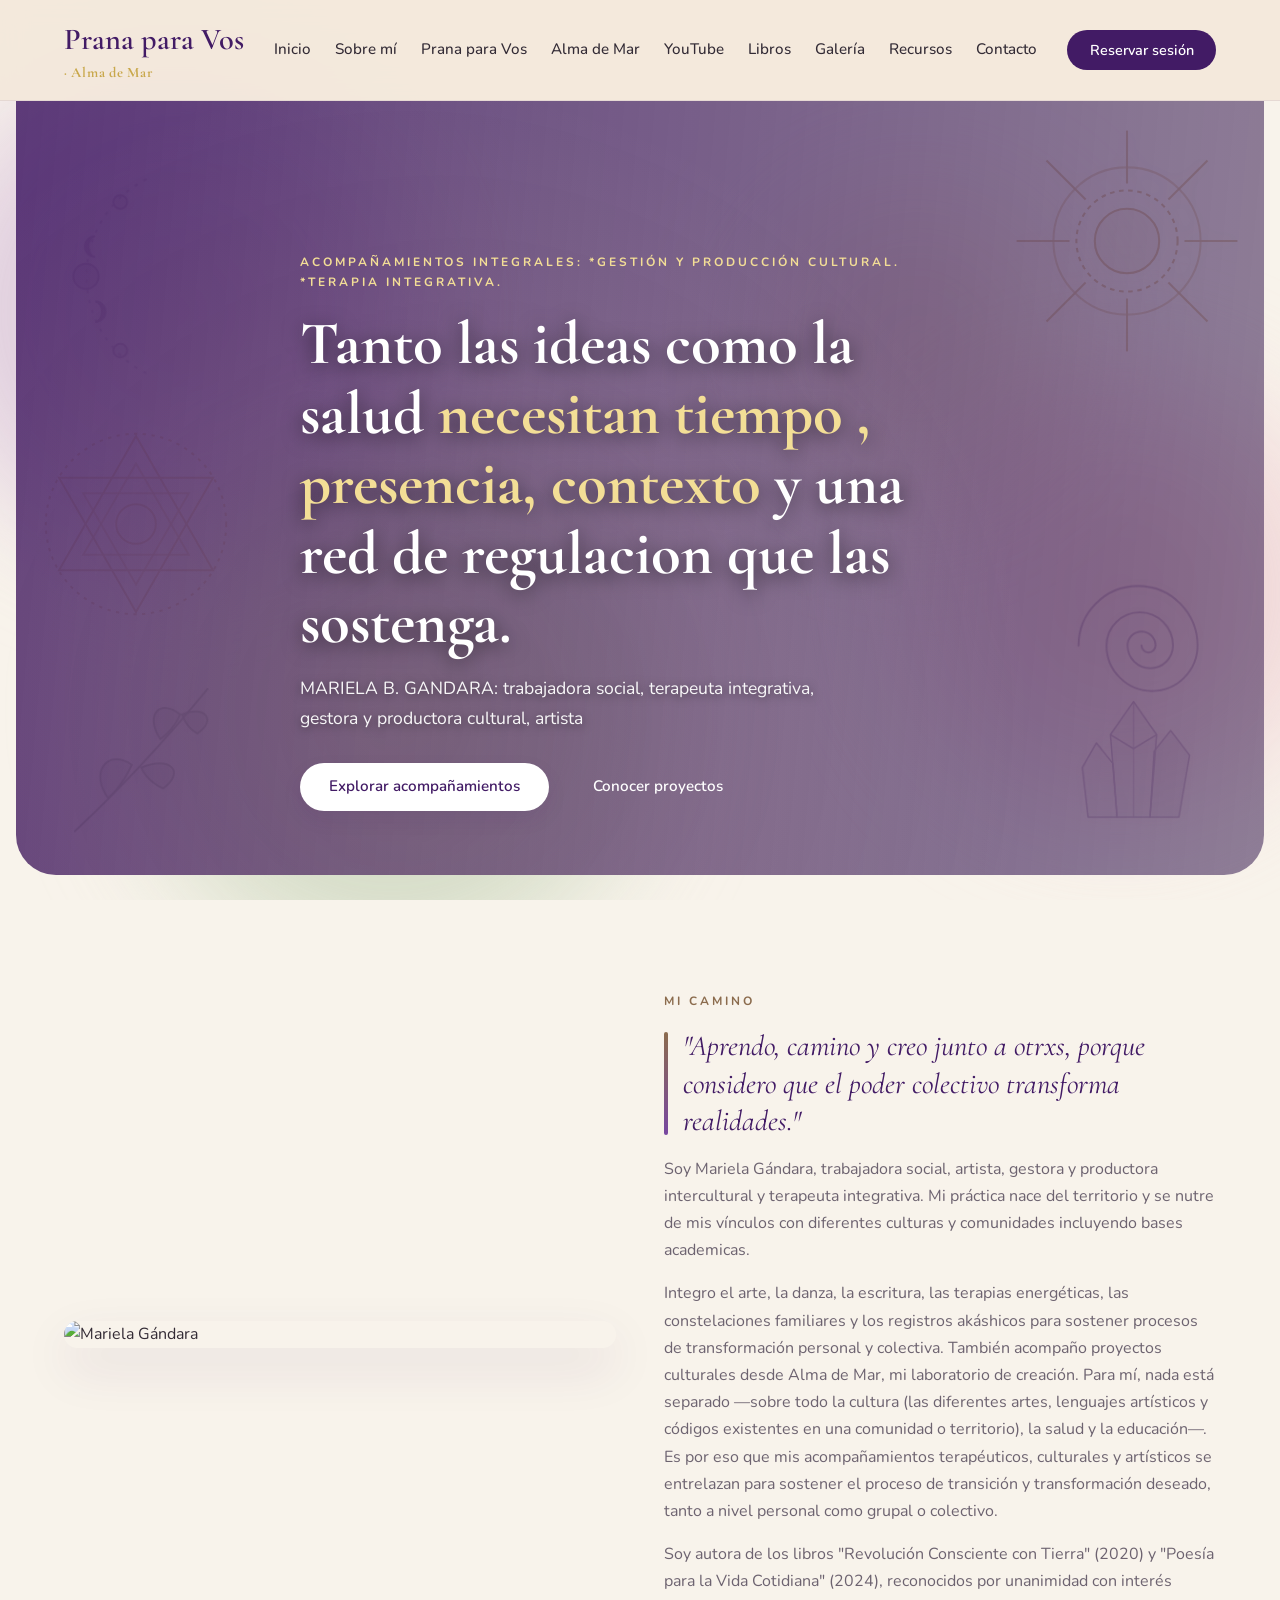
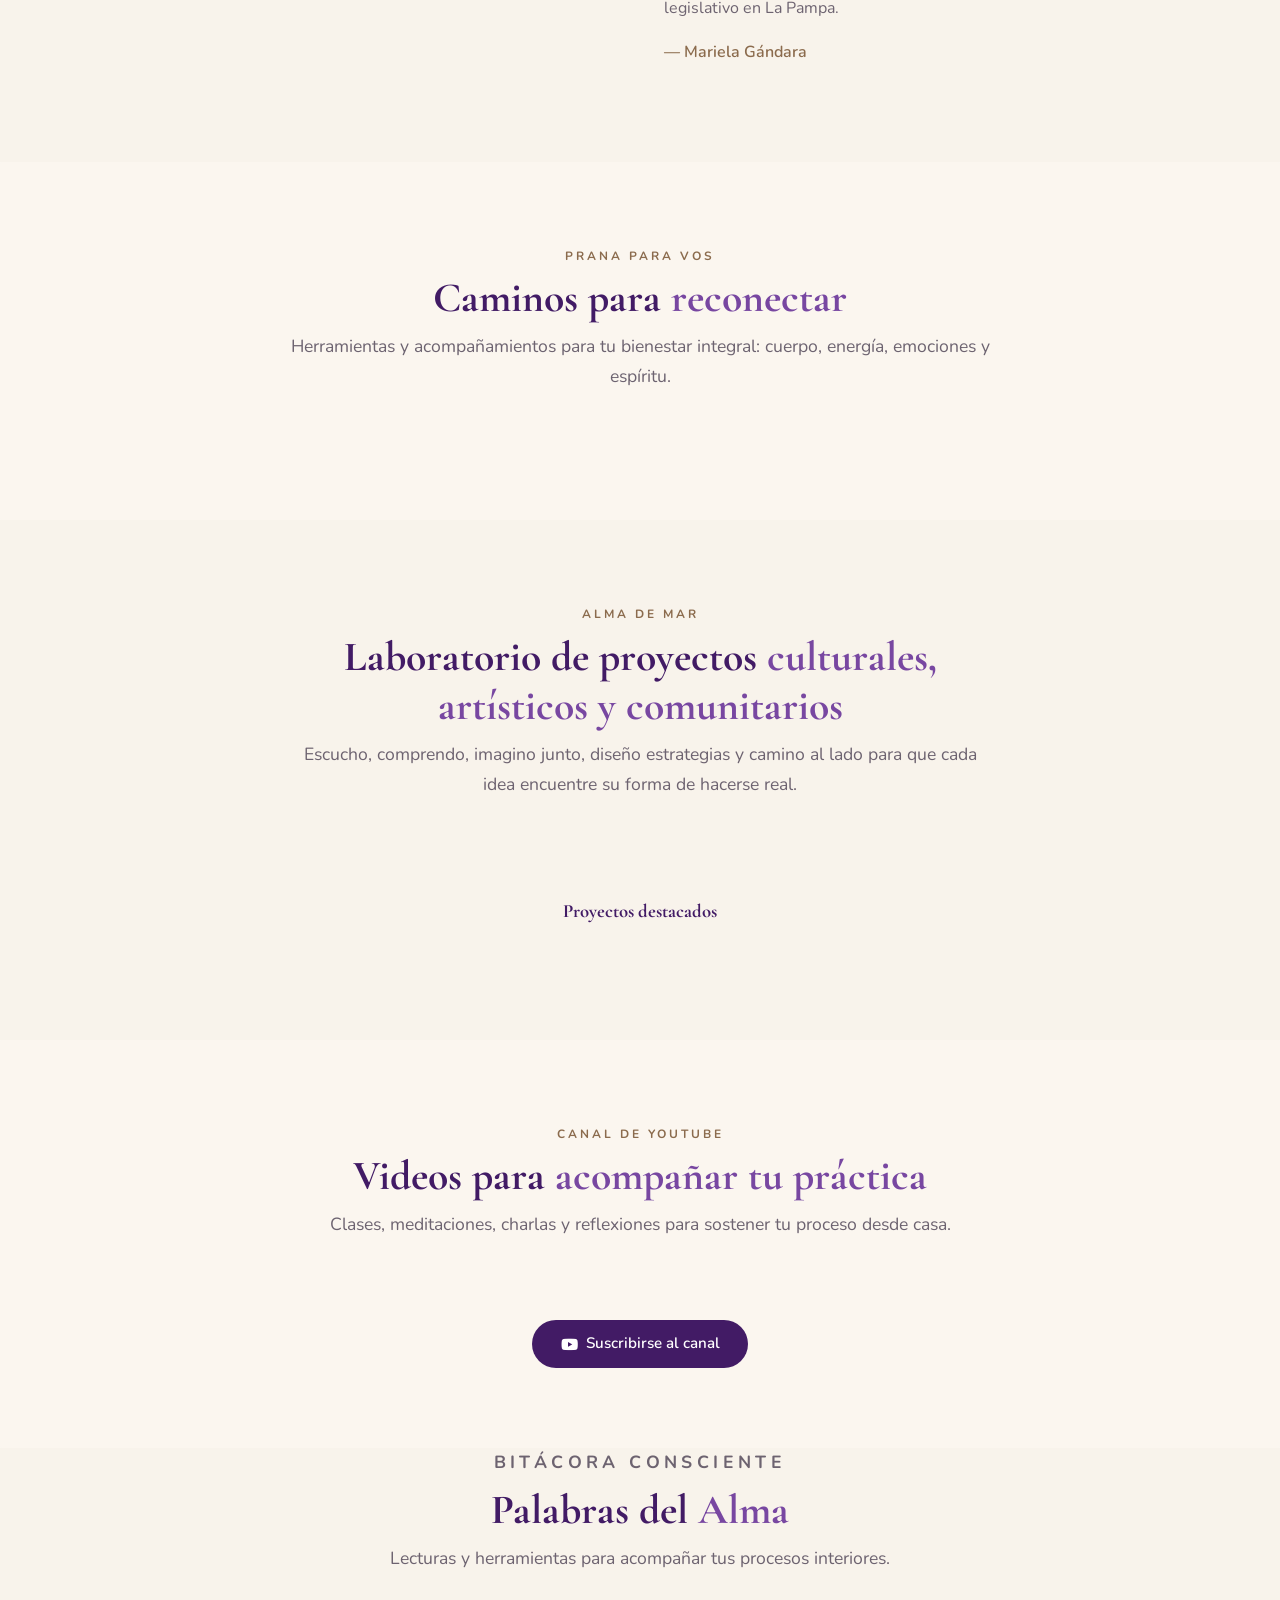
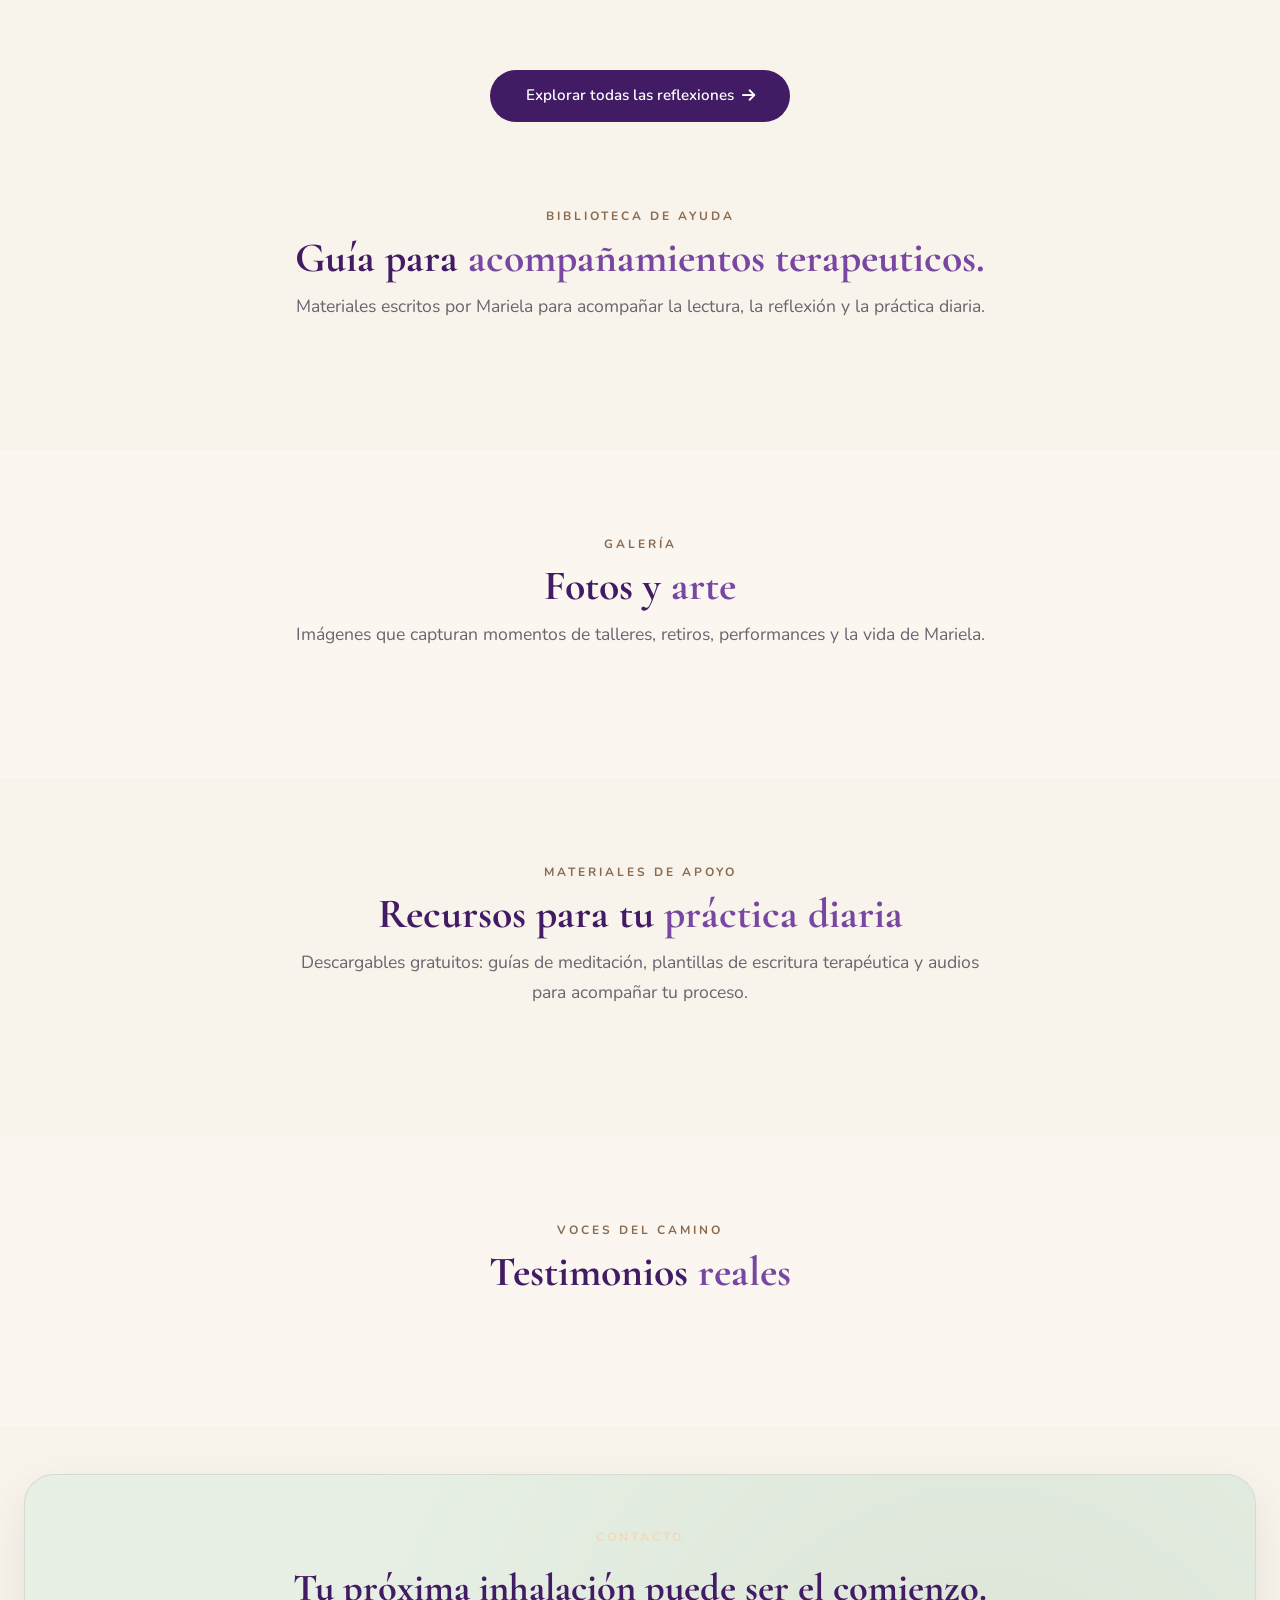
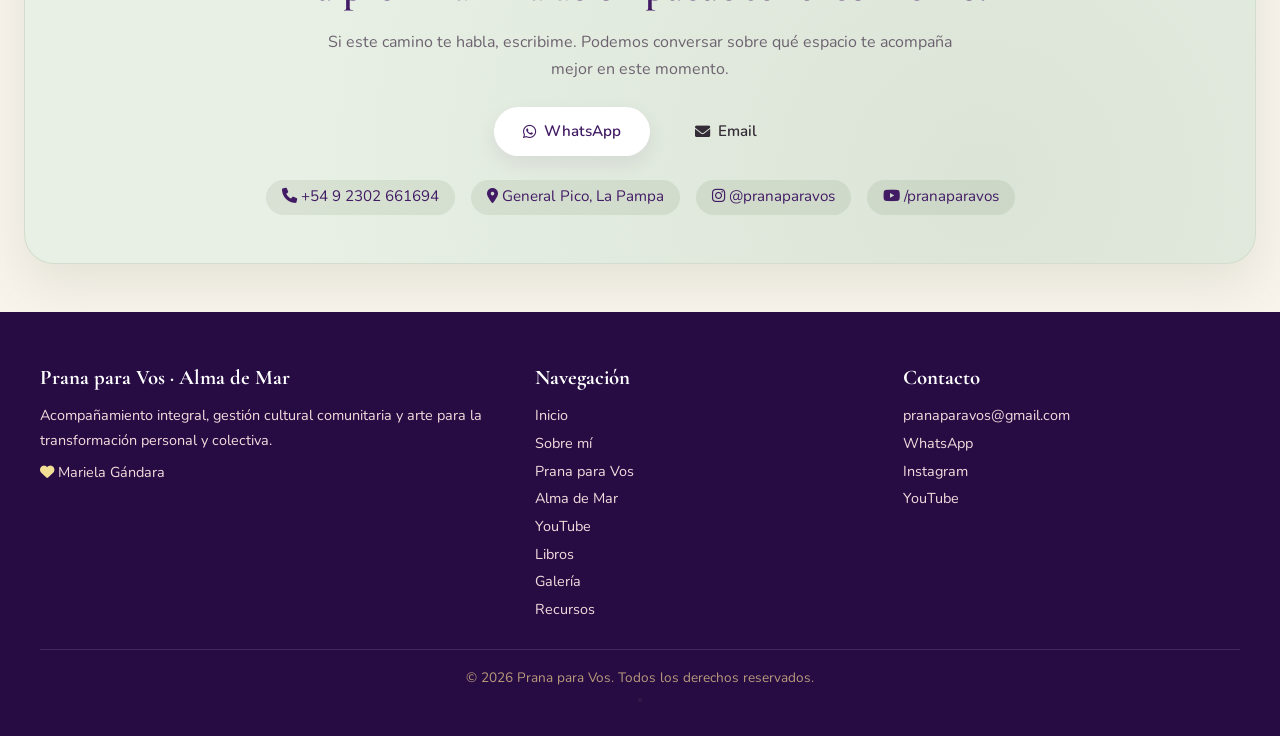
==== index.html @ b1aa1e06 "implementacion de blog" ====
<!DOCTYPE html>
<html lang="es">
<head>
  <meta charset="UTF-8">
  <meta name="viewport" content="width=device-width, initial-scale=1.0">
  <title>Prana para Vos · Alma de Mar — Mariela Gándara</title>
  <link rel="preconnect" href="https://fonts.googleapis.com">
  <link rel="preconnect" href="https://fonts.gstatic.com" crossorigin>
  <link href="https://fonts.googleapis.com/css2?family=Cormorant+Garamond:ital,wght@0,400;0,600;1,400&family=Nunito:wght@300;400;600;700&display=swap" rel="stylesheet">
  <link rel="stylesheet" href="https://cdnjs.cloudflare.com/ajax/libs/font-awesome/6.0.0-beta3/css/all.min.css">
  <link rel="stylesheet" href="css/styles.css">
</head>
<body>

  <!-- ===== HEADER ===== -->
  <header class="topbar">
    <nav class="nav-shell">
      <a href="#inicio" class="brand">
        Prana para Vos
        <small>· Alma de Mar</small>
      </a>
      <input type="checkbox" id="menu-toggle" class="menu-toggle" aria-label="Abrir menú">
      <label for="menu-toggle" class="menu-toggle-label" aria-label="Abrir menú">
        <span></span><span></span><span></span>
      </label>
      <div class="nav-links">
        <a href="#inicio">Inicio</a>
        <a href="#sobre-mi">Sobre mí</a>
        <a href="#prana">Prana para Vos</a>
        <a href="#alma-de-mar">Alma de Mar</a>
        <a href="#youtube">YouTube</a>
        <a href="#libros">Libros</a>
        <a href="#galeria">Galería</a>
        <a href="#recursos">Recursos</a>
        <a href="#contacto">Contacto</a>
      </div>
      <a href="#contacto" class="nav-cta">Reservar sesión</a>
    </nav>
  </header>

  <main>
    <!-- ===== HERO ===== -->
    <section class="hero" id="inicio">
      <div class="container">
        <div class="hero-content">
          <span class="eyebrow" data-cms="hero-eyebrow">Acompañamientos integrales: *Gestión y producción cultural. *Terapia integrativa. </span>
          <h1 data-cms="hero-titulo">Tanto las ideas como la salud <span>necesitan tiempo , presencia, contexto </span> y una red de regulacion que las sostenga.</h1>
          <p data-cms="hero-descripcion"> MARIELA B. GANDARA: trabajadora social, terapeuta integrativa, gestora y productora cultural, artista</p>
          <div class="hero-actions" data-cms="hero-actions">
            <a href="#prana" class="btn btn-claro">Explorar acompañamientos</a>
            <a href="#alma-de-mar" class="btn btn-borde-claro">Conocer proyectos</a>
          </div>
        </div>
      </div>
    </section>

    <!-- ===== SOBRE MÍ ===== -->
    <section class="seccion" id="sobre-mi">
      <div class="container">
        <div class="sobre-grid">
          <div class="sobre-imagen">
            <img data-cms="sobre-imagen" src="https://images.unsplash.com/photo-1544367567-0f2fcb009e0b?auto=format&fit=crop&w=800&q=80" alt="Mariela Gándara">
          </div>
          <div class="sobre-texto">
            <span class="eyebrow" data-cms="sobre-eyebrow">Mi camino</span>
            <blockquote data-cms="sobre-cita">"Aprendo, camino y creo junto a otrxs, porque considero que el poder colectivo transforma realidades."</blockquote>
            <p data-cms="sobre-p1">Soy Mariela Gándara, trabajadora social, artista, gestora y productora intercultural y terapeuta integrativa. Mi práctica nace del territorio y se nutre de mis vínculos con diferentes culturas y comunidades incluyendo bases academicas.</p>
            <p data-cms="sobre-p2">Integro el arte, la danza, la escritura, las terapias energéticas, las constelaciones familiares y los registros akáshicos para sostener procesos de transformación personal y colectiva. 
              También acompaño proyectos culturales desde Alma de Mar, mi laboratorio de creación. Para mí, nada está separado —sobre todo la cultura (las diferentes artes, lenguajes artísticos y códigos existentes en una comunidad o territorio), la salud y la educación—. Es por eso que mis acompañamientos terapéuticos, culturales y artísticos se entrelazan para sostener 
              el proceso de transición y transformación deseado, tanto a nivel personal como grupal o colectivo.</p>
            <p data-cms="sobre-p3">Soy autora de los libros "Revolución Consciente con Tierra" (2020) y "Poesía para la Vida Cotidiana" (2024), reconocidos por unanimidad con interés legislativo en La Pampa.</p>
            <p class="firma" data-cms="sobre-firma">— Mariela Gándara</p> 
          </div>
        </div>
      </div>
    </section>

    <!-- ===== PRANA PARA VOS ===== -->
    <section class="seccion seccion-par" id="prana">
      <div class="container">
        <div class="section-heading">
          <span class="eyebrow">Prana para Vos</span>
          <h2>Caminos para <span>reconectar</span></h2>
          <p>Herramientas y acompañamientos para tu bienestar integral: cuerpo, energía, emociones y espíritu.</p>
        </div>
        <div class="grid-terapias" id="servicios-container">
          <!-- Cargado desde Firestore -->
        </div>
      </div>
    </section>

    <!-- ===== ALMA DE MAR ===== -->
    <section class="seccion" id="alma-de-mar">
      <div class="container">
        <div class="section-heading">
          <span class="eyebrow">Alma de Mar</span>
          <h2>Laboratorio de proyectos <span>culturales, artísticos y comunitarios</span></h2>
          <p>Escucho, comprendo, imagino junto, diseño estrategias y camino al lado para que cada idea encuentre su forma de hacerse real.</p>
        </div>
        <div class="alma-grid" id="alma-container">
          <!-- Cargado desde Firestore -->
        </div>
        <h3 style="text-align:center; margin-top:3rem; font-family:var(--fuente-titulo); color:var(--color-primario);">Proyectos destacados</h3>
        <div class="proyectos-destacados" id="proyectos-container">
          <!-- Cargado desde Firestore -->
        </div>
      </div>
    </section>

    <!-- ===== YOUTUBE ===== -->
    <section class="seccion seccion-par" id="youtube">
      <div class="container">
        <div class="section-heading">
          <span class="eyebrow">Canal de YouTube</span>
          <h2>Videos para <span>acompañar tu práctica</span></h2>
          <p>Clases, meditaciones, charlas y reflexiones para sostener tu proceso desde casa.</p>
        </div>
        <div class="youtube-grid" id="videos-container">
          <!-- Cargado desde Firestore -->
        </div>
        <div style="text-align:center; margin-top:2rem;">
          <a href="https://www.youtube.com/@pranaparavos" target="_blank" class="btn btn-primario">
            <i class="fab fa-youtube"></i> Suscribirse al canal
          </a>
        </div>
      </div>
    </section>


  <!-- SECCIÓN BLOG COMPACTA -->
   
<section class="section seccion-blog" id="blog">
  <div class="section-heading">
    <p class="eyebrow">Bitácora Consciente</p>
    <h2>Palabras del <span>Alma</span></h2>
    <p>Lecturas y herramientas para acompañar tus procesos interiores.</p>
  </div>
  
  <!-- Solo se renderizan los 3 posts más recientes -->
  <div class="blog-grid" id="blog-resumen-container"></div>

  <div style="text-align: center; margin-top: 3rem;">
    <a href="blog.html" class="btn btn-primario" style="padding: 0.8rem 2.2rem;">
      Explorar todas las reflexiones <i class="fas fa-arrow-right"></i>
    </a>
  </div>
</section>

    <!-- ===== LIBROS ===== -->
    <section class="seccion" id="libros">
      <div class="container">
        <div class="section-heading">
          <span class="eyebrow">Biblioteca de ayuda</span>
          <h2>Guía para <span> acompañamientos terapeuticos.</span></h2>
          <p>Materiales escritos por Mariela para acompañar la lectura, la reflexión y la práctica diaria.</p>
        </div>
        <div class="libros-grid" id="libros-container">
          <!-- Cargado desde Firestore -->
        </div>
      </div>
    </section>

    <!-- ===== GALERÍA ===== -->
    <section class="seccion seccion-par" id="galeria">
      <div class="container">
        <div class="section-heading">
          <span class="eyebrow">Galería</span>
          <h2>Fotos y <span>arte</span></h2>
          <p>Imágenes que capturan momentos de talleres, retiros, performances y la vida de Mariela.</p>
        </div>
        <div class="galeria-grid" id="galeria-container">
          <!-- Cargado desde Firestore -->
        </div>
      </div>
    </section>

    <!-- ===== RECURSOS (reemplaza Retiros) ===== -->
    <section class="seccion" id="recursos">
      <div class="container">
        <div class="section-heading">
          <span class="eyebrow">Materiales de apoyo</span>
          <h2>Recursos para tu <span>práctica diaria</span></h2>
          <p>Descargables gratuitos: guías de meditación, plantillas de escritura terapéutica y audios para acompañar tu proceso.</p>
        </div>
        <div class="retiro-grid" id="recursos-container">
          <!-- Cargado desde Firestore -->
        </div>
      </div>
    </section>

    <!-- ===== TESTIMONIOS ===== -->
    <section class="seccion seccion-par" id="testimonios">
      <div class="container">
        <div class="section-heading">
          <span class="eyebrow">Voces del camino</span>
          <h2>Testimonios <span>reales</span></h2>
        </div>
        <div class="testi-grid" id="testimonios-container">
          <!-- Cargado desde Firestore -->
        </div>
      </div>
    </section>

    <!-- ===== CONTACTO ===== -->
    <section class="cta-section" id="contacto">
      <div class="container">
        <span class="eyebrow" style="color:#f2d8b6;">Contacto</span>
        <h2 data-cms="contacto-titulo">Tu próxima inhalación puede ser el comienzo.</h2>
        <p data-cms="contacto-descripcion">Si este camino te habla, escribime. Podemos conversar sobre qué espacio te acompaña mejor en este momento.</p>
        <div class="cta-actions" data-cms="contacto-actions">
          <a href="https://wa.me/5492302661694" target="_blank" class="btn btn-claro"><i class="fab fa-whatsapp"></i> WhatsApp</a>
          <a href="mailto:pranaparavos@gmail.com" class="btn btn-borde-claro"><i class="fas fa-envelope"></i> Email</a>
        </div>
        <div class="cta-details" data-cms="contacto-details">
          <span><i class="fas fa-phone"></i> +54 9 2302 661694</span>
          <span><i class="fas fa-map-marker-alt"></i> General Pico, La Pampa</span>
          <span><i class="fab fa-instagram"></i> @pranaparavos</span>
          <span><i class="fab fa-youtube"></i> /pranaparavos</span>
        </div>
      </div>
    </section>
  </main>

  <!-- ===== FOOTER ===== -->
  <footer>
    <div class="footer-grid">
      <div>
        <h3>Prana para Vos · Alma de Mar</h3>
        <p>Acompañamiento integral, gestión cultural comunitaria y arte para la transformación personal y colectiva.</p>
        <p style="margin-top:0.5rem;"><i class="fas fa-heart" style="color:var(--color-ocre);"></i> Mariela Gándara</p>
      </div>
      <div>
        <h4>Navegación</h4>
        <a href="#inicio">Inicio</a>
        <a href="#sobre-mi">Sobre mí</a>
        <a href="#prana">Prana para Vos</a>
        <a href="#alma-de-mar">Alma de Mar</a>
        <a href="#youtube">YouTube</a>
        <a href="#libros">Libros</a>
        <a href="#galeria">Galería</a>
        <a href="#recursos">Recursos</a>
      </div>
      <div>
        <h4>Contacto</h4>
        <a data-cms="footer-email" href="mailto:pranaparavos@gmail.com">pranaparavos@gmail.com</a>
        <a data-cms="footer-whatsapp" href="https://wa.me/5492302661694" target="_blank">WhatsApp</a>
        <a data-cms="footer-instagram" href="https://instagram.com/pranaparavos" target="_blank">Instagram</a>
        <a data-cms="footer-youtube" href="https://youtube.com/@pranaparavos" target="_blank">YouTube</a>
      </div>
    </div>
 <p class="copyright">
  © 2026 Prana para Vos. Todos los derechos reservados.
  <a href="admin.html" class="admin-stealth" tabindex="-1" aria-hidden="true">•</a>
</p>
  </footer>
  
  <!-- ===== SCRIPTS ===== -->
   <script src="js/scripts.js" defer></script>
  <script type="module" src="js/firebase-public.js"></script>
</body>
</html>
---- css/styles.css ----
/* ============================================================
   ROOT & RESET — Paleta oficial de la imagen PRANA
============================================================ */
:root {
  --color-primario: #421B65;       /* Morado principal */
  --color-primario-oscuro: #270C44;/* Morado oscuro (Footer/Hero) */
  --color-acento: #7847A1;         /* Morado suave */
  --color-acento-claro: #D69DC7;   /* Lila rosa */
  --color-rosa: #F8CDC8;           /* Rosa */
  --color-rosa-suave: #F4DCDD;     /* Rosa suave */
  --color-ocre: #F3DE96;           /* Dorado */
  --color-ocre-suave: #E8D49A;     /* Dorado suave */
  --color-tierra: #8B6B4D;         /* Tierra */
  --color-tierra-suave: #B99A7A;   /* Tierra suave */
  --color-verde: #7C8F6E;          /* Verde */
  --color-verde-suave: #A8B59A;    /* Verde suave */

  /* ✅ NUEVO COLOR: Amarillo oscuro para el subtítulo "Alma de Mar" */
  --color-amarillo-oscuro: #C9A84C; 

  /* ✅ FONDOS: Tonos Cobre, Tierra y Violeta + NUEVO Verde Claro */
  --color-fondo: #F3E8DB;          /* Fondo principal (Cobre/Tierra cálido) */
  --color-fondo-rosa: #F9E5E0;     /* Fondo rosa */
  --color-fondo-lila: #EDE3F2;     /* Fondo lila (Violeta suave) */
  --color-fondo-verde: #E8F0E5;    /* ✅ NUEVO: Fondo verde claro para CTA */

  --color-texto: #332B35;          /* Texto principal */
  --color-suave: #6D6370;          /* Texto suave/secundario */
  --color-blanco: #FFFFFF;         /* Blanco */

  /* Fuentes */
  --fuente-titulo: 'Cormorant Garamond', serif;
  --fuente-cuerpo: 'Nunito', sans-serif;

  /* Easing y duraciones */
  --ease-out-soft: cubic-bezier(0.22, 1, 0.36, 1);
  --ease-in-out-soft: cubic-bezier(0.65, 0, 0.35, 1);
  --ease-spring: cubic-bezier(0.34, 1.56, 0.64, 1);
  --dur-fast: 0.25s;
  --dur-base: 0.4s;
  --dur-slow: 0.7s;
}

* { margin: 0; padding: 0; box-sizing: border-box; }

html { scroll-behavior: smooth; }

body {
  background-color: var(--color-fondo);
  color: var(--color-texto);
  font-family: var(--fuente-cuerpo);
  line-height: 1.7;
  overflow-x: hidden;
  -webkit-font-smoothing: antialiased;
  -moz-osx-font-smoothing: grayscale;
}

a { text-decoration: none; color: inherit; }
img { max-width: 100%; display: block; }
.hidden { display: none !important; }

.container {
  max-width: 1200px;
  margin: 0 auto;
  padding: 0 1.5rem;
}

.eyebrow {
  display: inline-block;
  letter-spacing: 0.25em;
  text-transform: uppercase;
  font-size: 0.75rem;
  font-weight: 700;
  color: var(--color-tierra);
  margin-bottom: 0.5rem;
}

.section-heading {
  text-align: center;
  max-width: 700px;
  margin: 0 auto 3rem;
}
.section-heading h2 {
  font-family: var(--fuente-titulo);
  font-size: 2.8rem;
  color: var(--color-primario);
  margin-bottom: 0.5rem;
}
.section-heading h2 span { color: var(--color-acento); }
.section-heading p { color: var(--color-suave); font-size: 1.1rem; }

/* ============================================================
   BOTONES
============================================================ */
.btn {
  position: relative;
  display: inline-flex;
  align-items: center;
  justify-content: center;
  gap: 0.5rem;
  padding: 0.7rem 1.8rem;
  border-radius: 999px;
  font-weight: 600;
  font-size: 0.95rem;
  border: none;
  cursor: pointer;
  overflow: hidden;
  isolation: isolate;
  transition:
    transform var(--dur-fast) var(--ease-spring),
    background-color var(--dur-base) var(--ease-out-soft),
    color var(--dur-base) var(--ease-out-soft),
    box-shadow var(--dur-base) var(--ease-out-soft),
    border-color var(--dur-base) var(--ease-out-soft);
}
.btn::before {
  content: "";
  position: absolute;
  inset: 0;
  background: linear-gradient(120deg, transparent 30%, rgba(255,255,255,0.25) 50%, transparent 70%);
  transform: translateX(-100%);
  transition: transform 0.6s var(--ease-out-soft);
  z-index: -1;
}
.btn:hover::before { transform: translateX(100%); }
.btn:active { transform: translateY(-1px) scale(0.98); }

.btn-primario { background: var(--color-primario); color: #fff; }
.btn-primario:hover {
  background: var(--color-acento);
  transform: translateY(-3px);
  box-shadow: 0 12px 24px rgba(120, 71, 161, 0.32);
}
.btn-acento { background: var(--color-acento); color: #fff; }
.btn-acento:hover {
  background: var(--color-primario);
  transform: translateY(-3px);
  box-shadow: 0 12px 24px rgba(66, 27, 101, 0.32);
}
.btn-claro {
  background: var(--color-blanco);
  color: var(--color-primario);
  box-shadow: 0 8px 20px rgba(66, 27, 101, 0.08);
}
.btn-claro:hover {
  transform: translateY(-3px);
  box-shadow: 0 16px 32px rgba(66, 27, 101, 0.14);
}
.btn-borde {
  border: 1.5px solid var(--color-primario);
  color: var(--color-primario);
  background: transparent;
}
.btn-borde:hover {
  background: var(--color-primario);
  color: #fff;
  transform: translateY(-3px);
}
.btn-block { width: 100%; }
.btn-sm { padding: 0.4rem 1rem; font-size: 0.85rem; }

/* ============================================================
   HEADER
============================================================ */
.topbar {
  position: sticky;
  top: 0;
  z-index: 1000;
  background: rgba(243, 232, 219, 0.9);
  backdrop-filter: blur(14px);
  -webkit-backdrop-filter: blur(14px);
  border-bottom: 1px solid rgba(66, 27, 101, 0.08);
  transition:
    background-color var(--dur-base) var(--ease-out-soft),
    box-shadow var(--dur-base) var(--ease-out-soft),
    border-color var(--dur-base) var(--ease-out-soft);
}
.topbar.scrolled {
  background: rgba(243, 232, 219, 0.98);
  box-shadow: 0 6px 24px rgba(66, 27, 101, 0.08);
  border-color: transparent;
}
.nav-shell {
  display: flex;
  align-items: center;
  justify-content: space-between;
  padding: 0.9rem 1.5rem;
  max-width: 1200px;
  margin: 0 auto;
  gap: 1rem;
}
.brand {
  font-family: var(--fuente-titulo);
  font-size: 1.9rem;
  font-weight: 600;
  color: var(--color-primario);
  white-space: nowrap;
  transition: transform var(--dur-fast) var(--ease-spring), color var(--dur-base) var(--ease-out-soft);
}
.brand:hover { color: var(--color-acento); transform: scale(1.02); }
.brand small {
  font-size: 0.9rem;
  /* ✅ CAMBIO: Color amarillo oscuro/dorado para "Alma de Mar" */
  color: var(--color-amarillo-oscuro);
  font-weight: 700; /* Un poco más de peso para que resalte */
  display: block;
  margin-top: -0.3rem;
  letter-spacing: 0.05em;
}
.nav-links { display: flex; align-items: center; gap: 1.5rem; list-style: none; }
.nav-links a {
  font-size: 0.95rem;
  font-weight: 500;
  color: var(--color-texto);
  position: relative;
  padding: 0.2rem 0;
  transition: color var(--dur-base) var(--ease-out-soft);
}
.nav-links a::after {
  content: '';
  position: absolute;
  width: 0;
  height: 2px;
  bottom: -2px;
  left: 0;
  background: var(--color-tierra);
  border-radius: 2px;
  transition: width var(--dur-base) var(--ease-out-soft);
}
.nav-links a:hover { color: var(--color-primario); }
.nav-links a:hover::after { width: 100%; }

.menu-toggle { display: none; }
.menu-toggle-label {
  display: none;
  flex-direction: column;
  gap: 0.25rem;
  cursor: pointer;
  padding: 0.4rem;
  transition: transform var(--dur-fast) var(--ease-spring);
}
.menu-toggle-label:active { transform: scale(0.9); }
.menu-toggle-label span {
  width: 26px;
  height: 2.5px;
  background: var(--color-primario);
  border-radius: 999px;
  transition: transform var(--dur-base) var(--ease-out-soft),
              opacity var(--dur-base) var(--ease-out-soft),
              background var(--dur-base) var(--ease-out-soft);
}

.nav-cta {
  background: var(--color-primario);
  color: #fff;
  padding: 0.5rem 1.4rem;
  border-radius: 999px;
  font-weight: 600;
  font-size: 0.9rem;
  transition:
    background-color var(--dur-base) var(--ease-out-soft),
    transform var(--dur-fast) var(--ease-spring),
    box-shadow var(--dur-base) var(--ease-out-soft);
}
.nav-cta:hover {
  background: var(--color-acento);
  transform: translateY(-2px);
  box-shadow: 0 8px 18px rgba(120, 71, 161, 0.3);
}

/* ============================================================
   HERO 
============================================================ */
.hero {
  position: relative;
  min-height: 86vh;
  display: flex;
  align-items: flex-end;
  padding: 4rem 1.5rem 3rem;
  background:
    linear-gradient(95deg, rgba(66, 27, 101, 0.85) 0%, rgba(39, 12, 68, 0.5) 100%),
    url('https://images.unsplash.com/photo-1506126613408-eca07ce68773?auto=format&fit=crop&w=1500&q=80') center/cover;
  background-attachment: fixed;
  border-radius: 0 0 40px 40px;
  margin: 0 1rem 2rem;
  overflow: hidden;
  isolation: isolate;
}
.hero::after {
  content: "";
  position: absolute;
  inset: 0;
  background: radial-gradient(circle at 30% 80%, rgba(243, 222, 150, 0.15), transparent 60%);
  pointer-events: none;
  animation: heroGlow 8s ease-in-out infinite alternate;
}
@keyframes heroGlow {
  from { opacity: 0.5; transform: scale(1); }
  to   { opacity: 1; transform: scale(1.05); }
}
.hero-content {
  position: relative;
  z-index: 1;
  max-width: 680px;
  color: #fff;
  padding-bottom: 1rem;
}
.hero-content > * {
  opacity: 0;
  animation: heroEnter 0.9s var(--ease-out-soft) forwards;
}
.hero-content .eyebrow     { animation-delay: 0.10s; }
.hero-content h1           { animation-delay: 0.25s; }
.hero-content p            { animation-delay: 0.45s; }
.hero-content .hero-actions{ animation-delay: 0.65s; }

@keyframes heroEnter {
  from { opacity: 0; transform: translateY(24px); filter: blur(6px); }
  to   { opacity: 1; transform: translateY(0);    filter: blur(0); }
}

.hero-content .eyebrow { color: var(--color-ocre); }
.hero-content h1 {
  font-family: var(--fuente-titulo);
  font-size: clamp(2.8rem, 6vw, 4.6rem);
  line-height: 1.05;
  margin: 0.5rem 0 1rem;
  text-shadow: 0 4px 20px rgba(0, 0, 0, 0.6);
}
.hero-content h1 span { color: var(--color-ocre); }
.hero-content p {
  font-size: 1.1rem;
  max-width: 540px;
  margin-bottom: 1.8rem;
  color: rgba(255,255,255,0.95);
  text-shadow: 0 2px 10px rgba(0, 0, 0, 0.5);
}
.hero-actions { display: flex; gap: 1rem; flex-wrap: wrap; }

/* ============================================================
   SECCIONES
============================================================ */
.seccion { padding: 5rem 0; }
.seccion-par { background: var(--color-fondo-lila); }

/* ============================================================
   SOBRE MÍ 
============================================================ */
.sobre-grid {
  display: grid;
  grid-template-columns: 1fr 1fr;
  gap: 3rem;
  align-items: center;
}
.sobre-imagen {
  position: relative;
  overflow: hidden;
  border-radius: 24px;
  box-shadow: 0 20px 50px rgba(66, 27, 101, 0.1);
  transition: transform var(--dur-slow) var(--ease-out-soft),
              box-shadow var(--dur-slow) var(--ease-out-soft);
}
.sobre-imagen:hover {
  transform: translateY(-6px) rotate(-0.5deg);
  box-shadow: 0 30px 70px rgba(66, 27, 101, 0.15);
}
.sobre-grid img {
  width: 100%;
  transition: transform 1.2s var(--ease-out-soft);
}
.sobre-imagen:hover img { transform: scale(1.04); }
.sobre-texto blockquote {
  font-family: var(--fuente-titulo);
  font-size: 1.8rem;
  line-height: 1.3;
  color: var(--color-primario);
  margin: 0.5rem 0 1rem;
  font-style: italic;
  position: relative;
  padding-left: 1.2rem;
}
.sobre-texto blockquote::before {
  content: "";
  position: absolute;
  left: 0; top: 0.3rem; bottom: 0.3rem;
  width: 4px;
  border-radius: 4px;
  background: linear-gradient(to bottom, var(--color-tierra), var(--color-acento));
}
.sobre-texto p { margin-bottom: 1rem; color: var(--color-suave); }
.sobre-texto .firma { font-weight: 600; color: var(--color-tierra); margin-top: 1rem; }

/* ============================================================
   TARJETAS DE TERAPIAS
============================================================ */
.grid-terapias {
  display: grid;
  grid-template-columns: repeat(auto-fit, minmax(280px, 1fr));
  gap: 2rem;
}
.card-terapia {
  position: relative;
  background: var(--color-blanco);
  border-radius: 20px;
  overflow: hidden;
  box-shadow: 0 8px 24px rgba(66, 27, 101, 0.05);
  border: 1px solid rgba(120, 71, 161, 0.1);
  display: flex;
  flex-direction: column;
  transition:
    transform var(--dur-base) var(--ease-out-soft),
    box-shadow var(--dur-base) var(--ease-out-soft),
    border-color var(--dur-base) var(--ease-out-soft);
}
.card-terapia:hover {
  transform: translateY(-10px);
  box-shadow: 0 30px 60px rgba(66, 27, 101, 0.12);
  border-color: rgba(120, 71, 161, 0.3);
}
.card-terapia .card-img {
  position: relative;
  height: 220px;
  overflow: hidden;
}
.card-terapia .card-img::after {
  content: "";
  position: absolute;
  inset: 0;
  background: linear-gradient(to top, rgba(66, 27, 101, 0.2), transparent 60%);
  opacity: 0;
  transition: opacity var(--dur-base) var(--ease-out-soft);
}
.card-terapia:hover .card-img::after { opacity: 1; }
.card-terapia .card-img img {
  width: 100%;
  height: 100%;
  object-fit: cover;
  transition: transform 0.8s var(--ease-out-soft);
}
.card-terapia:hover .card-img img { transform: scale(1.08); }

.card-terapia .card-body { padding: 1.5rem 1.5rem 1rem; flex: 1; }
.card-terapia .card-body h3 {
  font-family: var(--fuente-titulo);
  font-size: 1.5rem;
  color: var(--color-primario);
  margin-bottom: 0.3rem;
  transition: color var(--dur-base) var(--ease-out-soft);
}
.card-terapia:hover .card-body h3 { color: var(--color-acento); }
.card-terapia .card-body p { font-size: 0.95rem; color: var(--color-suave); margin-bottom: 0.8rem; }
.card-terapia .card-body .etiquetas { display: flex; flex-wrap: wrap; gap: 0.4rem; }
.card-terapia .card-body .etiquetas span {
  background: var(--color-fondo-lila);
  border: 1px solid var(--color-acento-claro);
  padding: 0.2rem 0.8rem;
  border-radius: 20px;
  font-size: 0.7rem;
  font-weight: 600;
  color: var(--color-primario);
  text-transform: uppercase;
  letter-spacing: 0.04em;
  transition: background-color var(--dur-base) var(--ease-out-soft),
              transform var(--dur-fast) var(--ease-spring);
}
.card-terapia:hover .card-body .etiquetas span {
  background: var(--color-fondo-verde); /* ✅ Cambiado a verde claro */
  transform: translateY(-1px);
}
.card-terapia .card-footer { padding: 0 1.5rem 1.5rem; }

.btn-descarga {
  display: flex;
  align-items: center;
  justify-content: center;
  gap: 0.5rem;
  width: 100%;
  padding: 0.7rem;
  background: transparent;
  border: 1px solid var(--color-primario);
  border-radius: 10px;
  font-family: var(--fuente-cuerpo);
  font-weight: 600;
  color: var(--color-primario);
  cursor: pointer;
  transition:
    background-color var(--dur-base) var(--ease-out-soft),
    color var(--dur-base) var(--ease-out-soft),
    transform var(--dur-fast) var(--ease-spring),
    box-shadow var(--dur-base) var(--ease-out-soft);
}
.btn-descarga i {
  transition: transform var(--dur-base) var(--ease-spring);
}
.btn-descarga:hover {
  background: var(--color-primario);
  color: #fff;
  box-shadow: 0 10px 20px rgba(66, 27, 101, 0.2);
}
.btn-descarga:hover i { transform: translateX(4px); }

/* ============================================================
   ALMA DE MAR
============================================================ */
.alma-grid {
  display: grid;
  grid-template-columns: repeat(auto-fit, minmax(240px, 1fr));
  gap: 2rem;
  margin-top: 2rem;
}
.alma-item {
  background: var(--color-blanco);
  padding: 2rem 1.5rem;
  border-radius: 20px;
  text-align: center;
  box-shadow: 0 8px 20px rgba(66, 27, 101, 0.04);
  border: 1px solid rgba(120, 71, 161, 0.08);
  transition:
    transform var(--dur-base) var(--ease-out-soft),
    box-shadow var(--dur-base) var(--ease-out-soft),
    border-color var(--dur-base) var(--ease-out-soft);
}
.alma-item:hover {
  transform: translateY(-8px);
  box-shadow: 0 24px 48px rgba(66, 27, 101, 0.1);
  border-color: rgba(120, 71, 161, 0.3);
}
.alma-item i {
  display: inline-block;
  font-size: 2.8rem;
  color: var(--color-tierra);
  margin-bottom: 0.8rem;
  transition: transform var(--dur-slow) var(--ease-spring), color var(--dur-base) var(--ease-out-soft);
}
.alma-item:hover i {
  transform: translateY(-4px) scale(1.12);
  color: var(--color-acento);
}
.alma-item h4 {
  font-family: var(--fuente-titulo);
  font-size: 1.4rem;
  color: var(--color-primario);
  margin-bottom: 0.3rem;
}
.alma-item p { font-size: 0.95rem; color: var(--color-suave); }

/* ============================================================
   PROYECTOS DESTACADOS
============================================================ */
.proyectos-destacados {
  display: grid;
  grid-template-columns: repeat(auto-fit, minmax(220px, 1fr));
  gap: 1.5rem;
  margin-top: 2rem;
}
.proyecto-card {
  position: relative;
  background: var(--color-blanco);
  padding: 1.2rem 1.5rem;
  border-radius: 16px;
  border-left: 5px solid var(--color-tierra);
  box-shadow: 0 4px 12px rgba(66, 27, 101, 0.04);
  transition:
    transform var(--dur-base) var(--ease-out-soft),
    box-shadow var(--dur-base) var(--ease-out-soft),
    border-color var(--dur-base) var(--ease-out-soft);
}
.proyecto-card:hover {
  transform: translateX(6px);
  box-shadow: 0 12px 28px rgba(139, 107, 77, 0.2);
  border-left-color: var(--color-acento);
}
.proyecto-card h4 { font-family: var(--fuente-titulo); color: var(--color-primario); }

/* ============================================================
   YOUTUBE
============================================================ */
.youtube-grid {
  display: grid;
  grid-template-columns: repeat(auto-fit, minmax(280px, 1fr));
  gap: 2rem;
}
.youtube-card {
  background: var(--color-blanco);
  border-radius: 20px;
  overflow: hidden;
  box-shadow: 0 8px 20px rgba(66, 27, 101, 0.06);
  border: 1px solid rgba(120, 71, 161, 0.08);
  transition:
    transform var(--dur-base) var(--ease-out-soft),
    box-shadow var(--dur-base) var(--ease-out-soft);
}
.youtube-card:hover {
  transform: translateY(-8px);
  box-shadow: 0 24px 48px rgba(66, 27, 101, 0.12);
}
.youtube-card .yt-thumb {
  position: relative;
  padding-bottom: 56.25%;
  height: 0;
  overflow: hidden;
  background: #000;
}
.youtube-card .yt-thumb img {
  position: absolute;
  top: 0; left: 0;
  width: 100%; height: 100%;
  object-fit: cover;
  transition: transform 0.8s var(--ease-out-soft), filter var(--dur-base) var(--ease-out-soft);
}
.youtube-card:hover .yt-thumb img { transform: scale(1.06); filter: brightness(0.85); }
.youtube-card .yt-thumb .play-icon {
  position: absolute;
  top: 50%; left: 50%;
  transform: translate(-50%,-50%);
  color: #fff;
  font-size: 3rem;
  opacity: 0.85;
  transition: opacity var(--dur-base) var(--ease-out-soft),
              transform var(--dur-base) var(--ease-spring);
  filter: drop-shadow(0 4px 12px rgba(0,0,0,0.4));
}
.youtube-card:hover .yt-thumb .play-icon {
  opacity: 1;
  transform: translate(-50%,-50%) scale(1.15);
  animation: pulsePlay 1.6s var(--ease-in-out-soft) infinite;
}
@keyframes pulsePlay {
  0%, 100% { filter: drop-shadow(0 4px 12px rgba(0,0,0,0.4)); }
  50%      { filter: drop-shadow(0 6px 20px rgba(120, 71, 161, 0.7)); }
}
.youtube-card .yt-body { padding: 1.2rem 1.5rem 1.5rem; }
.youtube-card .yt-body h4 { font-family: var(--fuente-titulo); color: var(--color-primario); font-size: 1.2rem; }
.youtube-card .yt-body p { font-size: 0.9rem; color: var(--color-suave); }

/* ============================================================
   TARJETAS Y MINIATURAS DE YOUTUBE
============================================================ */
.youtube-grid {
  display: grid;
  grid-template-columns: repeat(auto-fit, minmax(280px, 1fr));
  gap: 2rem;
  margin-top: 2rem;
}

.youtube-card {
  background: var(--color-tarjeta, #ffffff);
  border-radius: 16px;
  overflow: hidden;
  box-shadow: 0 8px 24px rgba(0, 0, 0, 0.06);
  display: flex;
  flex-direction: column;
  transition: transform 0.3s ease, box-shadow 0.3s ease;
}

.youtube-card:hover {
  transform: translateY(-5px);
  box-shadow: 0 14px 30px rgba(0, 0, 0, 0.12);
}

/* Contenedor de miniatura 16:9 con botón de Play interactivo */
.yt-thumb {
  position: relative;
  display: block;
  width: 100%;
  aspect-ratio: 16 / 9;
  background-color: #000;
  overflow: hidden;
  text-decoration: none;
}

.yt-thumb img {
  width: 100%;
  height: 100%;
  object-fit: cover;
  display: block;
  transition: transform 0.4s ease, opacity 0.3s ease;
}

.youtube-card:hover .yt-thumb img {
  transform: scale(1.05);
  opacity: 0.9;
}

/* Ícono de Play flotante centrado */
.play-icon {
  position: absolute;
  top: 50%;
  left: 50%;
  transform: translate(-50%, -50%);
  width: 58px;
  height: 42px;
  background: rgba(255, 0, 0, 0.88);
  border-radius: 12px;
  display: flex;
  align-items: center;
  justify-content: center;
  color: #ffffff;
  font-size: 1.8rem;
  box-shadow: 0 6px 18px rgba(0, 0, 0, 0.35);
  transition: transform 0.25s ease, background 0.25s ease;
  pointer-events: none;
}

.youtube-card:hover .play-icon {
  transform: translate(-50%, -50%) scale(1.15);
  background: #ff0000;
}

/* Textos y botón inferior */
.yt-body {
  padding: 1.2rem;
  display: flex;
  flex-direction: column;
  flex-grow: 1;
}

.yt-body h4 {
  font-family: var(--fuente-titulo, serif);
  font-size: 1.25rem;
  color: var(--color-primario, #3B5249);
  margin-bottom: 0.5rem;
  line-height: 1.3;
}

.yt-body p {
  font-size: 0.88rem;
  color: #666;
  line-height: 1.5;
  margin-bottom: 1.2rem;
  flex-grow: 1;
}

.yt-btn {
  align-self: flex-start;
  padding: 0.45rem 1.2rem;
  font-size: 0.82rem;
}
/* ============================================================
   SECCIÓN LIBROS — DISEÑO EDITORIAL Y RESPONSIVO
============================================================ */
.libros-grid {
  display: grid;
  grid-template-columns: repeat(auto-fit, minmax(280px, 340px));
  gap: 2.5rem 2rem;
  justify-content: center;
  align-items: stretch;
  margin-top: 2.5rem;
}

/* Tarjeta individual sin fondo blanco pesado */
.libro-card {
  background: transparent;
  border: none;
  box-shadow: none;
  display: flex;
  flex-direction: column;
  align-items: center;
  text-align: center;
  padding: 1.5rem 1rem;
  border-radius: 18px;
  transition: transform 0.35s cubic-bezier(0.22, 1, 0.36, 1);
}

.libro-card:hover {
  transform: translateY(-6px);
}

/* Contenedor de la portada con aspecto editorial */
.libro-portada {
  width: 100%;
  max-width: 210px;
  aspect-ratio: 3 / 4.2;
  margin: 0 auto 1.5rem;
  border-radius: 12px;
  overflow: hidden;
  box-shadow: 
    0 12px 28px rgba(74, 37, 90, 0.12),
    0 4px 10px rgba(0, 0, 0, 0.05);
  transition: transform 0.4s ease, box-shadow 0.4s ease;
  background: #fdfbf7;
}

.libro-card:hover .libro-portada {
  transform: scale(1.03) rotate(-0.5deg);
  box-shadow: 
    0 20px 38px rgba(74, 37, 90, 0.2),
    0 6px 14px rgba(0, 0, 0, 0.08);
}

.libro-portada img {
  width: 100%;
  height: 100%;
  object-fit: cover;
  display: block;
}

/* Cuerpo del libro: flexbox  */
.libro-body {
  display: flex;
  flex-direction: column;
  flex-grow: 1;
  width: 100%;
  max-width: 290px;
}

.libro-body h4 {
  font-family: var(--fuente-titulo, 'Cormorant Garamond', serif);
  font-size: 1.45rem;
  color: var(--color-primario, #3B5249);
  margin-bottom: 0.6rem;
  line-height: 1.25;
}

.libro-body p {
  font-size: 0.92rem;
  color: #555;
  line-height: 1.6;
  margin-bottom: 1.2rem;
  flex-grow: 1; /* Empuja el botón siempre al fondo */
}

/* Botón de descarga parejo */
.libro-body .btn-primario,
.libro-body a.btn {
  align-self: center;
  margin-top: auto;
  display: inline-flex;
  align-items: center;
  justify-content: center;
  gap: 0.5rem;
  padding: 0.65rem 1.6rem;
  border-radius: 999px;
  background: var(--color-morado-profundo, #4A255A);
  color: #ffffff;
  font-size: 0.88rem;
  font-weight: 600;
  text-decoration: none;
  box-shadow: 0 4px 14px rgba(74, 37, 90, 0.25);
  transition: all 0.3s cubic-bezier(0.22, 1, 0.36, 1);
}

.libro-body .btn-primario:hover,
.libro-body a.btn:hover {
  background: var(--color-acento, #2C88A8);
  transform: translateY(-2px);
  box-shadow: 0 8px 20px rgba(44, 136, 168, 0.35);
}

@media (max-width: 640px) {
  .libros-grid {
    grid-template-columns: 1fr;
    gap: 2rem;
  }
  .libro-portada {
    max-width: 190px;
  }
}
/* Cuadrícula responsiva de la galería */
.galeria-grid {
  display: grid;
  grid-template-columns: repeat(auto-fill, minmax(240px, 1fr));
  gap: 1.2rem;
  width: 100%;
}

.galeria-item {
  position: relative;
  border-radius: 14px;
  overflow: hidden;
  aspect-ratio: 1 / 1;
  box-shadow: 0 6px 18px rgba(0, 0, 0, 0.06);
  background: #f3ece2;
  transition: transform 0.35s ease, box-shadow 0.35s ease;
}

.galeria-item:hover {
  transform: translateY(-4px) scale(1.02);
  box-shadow: 0 12px 28px rgba(74, 37, 90, 0.15);
}

.galeria-item img {
  width: 100%;
  height: 100%;
  object-fit: cover;
  display: block;
  transition: transform 0.4s ease;
}

.galeria-item:hover img {
  transform: scale(1.05);
}

/* ============================================================
   RECURSOS (ex retiros)
============================================================ */
.retiro-grid {
  display: grid;
  grid-template-columns: repeat(auto-fit, minmax(240px, 1fr));
  gap: 2rem;
}
.retiro-card {
  background: var(--color-blanco);
  padding: 2rem 1.5rem;
  border-radius: 20px;
  text-align: center;
  box-shadow: 0 8px 20px rgba(66, 27, 101, 0.04);
  border: 1px solid rgba(120, 71, 161, 0.08);
  transition:
    transform var(--dur-base) var(--ease-out-soft),
    box-shadow var(--dur-base) var(--ease-out-soft),
    border-color var(--dur-base) var(--ease-out-soft);
}
.retiro-card:hover {
  transform: translateY(-8px);
  box-shadow: 0 24px 48px rgba(66, 27, 101, 0.1);
  border-color: rgba(139, 107, 77, 0.4);
}
.retiro-card h4 { font-family: var(--fuente-titulo); color: var(--color-primario); }
.retiro-card i {
  display: inline-block;
  font-size: 2.4rem;
  color: var(--color-verde-suave);
  margin-bottom: 0.6rem;
  transition: transform var(--dur-slow) var(--ease-spring), color var(--dur-base) var(--ease-out-soft);
}
.retiro-card:hover i {
  transform: translateY(-4px) scale(1.1);
  color: var(--color-tierra);
}

/* ============================================================
   TESTIMONIOS
============================================================ */
.testi-grid {
  display: grid;
  grid-template-columns: repeat(auto-fit, minmax(240px, 1fr));
  gap: 2rem;
}
.testi-card {
  position: relative;
  background: var(--color-blanco);
  padding: 1.8rem;
  border-radius: 20px;
  box-shadow: 0 8px 20px rgba(66, 27, 101, 0.04);
  border: 1px solid rgba(120, 71, 161, 0.08);
  overflow: hidden;
  transition:
    transform var(--dur-base) var(--ease-out-soft),
    box-shadow var(--dur-base) var(--ease-out-soft);
}
.testi-card::before {
  content: "";
  position: absolute;
  top: 0; left: 0;
  width: 0;
  height: 3px;
  background: linear-gradient(to right, var(--color-tierra), var(--color-acento));
  transition: width var(--dur-slow) var(--ease-out-soft);
}
.testi-card:hover {
  transform: translateY(-6px);
  box-shadow: 0 20px 44px rgba(66, 27, 101, 0.1);
}
.testi-card:hover::before { width: 100%; }
.testi-card p { font-style: italic; color: var(--color-texto); }
.testi-card span {
  display: block;
  margin-top: 0.8rem;
  font-weight: 600;
  color: var(--color-tierra);
  transition: color var(--dur-base) var(--ease-out-soft);
}
.testi-card:hover span { color: var(--color-primario); }

/* ============================================================
   CTA CONTACTO —  FONDO VERDE CLARO
============================================================ */
.cta-section {
  position: relative;
  /* ✅ CAMBIO: Fondo verde claro en lugar de rosa */
  background: var(--color-fondo-verde);
  border-radius: 30px;
  padding: 3rem 2rem;
  text-align: center;
  color: var(--color-texto);
  box-shadow: 0 20px 45px rgba(124, 143, 110, 0.15);
  margin: 3rem 1.5rem;
  overflow: hidden;
  isolation: isolate;
  border: 1px solid rgba(124, 143, 110, 0.2);
}
.cta-section::before {
  content: "";
  position: absolute;
  inset: -20%;
  background: radial-gradient(circle at 70% 70%, rgba(124, 143, 110, 0.12), transparent 55%);
  animation: ctaGlow 12s ease-in-out infinite alternate;
  z-index: -1;
  pointer-events: none;
}
@keyframes ctaGlow {
  from { transform: translate(0, 0) scale(1); opacity: 0.6; }
  to   { transform: translate(8%, 6%) scale(1.1); opacity: 1; }
}
.cta-section h2 {
  font-family: var(--fuente-titulo);
  font-size: 2.4rem;
  color: var(--color-primario);
  margin-bottom: 0.5rem;
}
.cta-section p {
  max-width: 650px;
  margin: 0 auto 1.5rem;
  color: var(--color-suave);
}
.cta-actions {
  display: flex;
  justify-content: center;
  gap: 1rem;
  flex-wrap: wrap;
}
.cta-details {
  display: flex;
  justify-content: center;
  flex-wrap: wrap;
  gap: 1rem;
  margin-top: 1.5rem;
  font-size: 0.95rem;
}
.cta-details span {
  background: rgba(124, 143, 110, 0.15);
  padding: 0.3rem 1rem;
  border-radius: 999px;
  color: var(--color-primario);
  transition: background-color var(--dur-base) var(--ease-out-soft),
              transform var(--dur-fast) var(--ease-spring);
}
.cta-details span:hover {
  background: rgba(124, 143, 110, 0.25);
  transform: translateY(-2px);
}

/* ============================================================
   MODAL Y TOAST
============================================================ */
.modal-overlay {
  position: fixed; inset: 0;
  background: rgba(39, 12, 68, 0.55);
  backdrop-filter: blur(4px);
  display: flex;
  align-items: center;
  justify-content: center;
  padding: 1.5rem;
  z-index: 2000;
  animation: fadeIn 0.2s ease;
}
.modal {
  background: var(--color-blanco);
  border-radius: 20px;
  padding: 2rem;
  width: 100%;
  max-width: 560px;
  max-height: 90vh;
  overflow-y: auto;
  box-shadow: 0 25px 60px rgba(66, 27, 101, 0.3);
  animation: slideUp 0.3s ease;
}
.modal h3 {
  font-family: var(--fuente-titulo);
  font-size: 1.6rem;
  color: var(--color-primario);
  margin-bottom: 1.2rem;
}
@keyframes fadeIn { from { opacity: 0; } to { opacity: 1; } }
@keyframes slideUp { from { opacity: 0; transform: translateY(20px); } to { opacity: 1; transform: translateY(0); } }

.toast {
  position: fixed;
  bottom: 2rem;
  right: 2rem;
  background: var(--color-primario);
  color: #fff;
  padding: 1rem 1.5rem;
  border-radius: 12px;
  box-shadow: 0 15px 40px rgba(66, 27, 101, 0.2);
  font-weight: 600;
  font-size: 0.9rem;
  transform: translateY(120%);
  transition: transform 0.4s cubic-bezier(0.68, -0.55, 0.27, 1.55);
  z-index: 3000;
  display: flex;
  align-items: center;
  gap: 0.6rem;
  max-width: 380px;
}
.toast.show { transform: translateY(0); }
.toast.success { background: var(--color-verde); }
.toast.error { background: #c0392b; }
.toast.info { background: var(--color-tierra); }

/* ============================================================
   FOOTER
============================================================ */
footer {
  background: var(--color-primario-oscuro);
  color: var(--color-rosa-suave);
  padding: 3rem 1.5rem 1.5rem;
}
.footer-grid {
  max-width: 1200px;
  margin: 0 auto;
  display: grid;
  grid-template-columns: 1.1fr 0.8fr 0.8fr;
  gap: 2rem;
}
footer h3, footer h4 {
  font-family: var(--fuente-titulo);
  font-size: 1.3rem;
  margin-bottom: 0.5rem;
  color: var(--color-blanco);
}
footer p, footer a {
  color: var(--color-rosa-suave);
  font-size: 0.9rem;
  display: block;
  margin-bottom: 0.2rem;
}
footer a {
  transition: color var(--dur-base) var(--ease-out-soft),
              transform var(--dur-fast) var(--ease-out-soft);
}
footer a:hover {
  color: var(--color-ocre);
  transform: translateX(4px);
}
.copyright {
  max-width: 1200px;
  margin: 1.5rem auto 0;
  padding-top: 1rem;
  border-top: 1px solid rgba(255,255,255,0.12);
  text-align: center;
  font-size: 0.85rem;
  color: var(--color-tierra-suave);
}

/* Botón flotante de acceso al Admin */
.admin-acceso {
  position: fixed;
  bottom: 1rem;
  right: 1rem;
  background: var(--color-primario);
  color: #fff;
  padding: 0.5rem 1rem;
  border-radius: 999px;
  font-size: 0.85rem;
  font-weight: 600;
  box-shadow: 0 6px 16px rgba(66, 27, 101, 0.2);
  cursor: pointer;
  transition:
    background-color var(--dur-base) var(--ease-out-soft),
    transform var(--dur-fast) var(--ease-spring),
    box-shadow var(--dur-base) var(--ease-out-soft);
}
.admin-acceso:hover {
  background: var(--color-tierra);
  transform: translateY(-2px);
  box-shadow: 0 8px 20px rgba(139, 107, 77, 0.3);
}

/* ============================================================
   RESPONSIVE
============================================================ */
@media (max-width: 900px) {
  .menu-toggle-label { display: flex; }
  .nav-links {
    display: none;
    width: 100%;
    flex-direction: column;
    align-items: flex-start;
    padding: 1rem 0 0.5rem;
    border-top: 1px solid rgba(66, 27, 101, 0.1);
    margin-top: 0.5rem;
    animation: menuDrop 0.35s var(--ease-out-soft);
  }
  .menu-toggle:checked ~ .nav-links { display: flex; }
  .nav-cta { display: none; }

  .menu-toggle:checked + .menu-toggle-label span:nth-child(1) {
    transform: translateY(6px) rotate(45deg);
  }
  .menu-toggle:checked + .menu-toggle-label span:nth-child(2) {
    opacity: 0;
  }
  .menu-toggle:checked + .menu-toggle-label span:nth-child(3) {
    transform: translateY(-6px) rotate(-45deg);
  }

  .sobre-grid { grid-template-columns: 1fr; }
  .footer-grid { grid-template-columns: 1fr; }
}

@keyframes menuDrop {
  from { opacity: 0; transform: translateY(-8px); }
  to   { opacity: 1; transform: translateY(0); }
}

@media (max-width: 680px) {
  .hero {
    min-height: 70vh;
    padding: 2rem 1rem;
    margin: 0 0.5rem 1rem;
    background-attachment: scroll;
  }
  .hero-content h1 { font-size: 2.5rem; }
  .seccion { padding: 3rem 0; }
  .section-heading h2 { font-size: 2.2rem; }
  .grid-terapias, .youtube-grid, .libros-grid, .galeria-grid { grid-template-columns: 1fr; }
  .cta-section { margin: 2rem 0.5rem; padding: 2rem 1rem; }
}

/* ============================================================
   REVEAL ANIMATIONS
============================================================ */
.reveal,
.reveal-up,
.reveal-left,
.reveal-right,
.reveal-scale,
.reveal-blur {
  opacity: 0;
  will-change: opacity, transform, filter;
}

.reveal-up {
  transform: translateY(36px);
  transition: opacity 0.9s var(--ease-out-soft), transform 0.9s var(--ease-out-soft);
}
.reveal-left {
  transform: translateX(-40px);
  transition: opacity 0.9s var(--ease-out-soft), transform 0.9s var(--ease-out-soft);
}
.reveal-right {
  transform: translateX(40px);
  transition: opacity 0.9s var(--ease-out-soft), transform 0.9s var(--ease-out-soft);
}
.reveal-scale {
  transform: scale(0.92);
  transition: opacity 0.9s var(--ease-out-soft), transform 0.9s var(--ease-spring);
}
.reveal-blur {
  filter: blur(8px);
  transform: translateY(20px);
  transition: opacity 1s var(--ease-out-soft), transform 1s var(--ease-out-soft), filter 1s var(--ease-out-soft);
}

.reveal.is-visible,
.reveal-up.is-visible,
.reveal-left.is-visible,
.reveal-right.is-visible,
.reveal-scale.is-visible,
.reveal-blur.is-visible {
  opacity: 1;
  transform: translate(0, 0) scale(1);
  filter: blur(0);
}

/* STAGGER */
.reveal-delay-1 { transition-delay: 0.08s; }
.reveal-delay-2 { transition-delay: 0.16s; }
.reveal-delay-3 { transition-delay: 0.24s; }
.reveal-delay-4 { transition-delay: 0.32s; }
.reveal-delay-5 { transition-delay: 0.40s; }
.reveal-delay-6 { transition-delay: 0.48s; }

/* ============================================================
   ACCESIBILIDAD 
============================================================ */
@media (prefers-reduced-motion: reduce) {
  *, *::before, *::after {
    animation-duration: 0.01ms !important;
    animation-iteration-count: 1 !important;
    transition-duration: 0.01ms !important;
    scroll-behavior: auto !important;
  }
  .reveal, .reveal-up, .reveal-left, .reveal-right, .reveal-scale, .reveal-blur {
    opacity: 1 !important;
    transform: none !important;
    filter: none !important;
  }
}
/* ============================================================
   FONDO AMBIENTAL ANIMADO — VISIBLE Y CON PRESENCIA
============================================================ */
body {
  position: relative;
  background-color: #f8f3eb !important;
}

/* El Hero, CTA y Footer conservan su diseño y tapan el fondo animado */
.hero,
.cta-section,
footer {
  position: relative;
  z-index: 2;
}

/* IMPORTANTE: Hacer transparentes las secciones para que el fondo se vea claro */
main {
  position: relative;
  z-index: 1;
  background: transparent !important;
}

.seccion {
  position: relative;
  z-index: 1;
  background: transparent !important;
}

.seccion-par {
  background: rgba(255, 252, 247, 0.38) !important;
  backdrop-filter: blur(1px);
}

/* Lienzo fijo detrás del contenido */
.prana-ambient-bg {
  position: fixed;
  inset: 0;
  width: 100vw;
  height: 100vh;
  z-index: 0;
  pointer-events: none;
  overflow: hidden;
}

/* --- 1. Manchas de Acuarela (Más intensas y definidas) --- */
.watercolor-Wash {
  position: absolute;
  border-radius: 50%;
  filter: blur(45px);
  opacity: 0.65;
  mix-blend-mode: multiply;
  will-change: transform;
}

.wc-lavanda {
  width: 550px;
  height: 550px;
  top: 4%;
  left: -100px;
  background: radial-gradient(circle, #bfa0c2 0%, #dcc6df 55%, transparent 75%);
  animation: floatWatercolor 20s ease-in-out infinite alternate;
}

.wc-rosa {
  width: 500px;
  height: 500px;
  top: 38%;
  right: -90px;
  background: radial-gradient(circle, #e2b2b8 0%, #f1d4d8 55%, transparent 75%);
  animation: floatWatercolor 24s ease-in-out infinite alternate-reverse;
}

.wc-salvia {
  width: 580px;
  height: 580px;
  bottom: -100px;
  left: 8%;
  background: radial-gradient(circle, #a8b995 0%, #cfdac2 55%, transparent 75%);
  animation: floatWatercolor 22s ease-in-out infinite alternate;
}

.wc-dorado {
  width: 420px;
  height: 420px;
  top: 15%;
  right: 12%;
  background: radial-gradient(circle, rgba(212, 163, 115, 0.45) 0%, rgba(242, 216, 182, 0.25) 55%, transparent 75%);
  animation: floatWatercolor 18s ease-in-out infinite alternate;
}

/* --- 2. Símbolos Sagrados y Botánicos (Trazos visibles) --- */
.sacred-symbol {
  position: absolute;
  opacity: 0.38; /* Mucho más visible que antes */
  color: #b58338; /* Dorado ocre intenso */
  filter: drop-shadow(0 0 8px rgba(181, 131, 56, 0.2));
  will-change: transform;
}

.sacred-symbol.lavender-tint {
  color: #79527e; /* Morado místico visible */
  opacity: 0.32;
}

.sacred-symbol.sage-tint {
  color: #556b47; /* Verde hoja definido */
  opacity: 0.35;
}

.spin-slow {
  animation: sacredRotate 45s linear infinite;
}

.spin-reverse-slow {
  animation: sacredRotateReverse 55s linear infinite;
}

.float-gentle {
  animation: sacredFloat 9s ease-in-out infinite alternate;
}

/* --- 3. Destellos Dorados (Prana) más brillantes --- */
.prana-sparkle {
  position: absolute;
  border-radius: 50%;
  background: radial-gradient(circle, #c8912c 0%, #e6be6a 50%, transparent 100%);
  box-shadow: 0 0 10px rgba(200, 145, 44, 0.65);
  opacity: 0;
  animation: sparkleDrift var(--sparkle-dur, 8s) ease-in-out infinite;
  animation-delay: var(--sparkle-delay, 0s);
}

/* --- Animaciones con mayor recorrido --- */
@keyframes floatWatercolor {
  0%   { transform: translate(0, 0) scale(1); }
  50%  { transform: translate(55px, -40px) scale(1.12); }
  100% { transform: translate(-35px, 45px) scale(0.94); }
}

@keyframes sacredRotate {
  from { transform: rotate(0deg); }
  to   { transform: rotate(360deg); }
}

@keyframes sacredRotateReverse {
  from { transform: rotate(360deg); }
  to   { transform: rotate(0deg); }
}

@keyframes sacredFloat {
  0%   { transform: translateY(0px) rotate(0deg) scale(1); }
  100% { transform: translateY(-35px) rotate(8deg) scale(1.05); }
}

@keyframes sparkleDrift {
  0%   { opacity: 0; transform: translateY(20px) scale(0.5); }
  40%  { opacity: 0.85; }
  75%  { opacity: 0.5; }
  100% { opacity: 0; transform: translateY(-60px) scale(1.3); }
}

@media (max-width: 768px) {
  .sacred-symbol {
    opacity: 0.26;
    transform: scale(0.8);
  }
}

/* Acceso administrativo invisible */
.admin-stealth {
  opacity: 0.08;
  color: inherit;
  font-size: 0.75rem;
  text-decoration: none;
  cursor: default;
  transition: opacity 0.3s ease;
  user-select: none;
}

.admin-stealth:hover {
  opacity: 0.6;
  cursor: pointer;
}

/* ============================================================
   OPTIMIZACIONES DE RESPONSIVIDAD GLOBAL (Mobile-First & Fluid)
============================================================ */

/*  Prevención estricta de desbordamiento horizontal */
html, body {
  width: 100%;
  overflow-x: hidden;
  position: relative;
}

/* Tipografía fluida para títulos principales */
.hero-content h1,
.hero h1 {
  font-size: clamp(2.1rem, 7vw, 3.8rem) !important;
  line-height: 1.15;
  word-break: break-word;
}

.titulo-seccion h2,
.section-heading h2 {
  font-size: clamp(1.8rem, 5vw, 2.6rem);
  line-height: 1.2;
}

/*  Ajuste de contenedores y secciones en pantallas chicas */
@media (max-width: 900px) {
  .hero {
    min-height: auto !important;
    padding: 6rem 1.2rem 3rem !important;
    border-radius: 0 0 24px 24px !important;
    margin: 0 0 1.5rem !important;
  }

  .hero-actions {
    flex-direction: column;
    width: 100%;
    gap: 0.75rem;
  }

  .hero-actions .btn,
  .hero-actions a {
    width: 100%;
    text-align: center;
    justify-content: center;
  }

  .seccion {
    padding: 3rem 1.2rem !important;
  }

  .cta-section {
    margin: 2rem 1rem !important;
    padding: 2.5rem 1.2rem !important;
    border-radius: 20px !important;
  }
}


/*  Grillas adaptativas (Servicios, Libros, Galería y Videos) */
@media (max-width: 768px) {
  .card-grid, 
  .retreat-grid, 
  .testimonial-grid, 
  .method-grid {
    grid-template-columns: 1fr !important;
    gap: 1.2rem;
  }

  .video-grid {
    grid-template-columns: 1fr !important;
  }

  .resources-layout {
    grid-template-columns: 1fr !important;
  }

  /* Libros parejos en vertical */
  .libros-grid {
    grid-template-columns: 1fr !important;
    gap: 2rem;
  }

  .libro-portada {
    max-width: 180px;
  }

  /* Galería optimizada para teléfonos */
  .galeria-grid {
    grid-template-columns: repeat(2, 1fr) !important;
    gap: 0.75rem !important;
  }

  /* Navbar móvil  */
  .nav-shell {
    padding: 0.8rem 1.2rem;
  }

  .brand {
    font-size: 1.5rem;
  }
}

@media (max-width: 480px) {
  .galeria-grid {
    grid-template-columns: 1fr !important;
  }

  .btn {
    padding: 0.6rem 1.1rem;
    font-size: 0.85rem;
  }
}


/* ============================================================
   SECCIÓN BLOG / BITÁCORA CONSCIENTE
============================================================ */
.blog-grid {
  display: grid;
  grid-template-columns: repeat(auto-fit, minmax(290px, 350px));
  gap: 2rem;
  justify-content: center;
  margin-top: 2rem;
}

.blog-card {
  background: var(--color-tarjeta, #ffffff);
  border: 1px solid var(--color-borde, #e8dbc8);
  border-radius: 20px;
  overflow: hidden;
  box-shadow: 0 10px 25px rgba(0, 0, 0, 0.045);
  display: flex;
  flex-direction: column;
  transition: transform var(--dur-base, 0.4s) var(--ease-out-soft, cubic-bezier(0.22, 1, 0.36, 1)),
              box-shadow var(--dur-base, 0.4s) var(--ease-out-soft, cubic-bezier(0.22, 1, 0.36, 1));
}

.blog-card:hover {
  transform: translateY(-7px);
  box-shadow: 0 18px 35px rgba(74, 37, 90, 0.12);
}

.blog-card-img {
  width: 100%;
  aspect-ratio: 16 / 10;
  overflow: hidden;
  background-color: #f7efe1;
}

.blog-card-img img {
  width: 100%;
  height: 100%;
  object-fit: cover;
  transition: transform 0.5s ease;
}

.blog-card:hover .blog-card-img img {
  transform: scale(1.06);
}

.blog-card-body {
  padding: 1.5rem;
  display: flex;
  flex-direction: column;
  flex-grow: 1;
}

.blog-meta {
  display: flex;
  justify-content: space-between;
  align-items: center;
  font-size: 0.78rem;
  margin-bottom: 0.8rem;
}

.blog-tag {
  background: rgba(180, 159, 188, 0.18);
  color: var(--color-morado-profundo, #4A255A);
  font-weight: 600;
  padding: 0.25rem 0.75rem;
  border-radius: 999px;
  text-transform: uppercase;
  letter-spacing: 0.05em;
}

.blog-date {
  color: #8c827a;
}

.blog-card-body h3 {
  font-family: var(--fuente-titulo, 'Cormorant Garamond', serif);
  font-size: 1.5rem;
  color: var(--color-primario, #3B5249);
  line-height: 1.25;
  margin-bottom: 0.7rem;
}

.blog-card-body p {
  color: #5d554d;
  font-size: 0.92rem;
  line-height: 1.6;
  margin-bottom: 1.2rem;
  flex-grow: 1;
}

.btn-leer-post {
  align-self: flex-start;
  background: transparent;
  border: none;
  color: var(--color-acento, #2C88A8);
  font-family: var(--fuente-cuerpo, 'Montserrat', sans-serif);
  font-weight: 600;
  font-size: 0.9rem;
  cursor: pointer;
  display: inline-flex;
  align-items: center;
  gap: 0.4rem;
  padding: 0;
  transition: gap 0.2s ease, color 0.2s ease;
}

.btn-leer-post:hover {
  color: var(--color-morado-profundo, #4A255A);
  gap: 0.7rem;
}

/* --- Modal de Lectura Editorial --- */
.blog-modal-overlay {
  position: fixed;
  inset: 0;
  background: rgba(34, 48, 43, 0.65);
  backdrop-filter: blur(8px);
  z-index: 9999;
  display: none;
  align-items: center;
  justify-content: center;
  padding: 1.5rem;
  opacity: 0;
  transition: opacity 0.3s ease;
}

.blog-modal-overlay.active {
  display: flex;
  opacity: 1;
}

.blog-modal-card {
  background: var(--color-tarjeta, #FFFDF9);
  max-width: 780px;
  width: 100%;
  max-height: 90vh;
  border-radius: 24px;
  overflow-y: auto;
  position: relative;
  padding: 3rem 2.5rem;
  box-shadow: 0 25px 60px rgba(0, 0, 0, 0.25);
  border: 1px solid var(--color-borde, #e8dbc8);
}

.blog-modal-close {
  position: absolute;
  top: 1.2rem;
  right: 1.5rem;
  background: transparent;
  border: none;
  font-size: 2rem;
  line-height: 1;
  color: var(--color-primario, #3B5249);
  cursor: pointer;
  transition: transform 0.2s ease;
}

.blog-modal-close:hover {
  transform: scale(1.15);
}

.blog-modal-header {
  text-align: center;
  margin-bottom: 2rem;
}

.blog-modal-header h2 {
  font-family: var(--fuente-titulo, 'Cormorant Garamond', serif);
  font-size: clamp(2rem, 4vw, 2.8rem);
  color: var(--color-primario, #3B5249);
  margin: 0.8rem 0;
  line-height: 1.2;
}

.blog-modal-img-wrap {
  width: 100%;
  max-height: 380px;
  border-radius: 16px;
  overflow: hidden;
  margin-bottom: 2rem;
}

.blog-modal-img-wrap img {
  width: 100%;
  height: 100%;
  object-fit: cover;
}

.blog-modal-body {
  font-family: var(--fuente-cuerpo, 'Montserrat', sans-serif);
  font-size: 1.05rem;
  line-height: 1.85;
  color: #3f3933;
  white-space: pre-wrap; 
}

@media (max-width: 680px) {
  .blog-modal-card {
    padding: 2.2rem 1.4rem;
  }
}
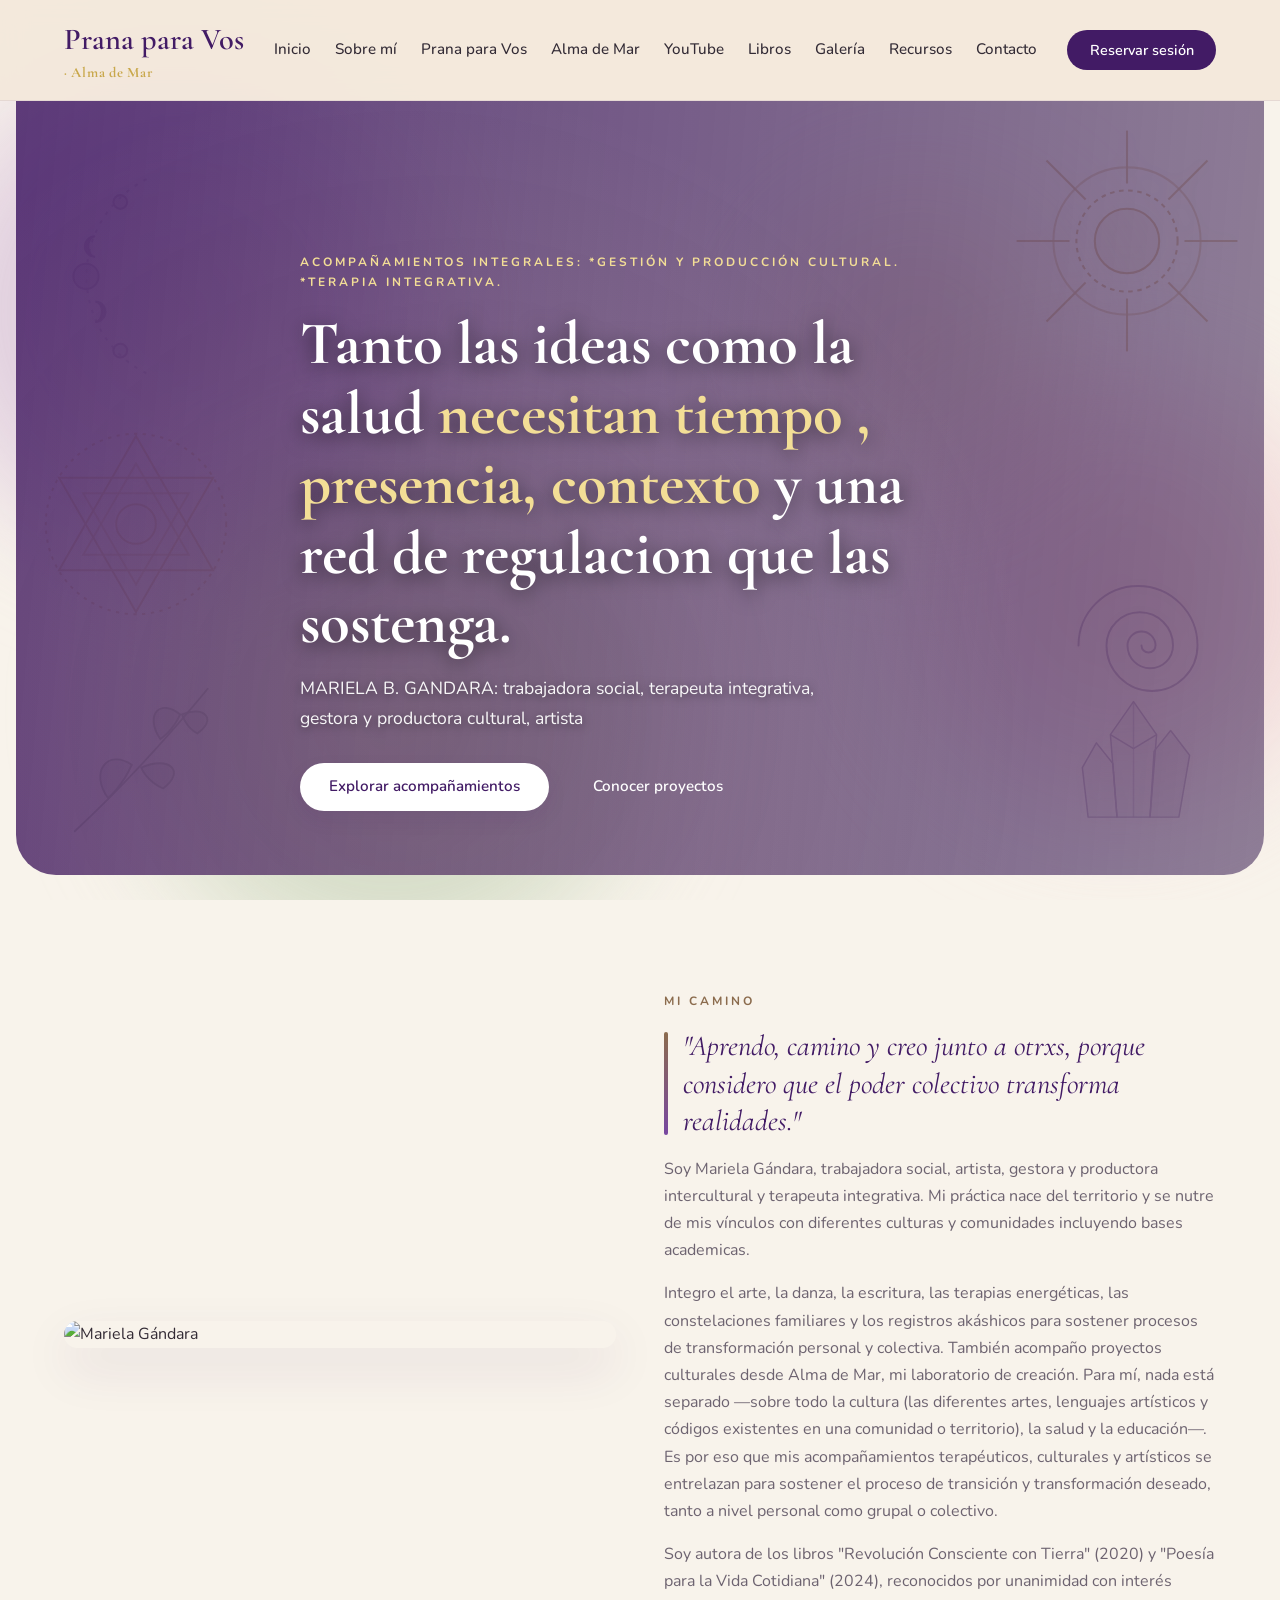
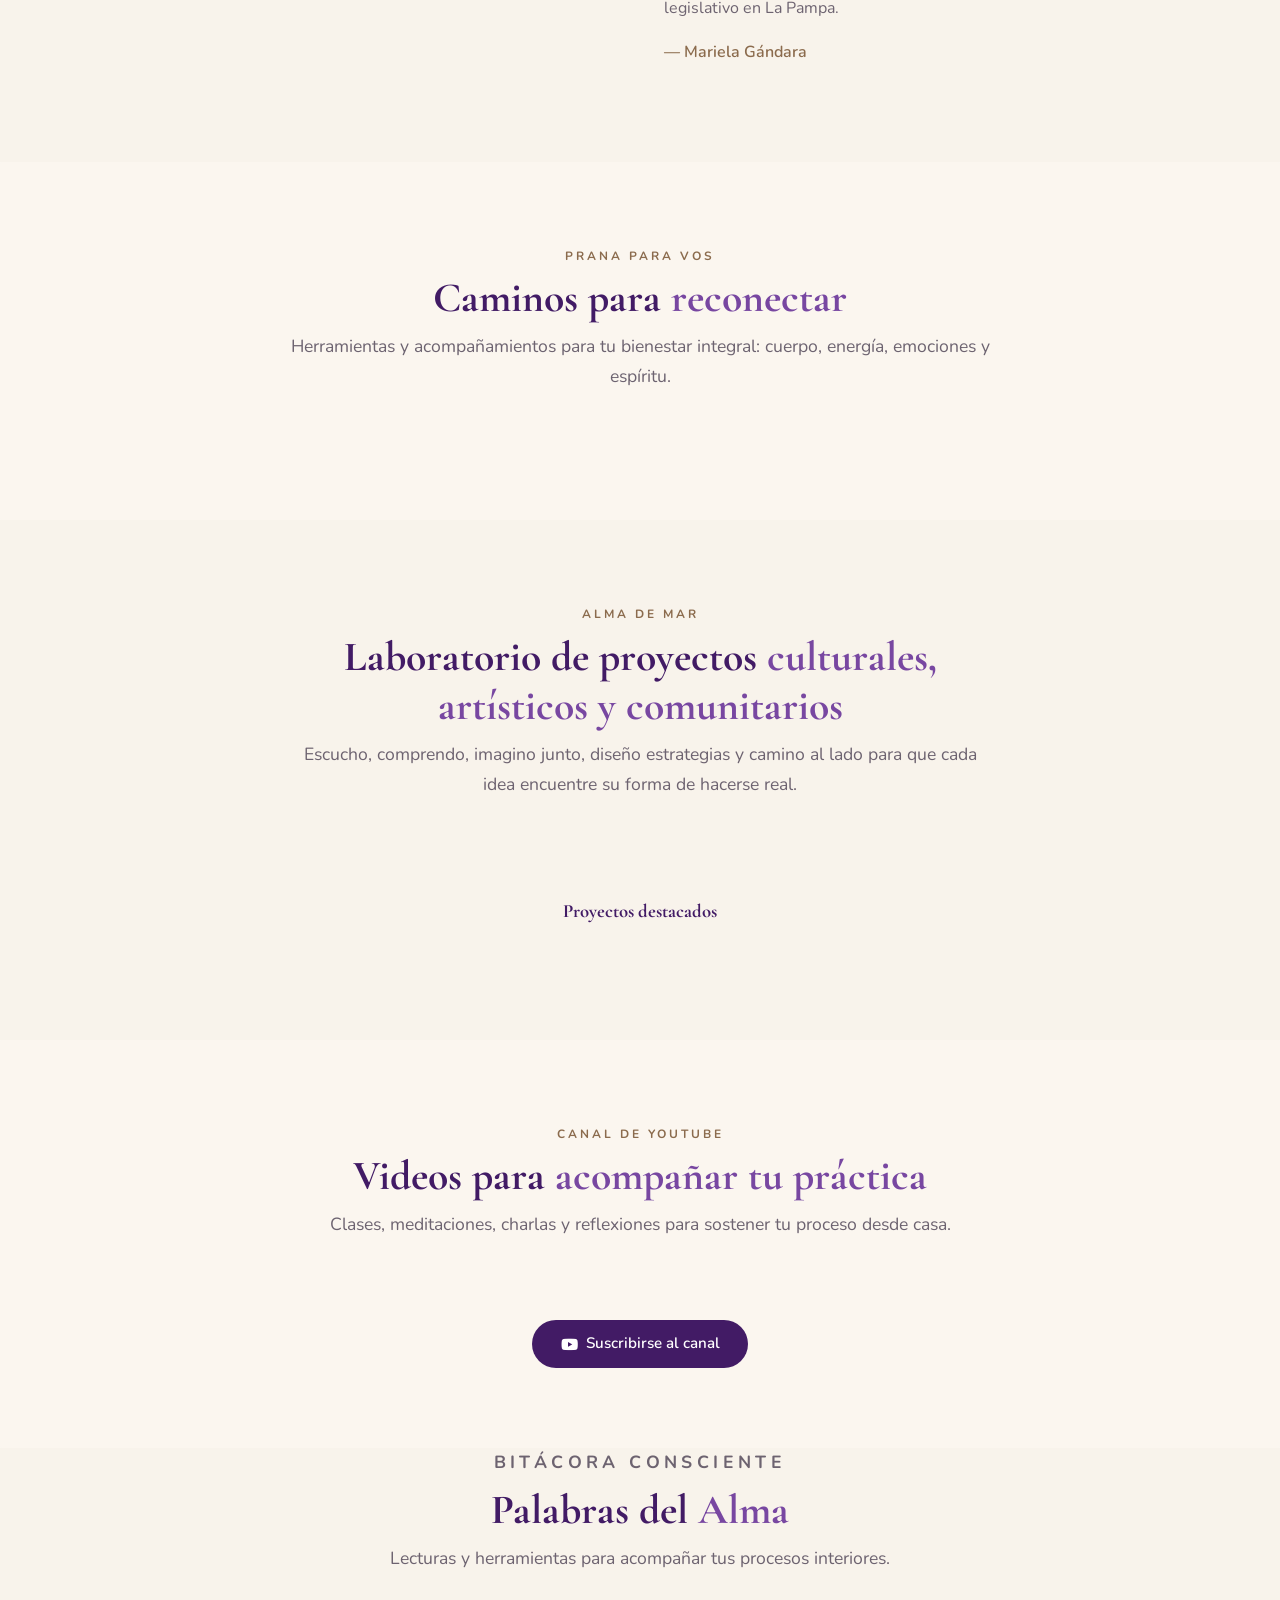
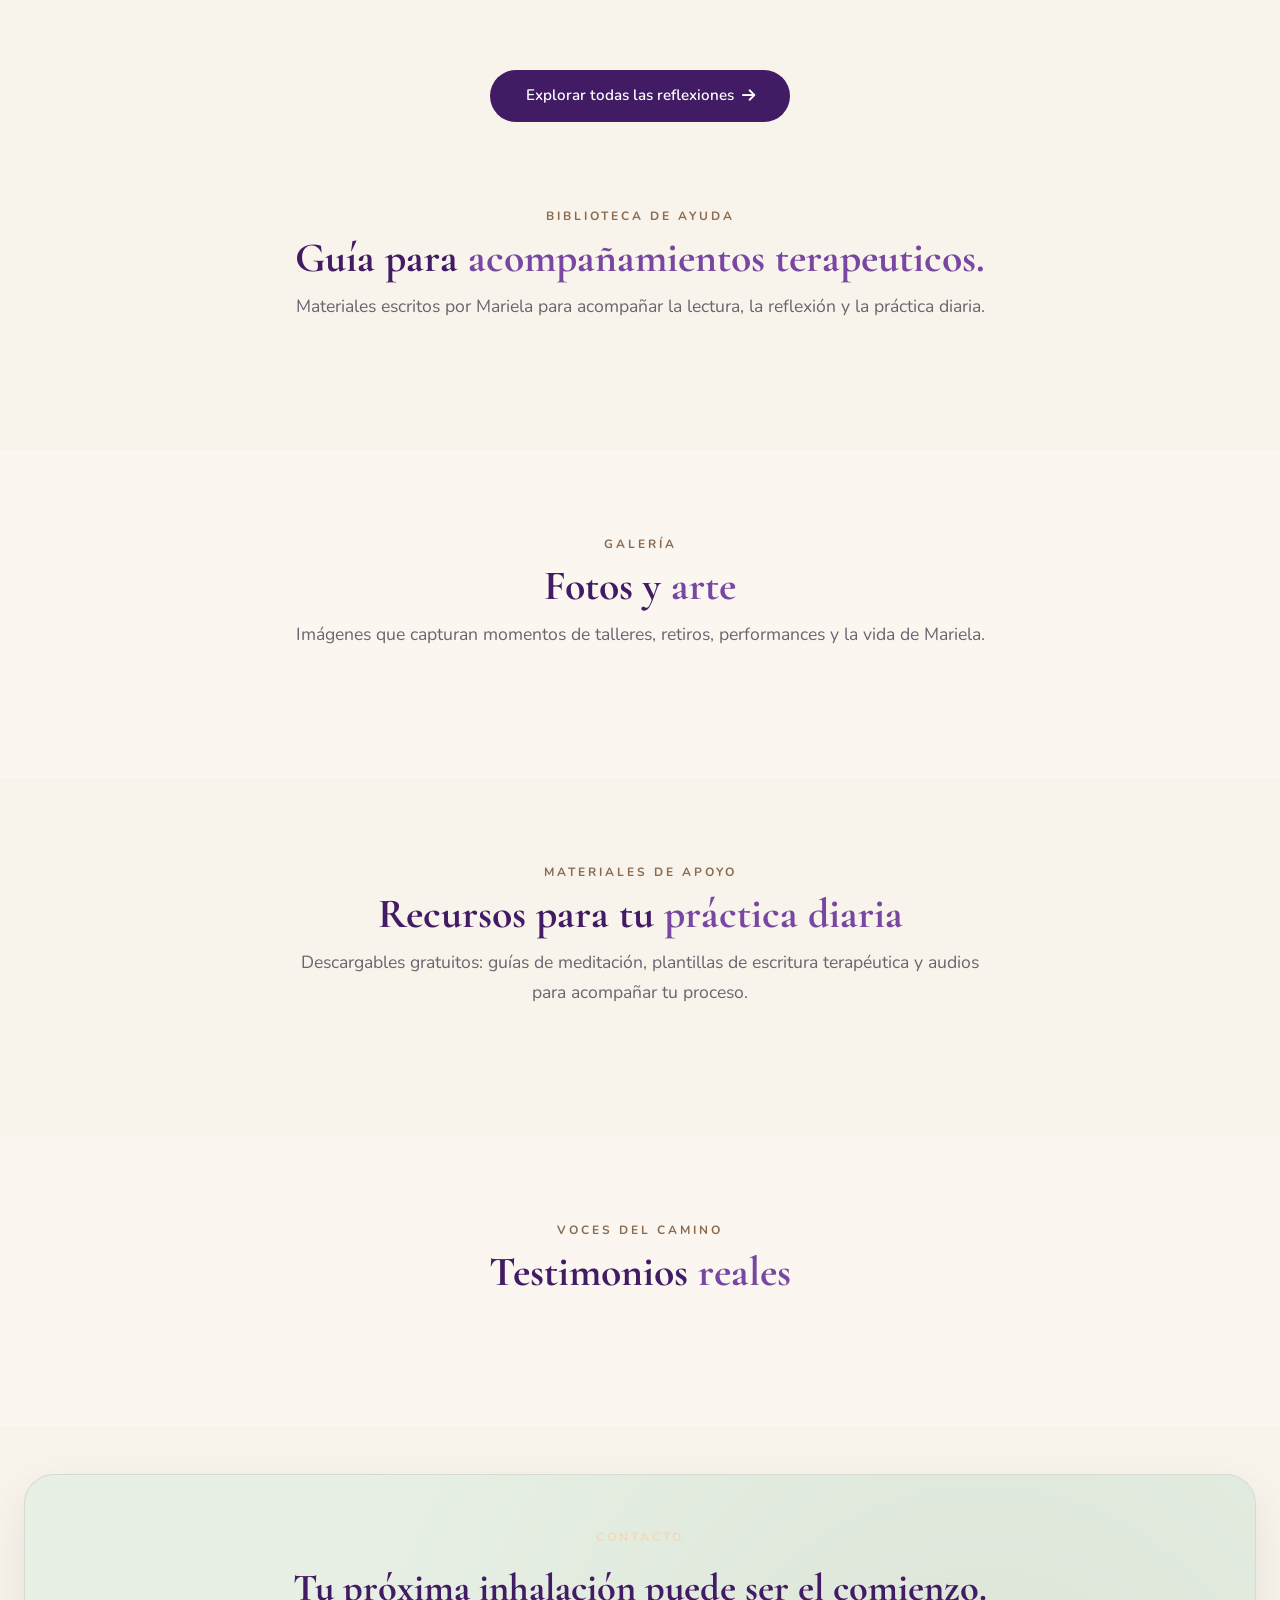
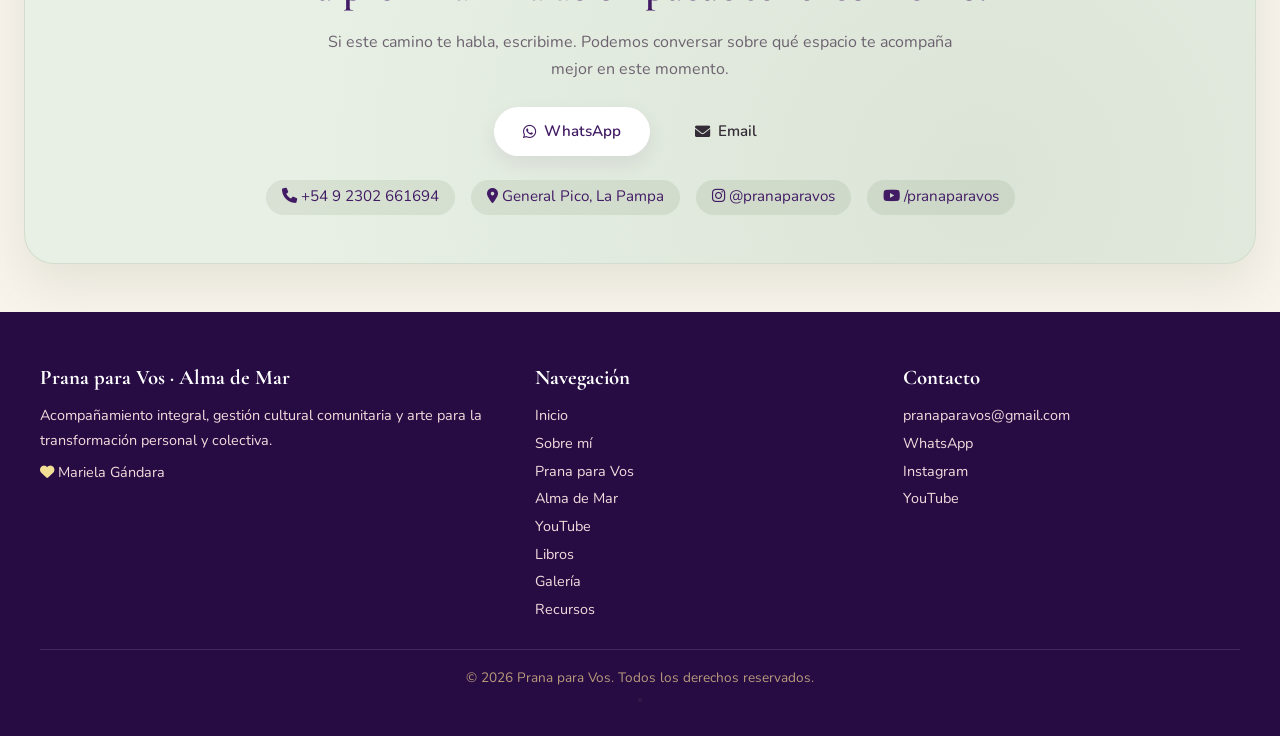
==== commit f462bd12: "implementacion de blog" ====
--- a/index.html
+++ b/index.html
@@ -128,15 +128,13 @@
 
 
   <!-- SECCIÓN BLOG COMPACTA -->
-   
+
 <section class="section seccion-blog" id="blog">
   <div class="section-heading">
     <p class="eyebrow">Bitácora Consciente</p>
     <h2>Palabras del <span>Alma</span></h2>
     <p>Lecturas y herramientas para acompañar tus procesos interiores.</p>
   </div>
-  
-  <!-- Solo se renderizan los 3 posts más recientes -->
   <div class="blog-grid" id="blog-resumen-container"></div>
 
   <div style="text-align: center; margin-top: 3rem;">
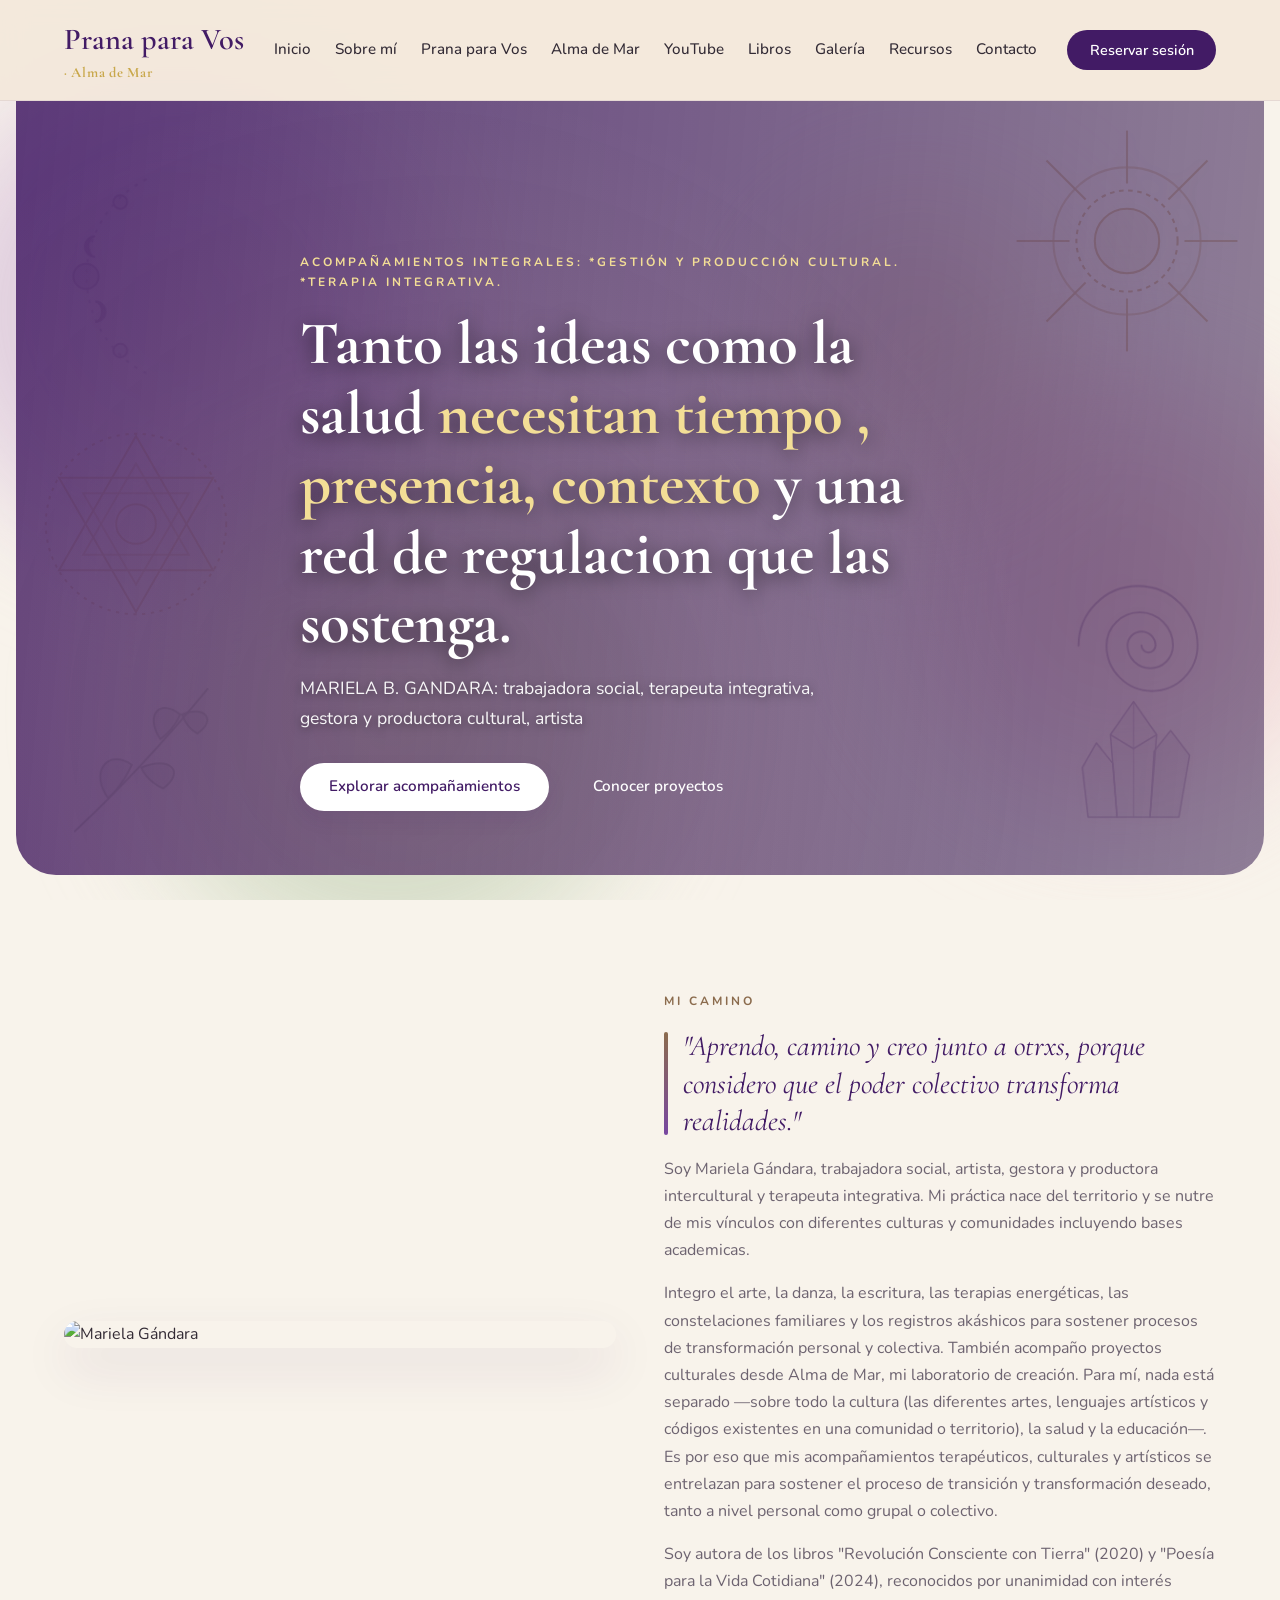
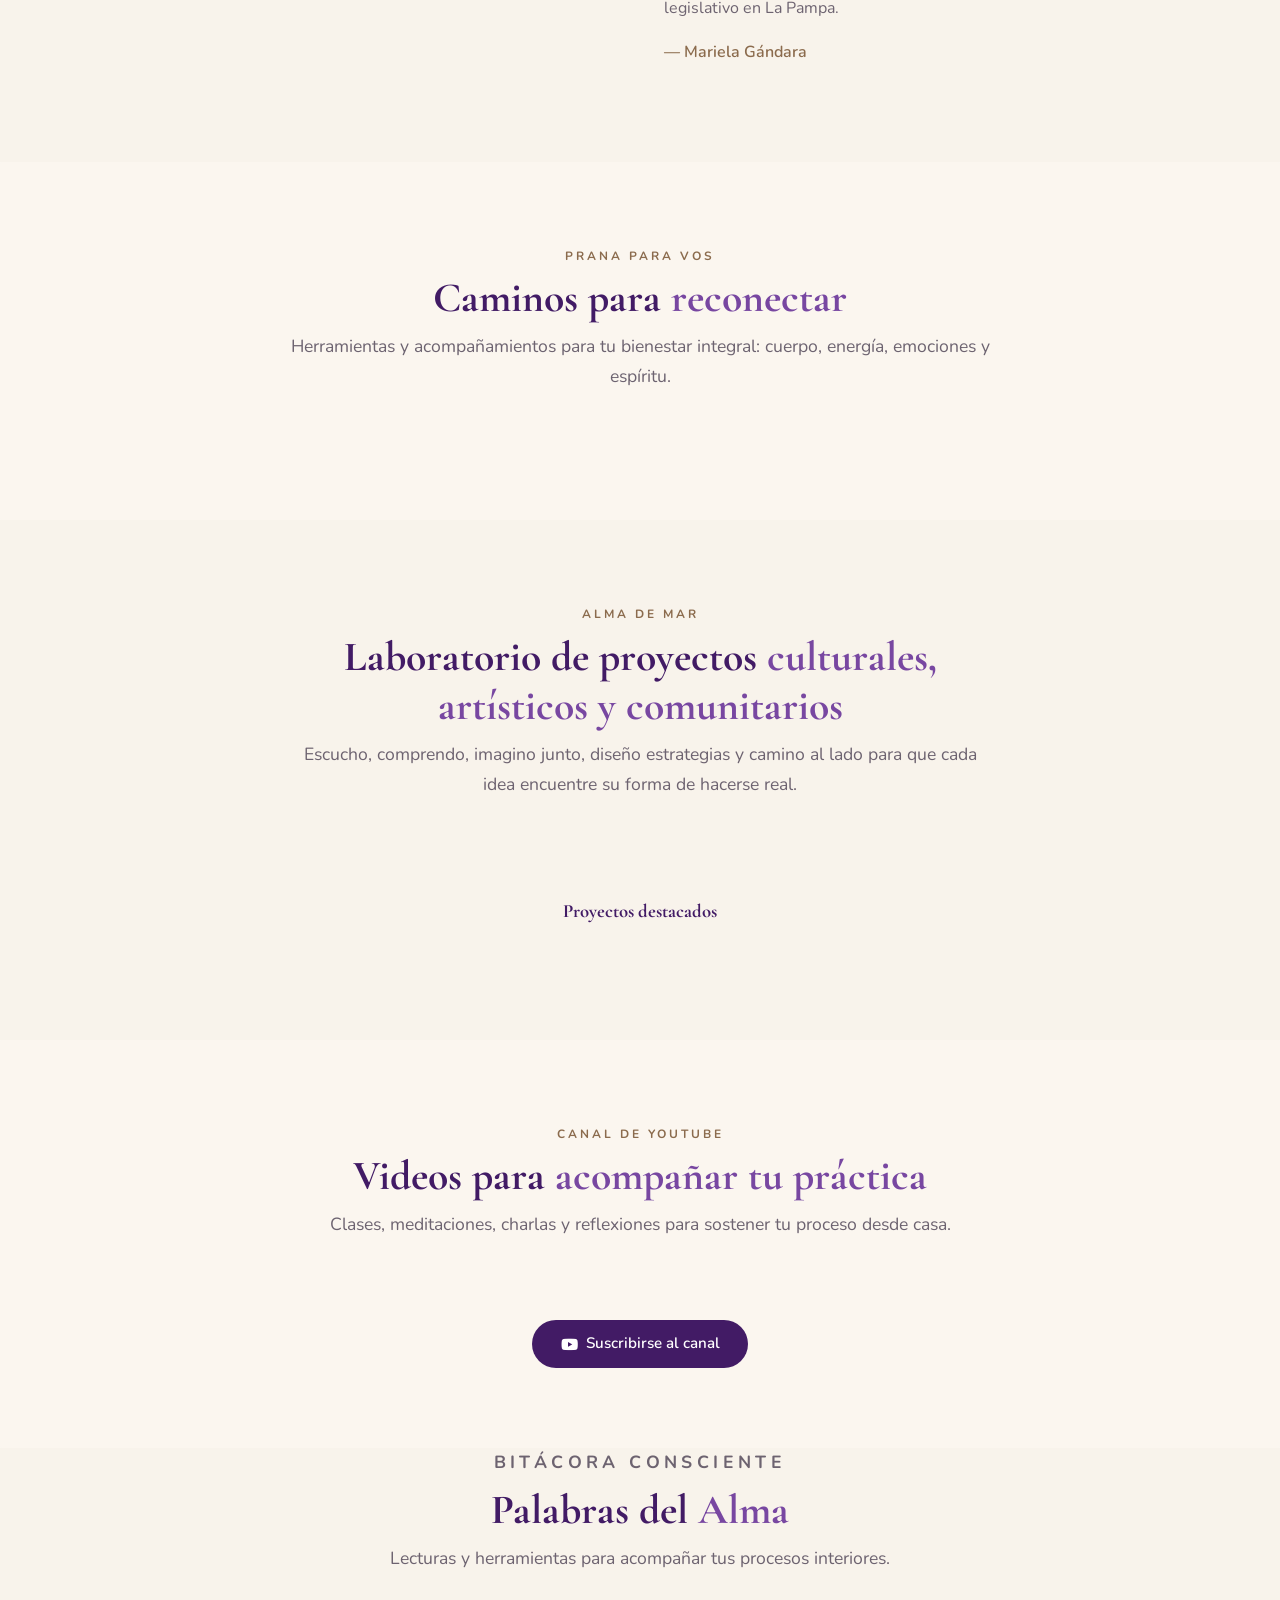
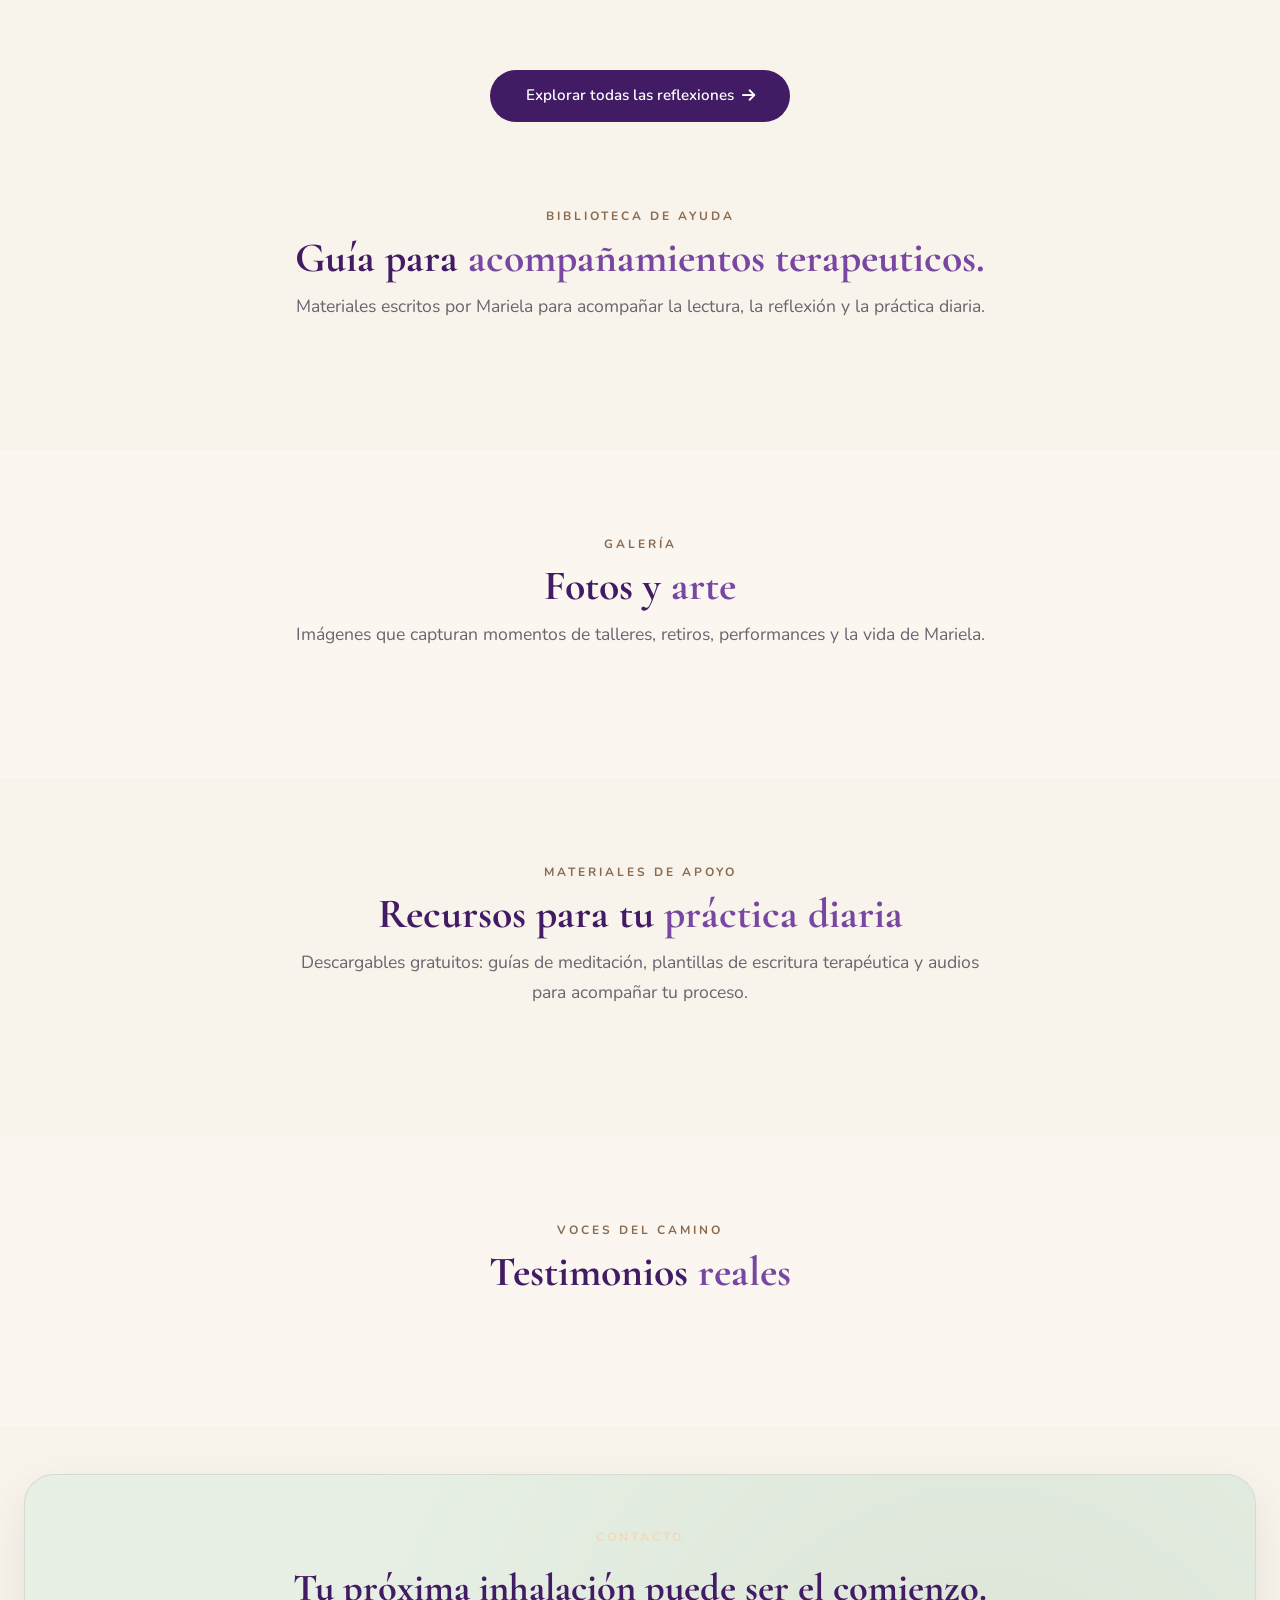
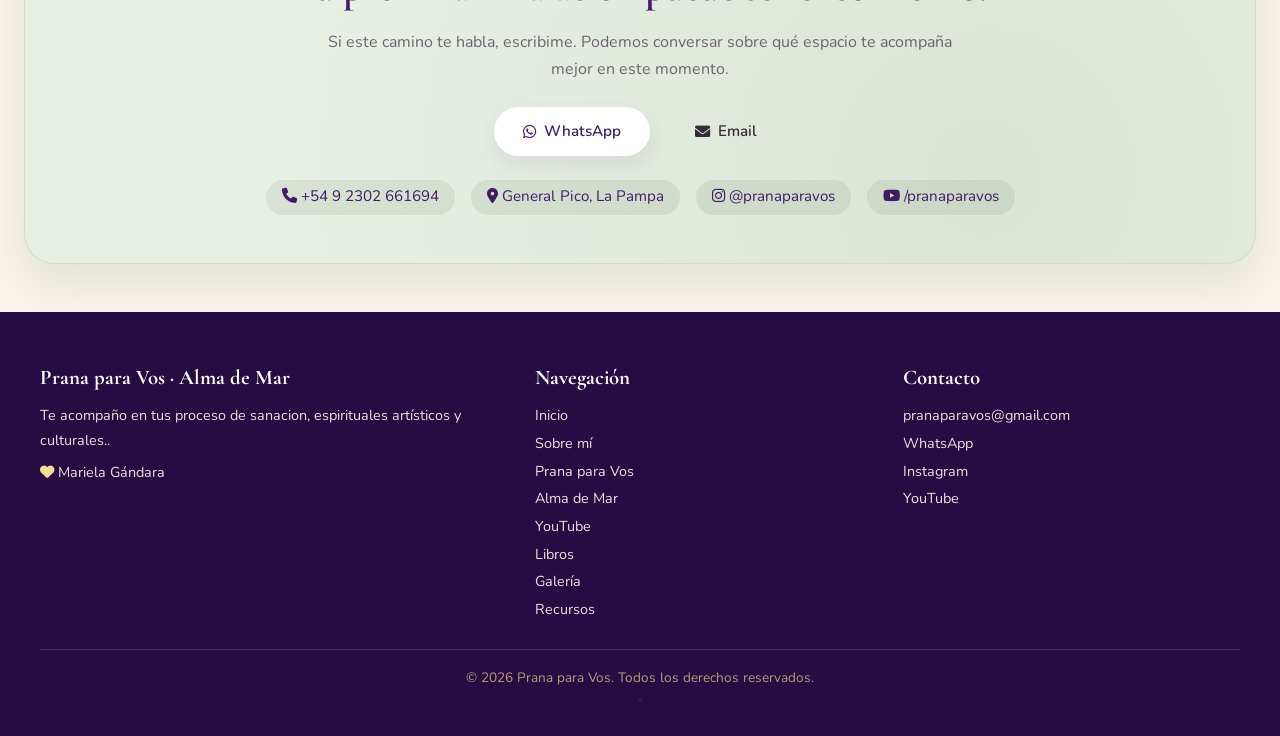
==== commit e944bcff: "cambios en links de redes sociales" ====
--- a/index.html
+++ b/index.html
@@ -172,7 +172,7 @@
       </div>
     </section>
 
-    <!-- ===== RECURSOS (reemplaza Retiros) ===== -->
+    <!-- ===== RECURSOS  ===== -->
     <section class="seccion" id="recursos">
       <div class="container">
         <div class="section-heading">
@@ -224,7 +224,7 @@
     <div class="footer-grid">
       <div>
         <h3>Prana para Vos · Alma de Mar</h3>
-        <p>Acompañamiento integral, gestión cultural comunitaria y arte para la transformación personal y colectiva.</p>
+        <p>Te acompaño en tus proceso de sanacion, espirituales artísticos y culturales..</p>
         <p style="margin-top:0.5rem;"><i class="fas fa-heart" style="color:var(--color-ocre);"></i> Mariela Gándara</p>
       </div>
       <div>
--- a/css/styles.css
+++ b/css/styles.css
@@ -1786,6 +1786,96 @@
   white-space: pre-wrap; 
 }
 
+/* ============================================================
+   BOTÓN GRUPO DE WHATSAPP Y WIDGET FLOTANTE
+============================================================ */
+.btn-wa-grupo {
+  background: linear-gradient(135deg, #25D366 0%, #1da851 100%);
+  color: #ffffff !important;
+  font-weight: 600;
+  border: none;
+  box-shadow: 0 8px 20px rgba(37, 211, 102, 0.3);
+  display: inline-flex;
+  align-items: center;
+  gap: 0.5rem;
+  transition: transform 0.3s ease, box-shadow 0.3s ease;
+}
+
+.btn-wa-grupo:hover {
+  transform: translateY(-3px);
+  box-shadow: 0 12px 26px rgba(37, 211, 102, 0.45);
+}
+
+/* Contenedor flotante abajo a la derecha */
+.wa-floating-container {
+  position: fixed;
+  bottom: 24px;
+  right: 24px;
+  z-index: 9990;
+}
+
+.wa-floating-btn {
+  display: flex;
+  align-items: center;
+  gap: 0.65rem;
+  text-decoration: none;
+  background: #fffdf9;
+  padding: 0.45rem 0.5rem 0.45rem 1.1rem;
+  border-radius: 999px;
+  box-shadow: 0 10px 28px rgba(34, 48, 43, 0.18);
+  border: 1px solid rgba(37, 211, 102, 0.35);
+  transition: transform 0.3s ease, box-shadow 0.3s ease;
+}
+
+.wa-floating-btn:hover {
+  transform: translateY(-4px) scale(1.02);
+  box-shadow: 0 14px 34px rgba(37, 211, 102, 0.28);
+}
+
+.wa-floating-label {
+  font-family: var(--fuente-cuerpo, 'Montserrat', sans-serif);
+  font-size: 0.85rem;
+  font-weight: 600;
+  color: var(--color-primario, #3B5249);
+  white-space: nowrap;
+}
+
+.wa-floating-icon {
+  width: 44px;
+  height: 44px;
+  border-radius: 50%;
+  background: linear-gradient(135deg, #25D366 0%, #128C7E 100%);
+  color: #ffffff;
+  display: flex;
+  align-items: center;
+  justify-content: center;
+  font-size: 1.5rem;
+  box-shadow: 0 4px 12px rgba(37, 211, 102, 0.4);
+  animation: waPulse 2.5s infinite;
+}
+
+@keyframes waPulse {
+  0%   { box-shadow: 0 0 0 0 rgba(37, 211, 102, 0.55); }
+  70%  { box-shadow: 0 0 0 12px rgba(37, 211, 102, 0); }
+  100% { box-shadow: 0 0 0 0 rgba(37, 211, 102, 0); }
+}
+
+/* Ajuste en celulares */
+@media (max-width: 600px) {
+  .wa-floating-container {
+    bottom: 16px;
+    right: 16px;
+  }
+  .wa-floating-label {
+    font-size: 0.78rem;
+  }
+  .wa-floating-icon {
+    width: 40px;
+    height: 40px;
+    font-size: 1.35rem;
+  }
+}
+
 @media (max-width: 680px) {
   .blog-modal-card {
     padding: 2.2rem 1.4rem;
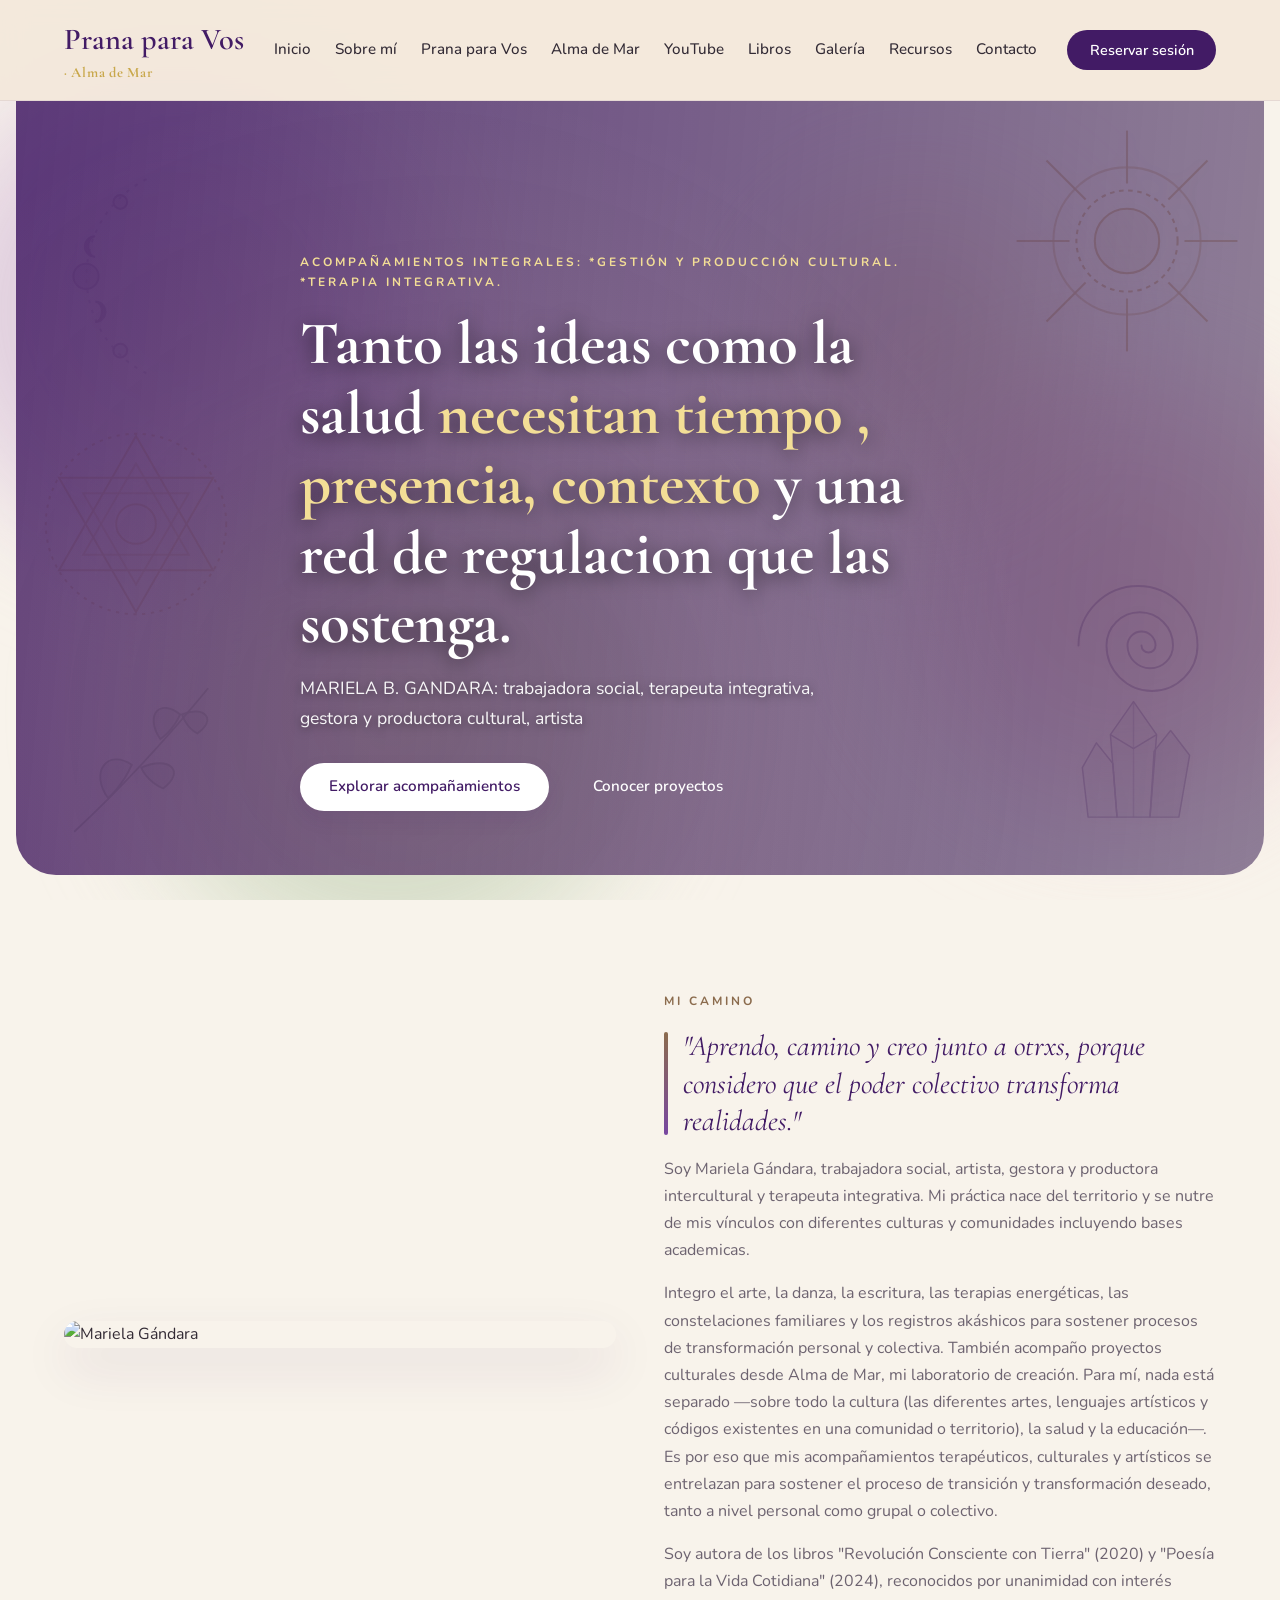
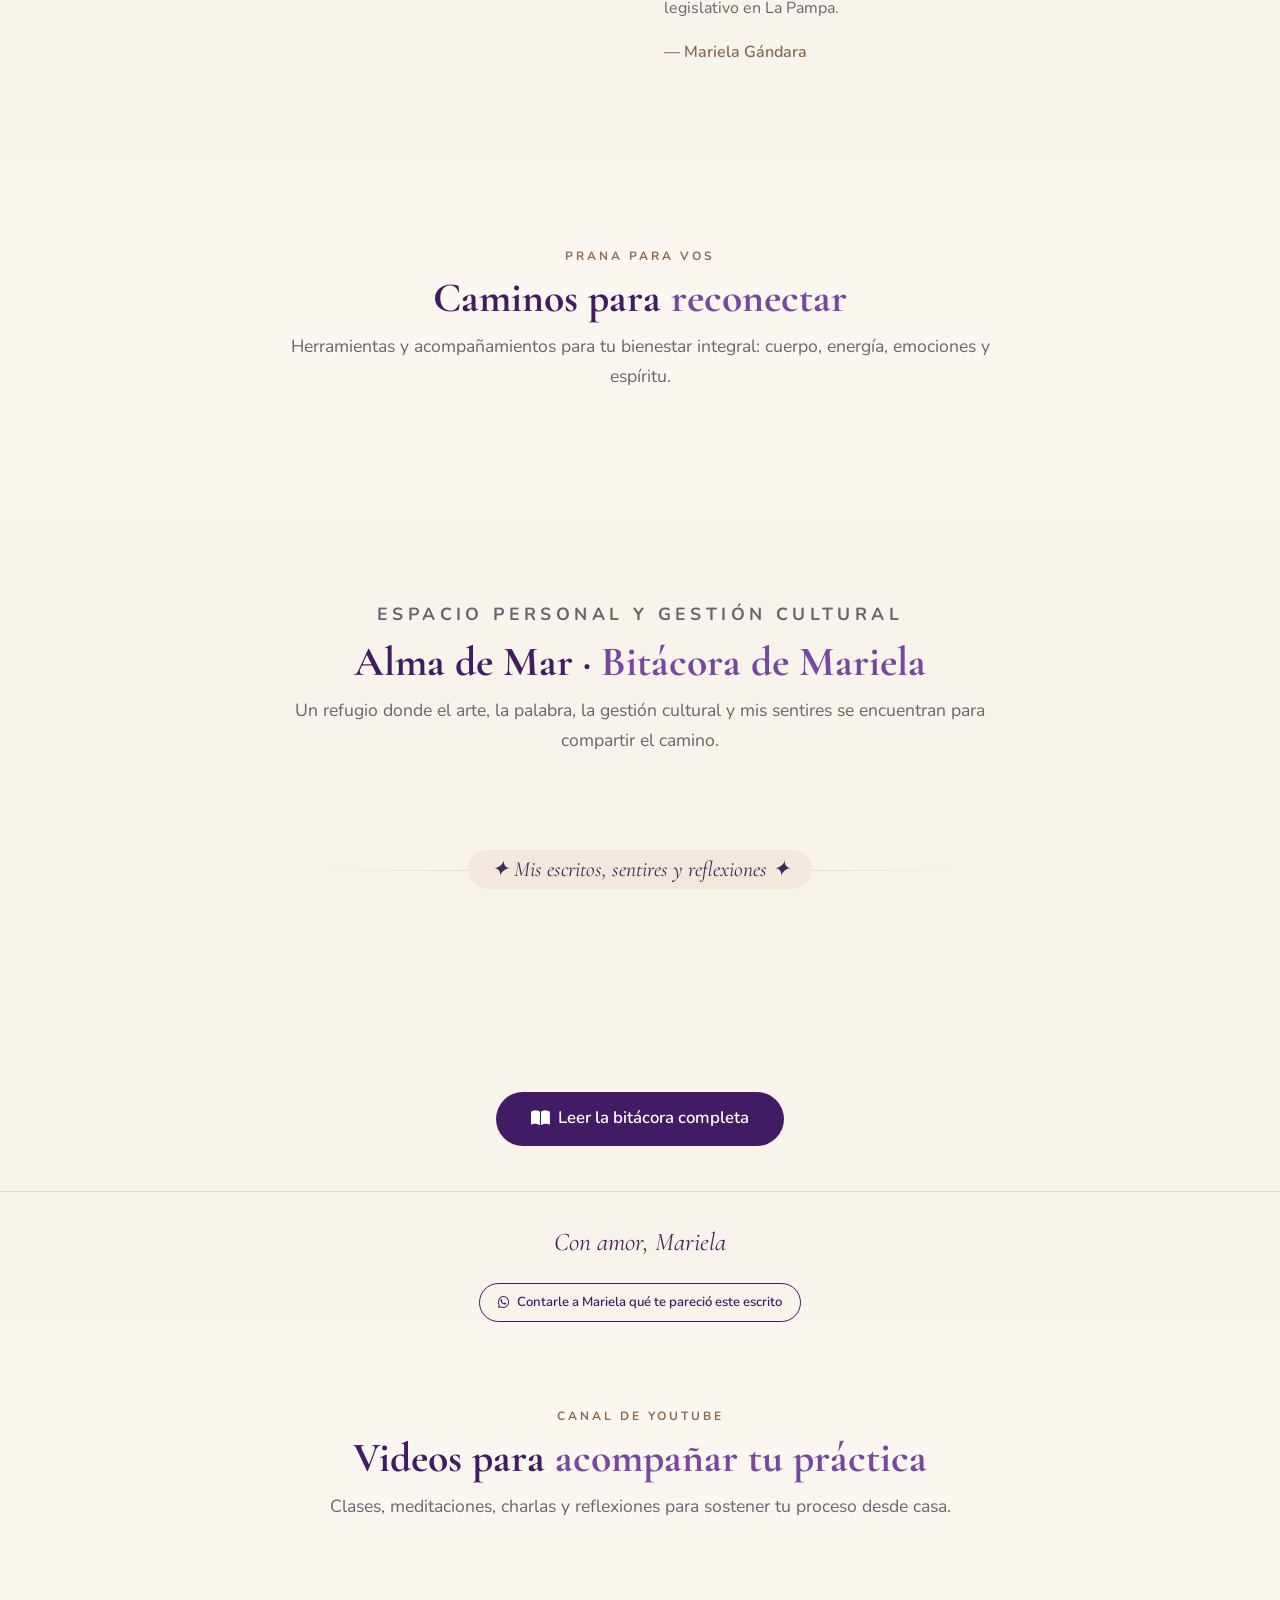
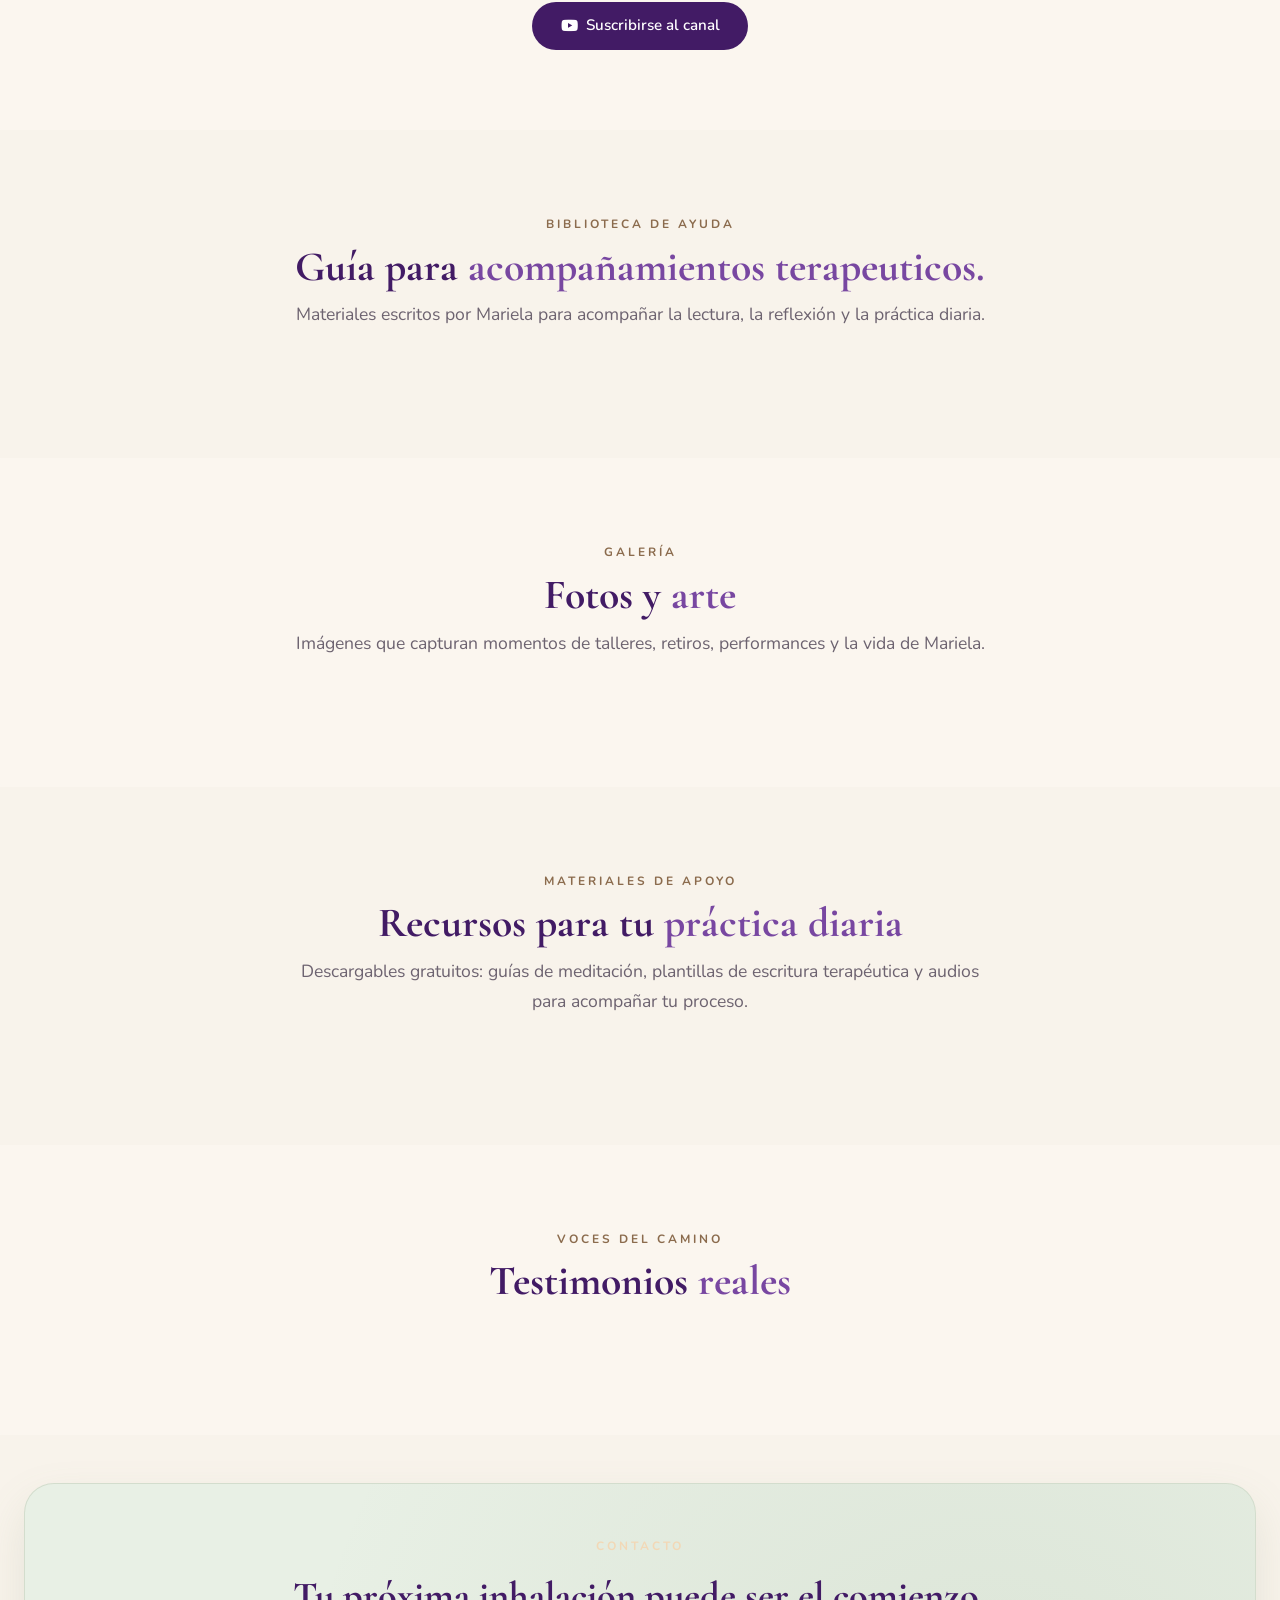
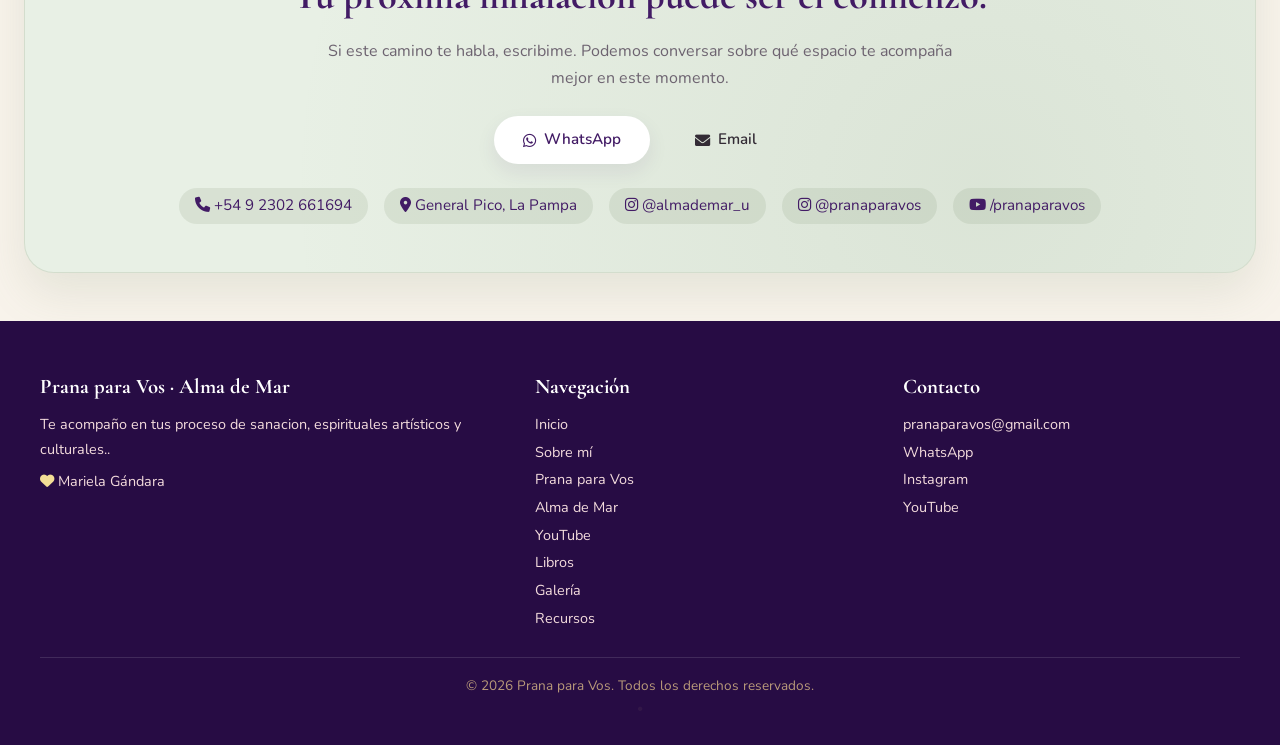
==== commit cd167db8: "cambios y mejoras en blog alma de mar." ====
--- a/index.html
+++ b/index.html
@@ -88,24 +88,56 @@
         </div>
       </div>
     </section>
-
-    <!-- ===== ALMA DE MAR ===== -->
-    <section class="seccion" id="alma-de-mar">
-      <div class="container">
-        <div class="section-heading">
-          <span class="eyebrow">Alma de Mar</span>
-          <h2>Laboratorio de proyectos <span>culturales, artísticos y comunitarios</span></h2>
-          <p>Escucho, comprendo, imagino junto, diseño estrategias y camino al lado para que cada idea encuentre su forma de hacerse real.</p>
-        </div>
-        <div class="alma-grid" id="alma-container">
-          <!-- Cargado desde Firestore -->
-        </div>
-        <h3 style="text-align:center; margin-top:3rem; font-family:var(--fuente-titulo); color:var(--color-primario);">Proyectos destacados</h3>
-        <div class="proyectos-destacados" id="proyectos-container">
-          <!-- Cargado desde Firestore -->
-        </div>
-      </div>
-    </section>
+<!-- ============================================================
+     SECCIÓN INTEGRADA: ALMA DE MAR & BITÁCORA DE MARIELA
+============================================================ -->
+<section class="section seccion-alma-blog" id="alma-de-mar">
+  <div class="container" id="blog">
+    <!-- Cabecera -->
+    <div class="section-heading alma-blog-heading">
+      <p class="eyebrow">Espacio personal y gestión cultural</p>
+      <h2>Alma de Mar · <span>Bitácora de Mariela</span></h2>
+      <p>Un refugio donde el arte, la palabra, la gestión cultural y mis sentires se encuentran para compartir el camino.</p>
+    </div>
+
+    <!-- 1. Pilares de Alma de Mar -->
+    <div class="alma-pilares-grid" id="alma-container"></div>
+
+    <!-- Divisor -->
+    <div class="alma-blog-divider">
+      <span>✦ Mis escritos, sentires y reflexiones ✦</span>
+    </div>
+
+    <!-- Filtros de categorías -->
+    <div class="blog-filtros" id="blog-filtros"></div>
+
+    <!-- 2. Contenedor de los escritos del Blog -->
+    <div class="blog-editorial-layout" id="blog-container"></div>
+  </div>
+</section>
+
+<div style="text-align: center; margin-top: 3.5rem; margin-bottom: 1rem;">
+      <a href="blog.html" class="btn btn-primario" style="padding: 0.8rem 2.2rem; font-size: 1.05rem;">
+        <i class="fas fa-book-open"></i> Leer la bitácora completa
+      </a>
+    </div>
+
+  </div>
+</section>
+
+    <div class="blog-modal-img-wrap" id="modal-blog-img-wrap" style="display:none;">
+      <img id="modal-blog-img" src="" alt="">
+    </div>
+    <div class="blog-modal-body" id="modal-blog-content"></div>
+
+    <div class="blog-modal-footer">
+      <p class="blog-firma" id="modal-blog-firma">Con amor, Mariela</p>
+      <a href="#" id="modal-blog-wa-share" target="_blank" rel="noopener" class="btn btn-borde" style="font-size:0.82rem; padding:0.45rem 1.1rem;">
+        <i class="fab fa-whatsapp"></i> Contarle a Mariela qué te pareció este escrito
+      </a>
+    </div>
+  </div>
+</div>
 
     <!-- ===== YOUTUBE ===== -->
     <section class="seccion seccion-par" id="youtube">
@@ -127,22 +159,7 @@
     </section>
 
 
-  <!-- SECCIÓN BLOG COMPACTA -->
-
-<section class="section seccion-blog" id="blog">
-  <div class="section-heading">
-    <p class="eyebrow">Bitácora Consciente</p>
-    <h2>Palabras del <span>Alma</span></h2>
-    <p>Lecturas y herramientas para acompañar tus procesos interiores.</p>
-  </div>
-  <div class="blog-grid" id="blog-resumen-container"></div>
-
-  <div style="text-align: center; margin-top: 3rem;">
-    <a href="blog.html" class="btn btn-primario" style="padding: 0.8rem 2.2rem;">
-      Explorar todas las reflexiones <i class="fas fa-arrow-right"></i>
-    </a>
-  </div>
-</section>
+ 
 
     <!-- ===== LIBROS ===== -->
     <section class="seccion" id="libros">
@@ -208,12 +225,14 @@
         <div class="cta-actions" data-cms="contacto-actions">
           <a href="https://wa.me/5492302661694" target="_blank" class="btn btn-claro"><i class="fab fa-whatsapp"></i> WhatsApp</a>
           <a href="mailto:pranaparavos@gmail.com" class="btn btn-borde-claro"><i class="fas fa-envelope"></i> Email</a>
+           
         </div>
         <div class="cta-details" data-cms="contacto-details">
           <span><i class="fas fa-phone"></i> +54 9 2302 661694</span>
           <span><i class="fas fa-map-marker-alt"></i> General Pico, La Pampa</span>
+          <span><a href="https://www.instagram.com/almademar_u" target="_blank"><i class="fab fa-instagram"></i> @almademar_u</a></span>
           <span><i class="fab fa-instagram"></i> @pranaparavos</span>
-          <span><i class="fab fa-youtube"></i> /pranaparavos</span>
+          <span><a href="https://youtube.com/@pranaparavos" target="_blank"><i class="fab fa-youtube"></i> /pranaparavos</a></span>
         </div>
       </div>
     </section>
--- a/css/styles.css
+++ b/css/styles.css
@@ -1590,202 +1590,234 @@
 
 
 /* ============================================================
-   SECCIÓN BLOG / BITÁCORA CONSCIENTE
-============================================================ */
-.blog-grid {
+   SECCIÓN UNIFICADA: ALMA DE MAR + BITÁCORA PERSONAL
+============================================================ */
+.seccion-alma-blog {
+  position: relative;
+  padding: 5rem 1.5rem;
+}
+
+/* Pilares de Alma de Mar como tarjetas horizontales delicadas */
+.alma-pilares-grid {
   display: grid;
-  grid-template-columns: repeat(auto-fit, minmax(290px, 350px));
-  gap: 2rem;
+  grid-template-columns: repeat(auto-fit, minmax(230px, 1fr));
+  gap: 1.4rem;
+  margin: 2rem auto 3rem;
+  max-width: 1100px;
+}
+
+.alma-pilares-grid .alma-item {
+  background: rgba(255, 253, 249, 0.88);
+  border: 1px solid rgba(180, 159, 188, 0.35);
+  border-radius: 18px;
+  padding: 1.5rem 1.3rem;
+  text-align: center;
+  box-shadow: 0 8px 24px rgba(74, 37, 90, 0.05);
+  transition: transform 0.3s ease, box-shadow 0.3s ease;
+}
+
+.alma-pilares-grid .alma-item:hover {
+  transform: translateY(-5px);
+  box-shadow: 0 14px 30px rgba(44, 136, 168, 0.12);
+}
+
+.alma-pilares-grid .alma-item i {
+  font-size: 1.6rem;
+  color: var(--color-acento, #2C88A8);
+  margin-bottom: 0.7rem;
+}
+
+/* Divisor ornamental entre los pilares y los escritos */
+.alma-blog-divider {
+  text-align: center;
+  margin: 3rem auto 2rem;
+  position: relative;
+  max-width: 650px;
+}
+
+.alma-blog-divider::before {
+  content: "";
+  position: absolute;
+  top: 50%;
+  left: 0;
+  right: 0;
+  height: 1px;
+  background: linear-gradient(90deg, transparent, rgba(74, 37, 90, 0.25), transparent);
+}
+
+.alma-blog-divider span {
+  position: relative;
+  background: var(--color-fondo, #F5EEF6);
+  padding: 0.4rem 1.4rem;
+  font-family: var(--fuente-titulo, 'Cormorant Garamond', serif);
+  font-size: 1.35rem;
+  font-style: italic;
+  color: var(--color-morado-profundo, #4A255A);
+  border-radius: 999px;
+}
+
+/* Filtros por categoría */
+.blog-filtros {
+  display: flex;
+  flex-wrap: wrap;
   justify-content: center;
-  margin-top: 2rem;
-}
-
-.blog-card {
-  background: var(--color-tarjeta, #ffffff);
-  border: 1px solid var(--color-borde, #e8dbc8);
-  border-radius: 20px;
+  gap: 0.6rem;
+  margin-bottom: 2.2rem;
+}
+
+.blog-filtro-pill {
+  background: #fffdf9;
+  border: 1px solid rgba(180, 159, 188, 0.45);
+  color: var(--color-primario, #3B5249);
+  padding: 0.4rem 1.1rem;
+  border-radius: 999px;
+  font-size: 0.82rem;
+  font-weight: 600;
+  cursor: pointer;
+  transition: all 0.25s ease;
+}
+
+.blog-filtro-pill.active,
+.blog-filtro-pill:hover {
+  background: var(--color-morado-profundo, #4A255A);
+  color: #ffffff;
+  border-color: var(--color-morado-profundo, #4A255A);
+}
+
+/* Tarjeta Destacada (Último escrito de Mariela) */
+.blog-editorial-layout {
+  max-width: 1100px;
+  margin: 0 auto;
+}
+
+.blog-card-destacada {
+  display: grid;
+  grid-template-columns: 1.05fr 1.2fr;
+  background: #fffdf9;
+  border-radius: 24px;
   overflow: hidden;
-  box-shadow: 0 10px 25px rgba(0, 0, 0, 0.045);
-  display: flex;
-  flex-direction: column;
-  transition: transform var(--dur-base, 0.4s) var(--ease-out-soft, cubic-bezier(0.22, 1, 0.36, 1)),
-              box-shadow var(--dur-base, 0.4s) var(--ease-out-soft, cubic-bezier(0.22, 1, 0.36, 1));
-}
-
-.blog-card:hover {
-  transform: translateY(-7px);
-  box-shadow: 0 18px 35px rgba(74, 37, 90, 0.12);
-}
-
-.blog-card-img {
-  width: 100%;
-  aspect-ratio: 16 / 10;
-  overflow: hidden;
-  background-color: #f7efe1;
-}
-
-.blog-card-img img {
-  width: 100%;
+  border: 1px solid rgba(180, 159, 188, 0.4);
+  box-shadow: 0 16px 40px rgba(74, 37, 90, 0.08);
+  margin-bottom: 2.5rem;
+}
+
+.blog-card-destacada .blog-card-img {
+  aspect-ratio: auto;
+  min-height: 320px;
   height: 100%;
-  object-fit: cover;
-  transition: transform 0.5s ease;
-}
-
-.blog-card:hover .blog-card-img img {
-  transform: scale(1.06);
-}
-
-.blog-card-body {
-  padding: 1.5rem;
-  display: flex;
-  flex-direction: column;
-  flex-grow: 1;
-}
-
-.blog-meta {
+}
+
+.blog-card-destacada .blog-card-body {
+  padding: 2.4rem 2.2rem;
+  justify-content: center;
+}
+
+.blog-card-destacada h3 {
+  font-size: clamp(1.7rem, 3vw, 2.3rem);
+  margin-bottom: 0.5rem;
+}
+
+.blog-card-sub {
+  font-family: var(--fuente-titulo, 'Cormorant Garamond', serif);
+  font-size: 1.2rem;
+  font-style: italic;
+  color: var(--color-acento, #2C88A8);
+  margin-bottom: 0.9rem !important;
+}
+
+.blog-card-mini-quote {
+  border-left: 3px solid var(--color-lila-suave, #B49FBC);
+  padding: 0.4rem 0 0.4rem 1rem;
+  margin: 0 0 1rem;
+  font-style: italic;
+  color: #5a4b60;
+  font-size: 0.95rem;
+}
+
+.blog-card-footer {
   display: flex;
   justify-content: space-between;
   align-items: center;
-  font-size: 0.78rem;
-  margin-bottom: 0.8rem;
-}
-
-.blog-tag {
-  background: rgba(180, 159, 188, 0.18);
+  margin-top: auto;
+  padding-top: 1rem;
+  border-top: 1px dashed rgba(180, 159, 188, 0.35);
+}
+
+.blog-firma-mini,
+.blog-reading-mini {
+  font-family: var(--fuente-titulo, 'Cormorant Garamond', serif);
+  font-style: italic;
+  font-size: 1rem;
+  color: #7c7269;
+}
+
+/* Grilla secundaria para el resto de escritos */
+.blog-grid-secundaria {
+  display: grid;
+  grid-template-columns: repeat(auto-fit, minmax(290px, 1fr));
+  gap: 1.8rem;
+}
+
+/* Mejoras en el Modal de lectura íntima */
+.blog-modal-subtitle {
+  font-family: var(--fuente-titulo, 'Cormorant Garamond', serif);
+  font-size: 1.35rem;
+  font-style: italic;
+  color: var(--color-acento, #2C88A8);
+  margin-bottom: 0.6rem;
+}
+
+.blog-modal-meta-row {
+  display: flex;
+  justify-content: center;
+  gap: 1.2rem;
+  font-size: 0.85rem;
+  color: #8c827a;
+}
+
+.blog-modal-quote {
+  background: rgba(180, 159, 188, 0.12);
+  border-left: 4px solid var(--color-morado-profundo, #4A255A);
+  padding: 1.2rem 1.5rem;
+  border-radius: 0 14px 14px 0;
+  font-family: var(--fuente-titulo, 'Cormorant Garamond', serif);
+  font-size: 1.4rem;
+  font-style: italic;
   color: var(--color-morado-profundo, #4A255A);
-  font-weight: 600;
-  padding: 0.25rem 0.75rem;
-  border-radius: 999px;
-  text-transform: uppercase;
-  letter-spacing: 0.05em;
-}
-
-.blog-date {
-  color: #8c827a;
-}
-
-.blog-card-body h3 {
+  margin: 0 0 2rem;
+  line-height: 1.45;
+}
+
+.blog-modal-footer {
+  margin-top: 2.8rem;
+  padding-top: 1.8rem;
+  border-top: 1px solid rgba(180, 159, 188, 0.35);
+  display: flex;
+  flex-direction: column;
+  align-items: center;
+  gap: 1.2rem;
+  text-align: center;
+}
+
+.blog-firma {
   font-family: var(--fuente-titulo, 'Cormorant Garamond', serif);
-  font-size: 1.5rem;
-  color: var(--color-primario, #3B5249);
-  line-height: 1.25;
-  margin-bottom: 0.7rem;
-}
-
-.blog-card-body p {
-  color: #5d554d;
-  font-size: 0.92rem;
-  line-height: 1.6;
-  margin-bottom: 1.2rem;
-  flex-grow: 1;
-}
-
-.btn-leer-post {
-  align-self: flex-start;
-  background: transparent;
-  border: none;
-  color: var(--color-acento, #2C88A8);
-  font-family: var(--fuente-cuerpo, 'Montserrat', sans-serif);
-  font-weight: 600;
-  font-size: 0.9rem;
-  cursor: pointer;
-  display: inline-flex;
-  align-items: center;
-  gap: 0.4rem;
-  padding: 0;
-  transition: gap 0.2s ease, color 0.2s ease;
-}
-
-.btn-leer-post:hover {
+  font-size: 1.6rem;
+  font-style: italic;
   color: var(--color-morado-profundo, #4A255A);
-  gap: 0.7rem;
-}
-
-/* --- Modal de Lectura Editorial --- */
-.blog-modal-overlay {
-  position: fixed;
-  inset: 0;
-  background: rgba(34, 48, 43, 0.65);
-  backdrop-filter: blur(8px);
-  z-index: 9999;
-  display: none;
-  align-items: center;
-  justify-content: center;
-  padding: 1.5rem;
-  opacity: 0;
-  transition: opacity 0.3s ease;
-}
-
-.blog-modal-overlay.active {
-  display: flex;
-  opacity: 1;
-}
-
-.blog-modal-card {
-  background: var(--color-tarjeta, #FFFDF9);
-  max-width: 780px;
-  width: 100%;
-  max-height: 90vh;
-  border-radius: 24px;
-  overflow-y: auto;
-  position: relative;
-  padding: 3rem 2.5rem;
-  box-shadow: 0 25px 60px rgba(0, 0, 0, 0.25);
-  border: 1px solid var(--color-borde, #e8dbc8);
-}
-
-.blog-modal-close {
-  position: absolute;
-  top: 1.2rem;
-  right: 1.5rem;
-  background: transparent;
-  border: none;
-  font-size: 2rem;
-  line-height: 1;
-  color: var(--color-primario, #3B5249);
-  cursor: pointer;
-  transition: transform 0.2s ease;
-}
-
-.blog-modal-close:hover {
-  transform: scale(1.15);
-}
-
-.blog-modal-header {
-  text-align: center;
-  margin-bottom: 2rem;
-}
-
-.blog-modal-header h2 {
-  font-family: var(--fuente-titulo, 'Cormorant Garamond', serif);
-  font-size: clamp(2rem, 4vw, 2.8rem);
-  color: var(--color-primario, #3B5249);
-  margin: 0.8rem 0;
-  line-height: 1.2;
-}
-
-.blog-modal-img-wrap {
-  width: 100%;
-  max-height: 380px;
-  border-radius: 16px;
-  overflow: hidden;
-  margin-bottom: 2rem;
-}
-
-.blog-modal-img-wrap img {
-  width: 100%;
-  height: 100%;
-  object-fit: cover;
-}
-
-.blog-modal-body {
-  font-family: var(--fuente-cuerpo, 'Montserrat', sans-serif);
-  font-size: 1.05rem;
-  line-height: 1.85;
-  color: #3f3933;
-  white-space: pre-wrap; 
-}
-
+}
+
+@media (max-width: 820px) {
+  .blog-card-destacada {
+    grid-template-columns: 1fr;
+  }
+  .blog-card-destacada .blog-card-img {
+    min-height: 220px;
+    max-height: 260px;
+  }
+  .blog-card-destacada .blog-card-body {
+    padding: 1.6rem 1.4rem;
+  }
+}
 /* ============================================================
    BOTÓN GRUPO DE WHATSAPP Y WIDGET FLOTANTE
 ============================================================ */
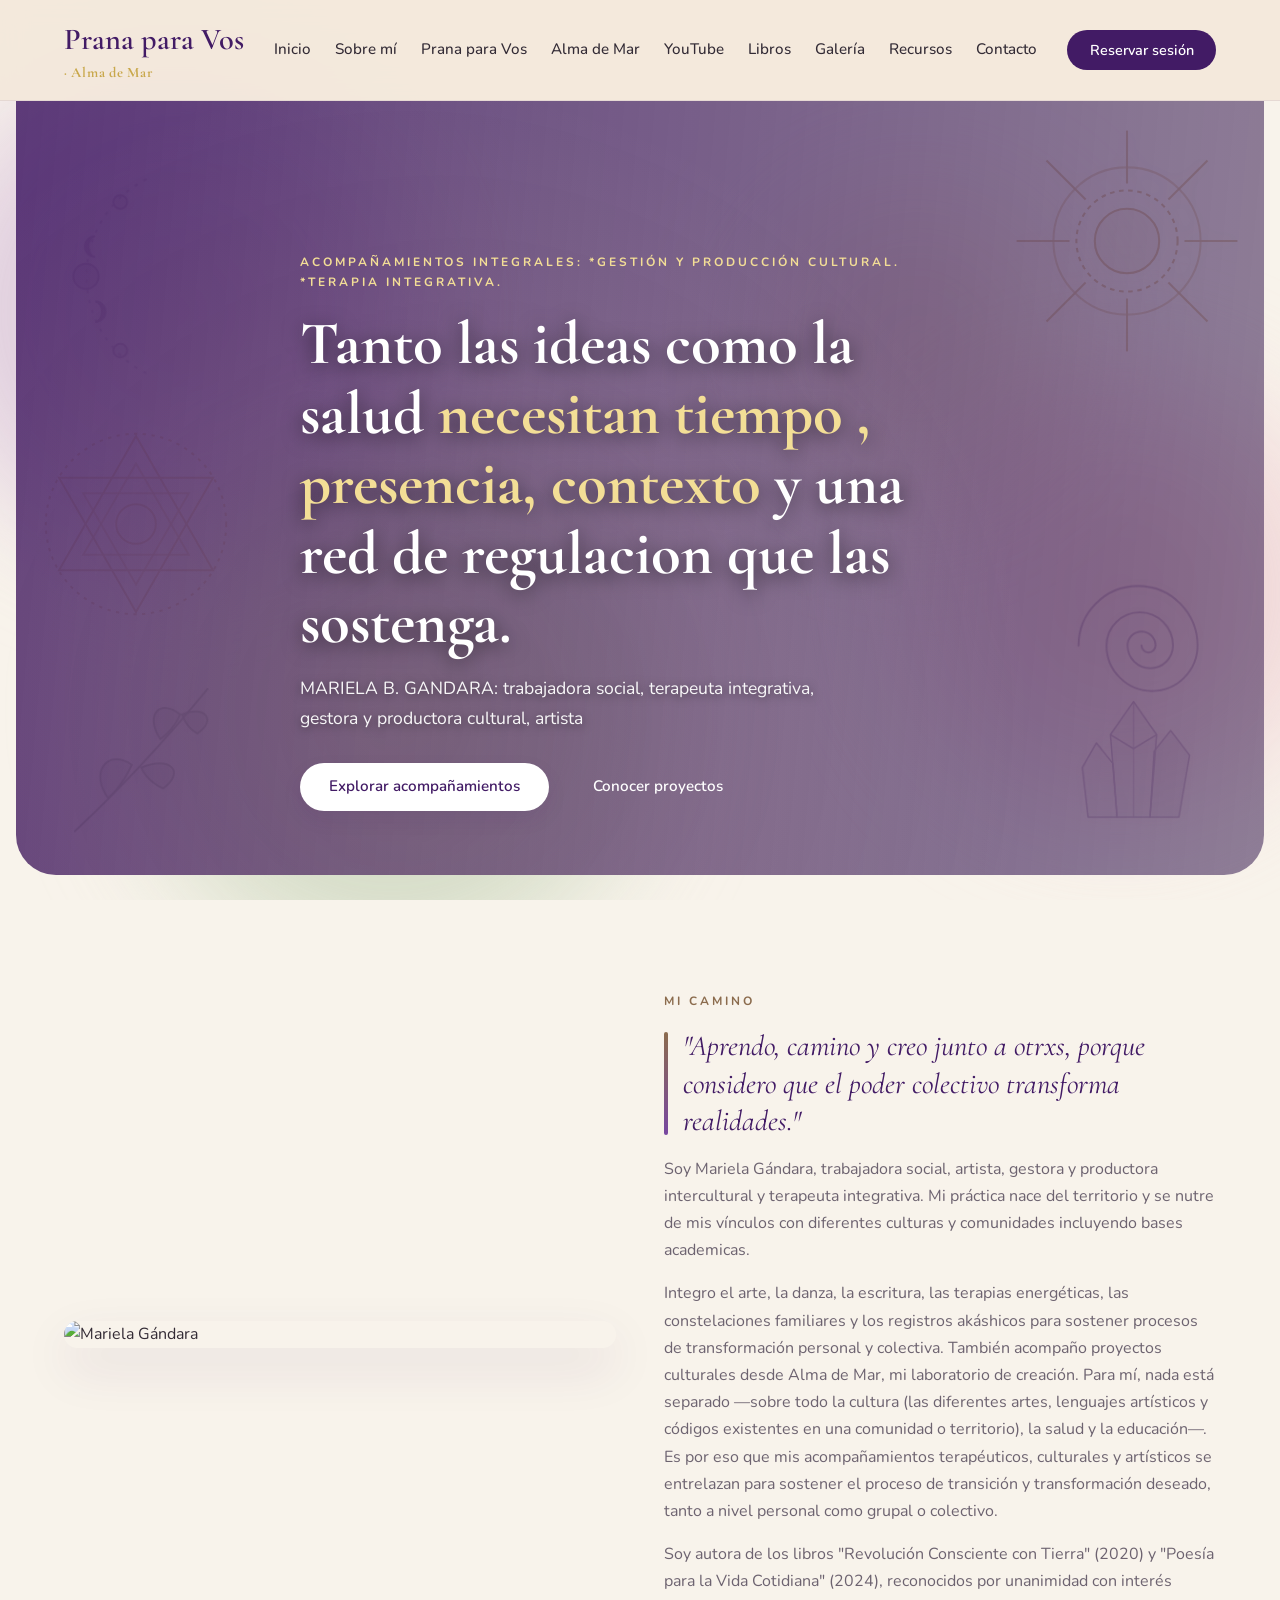
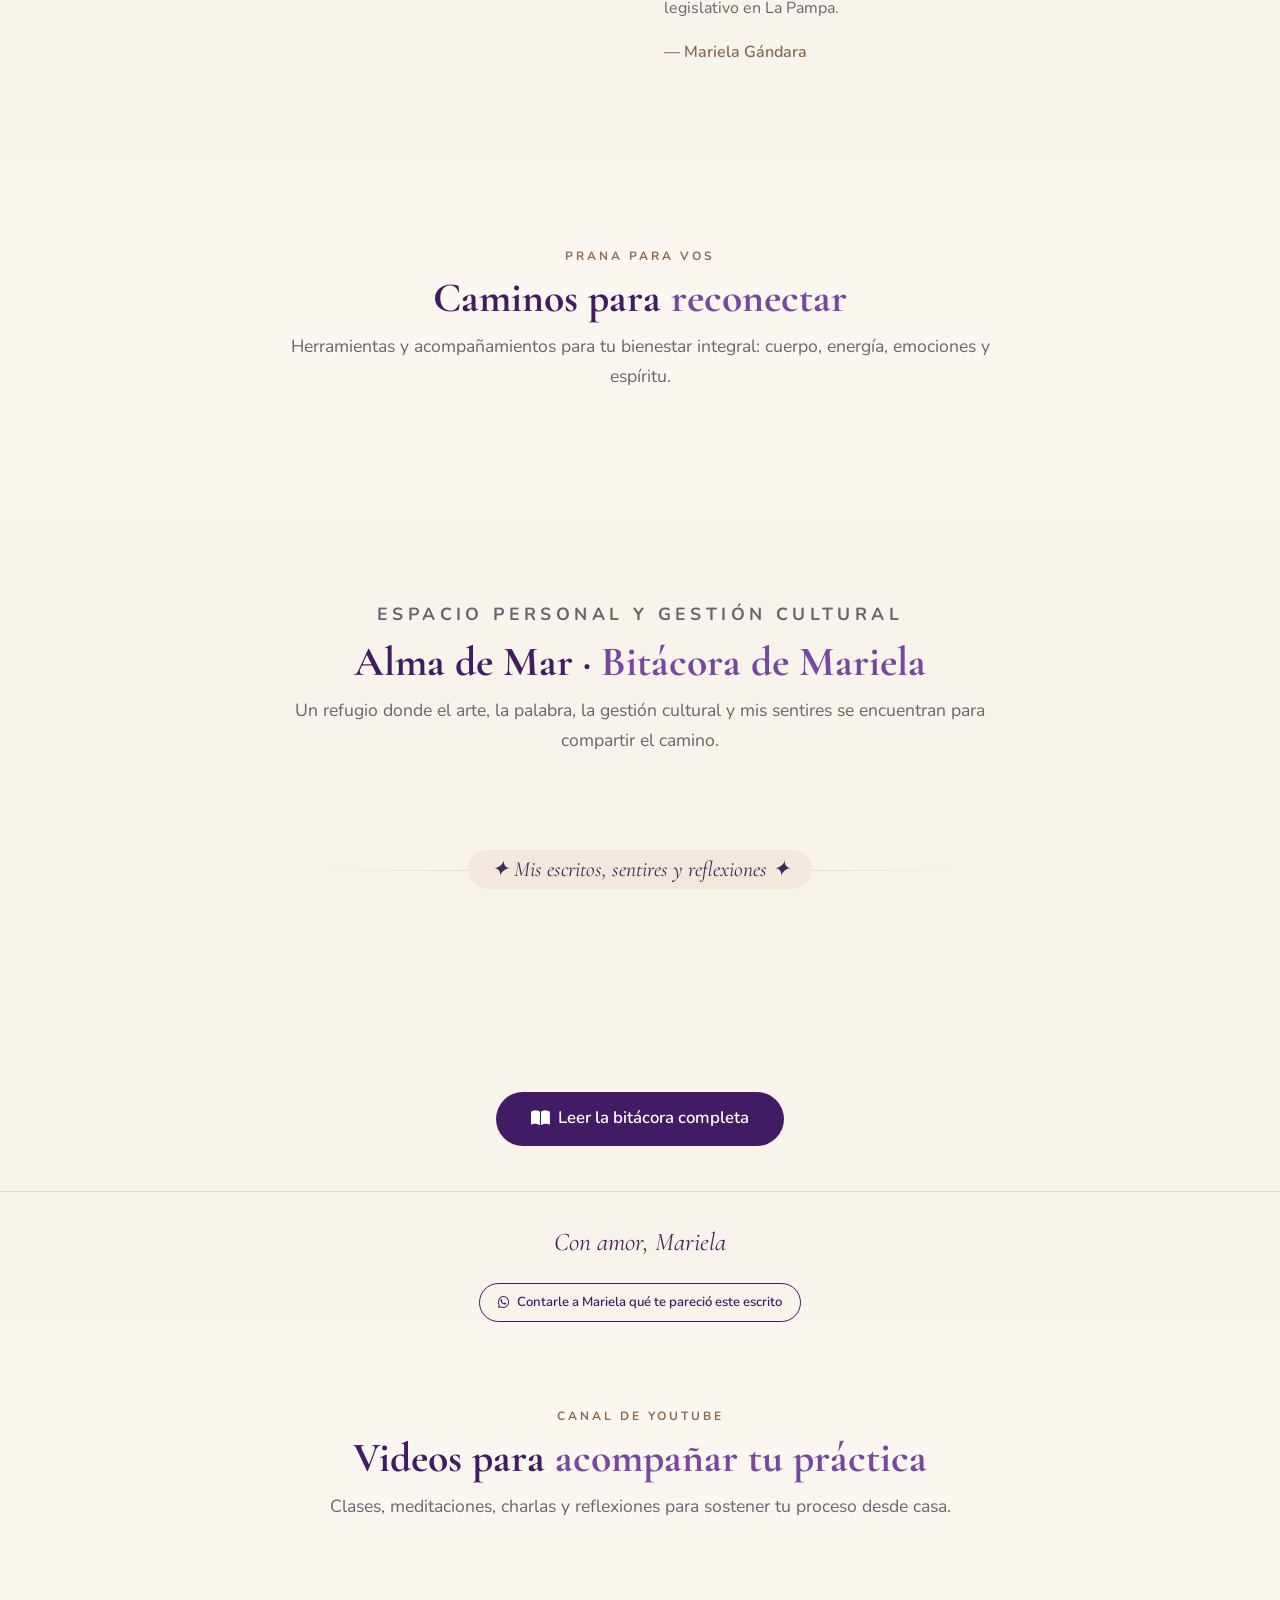
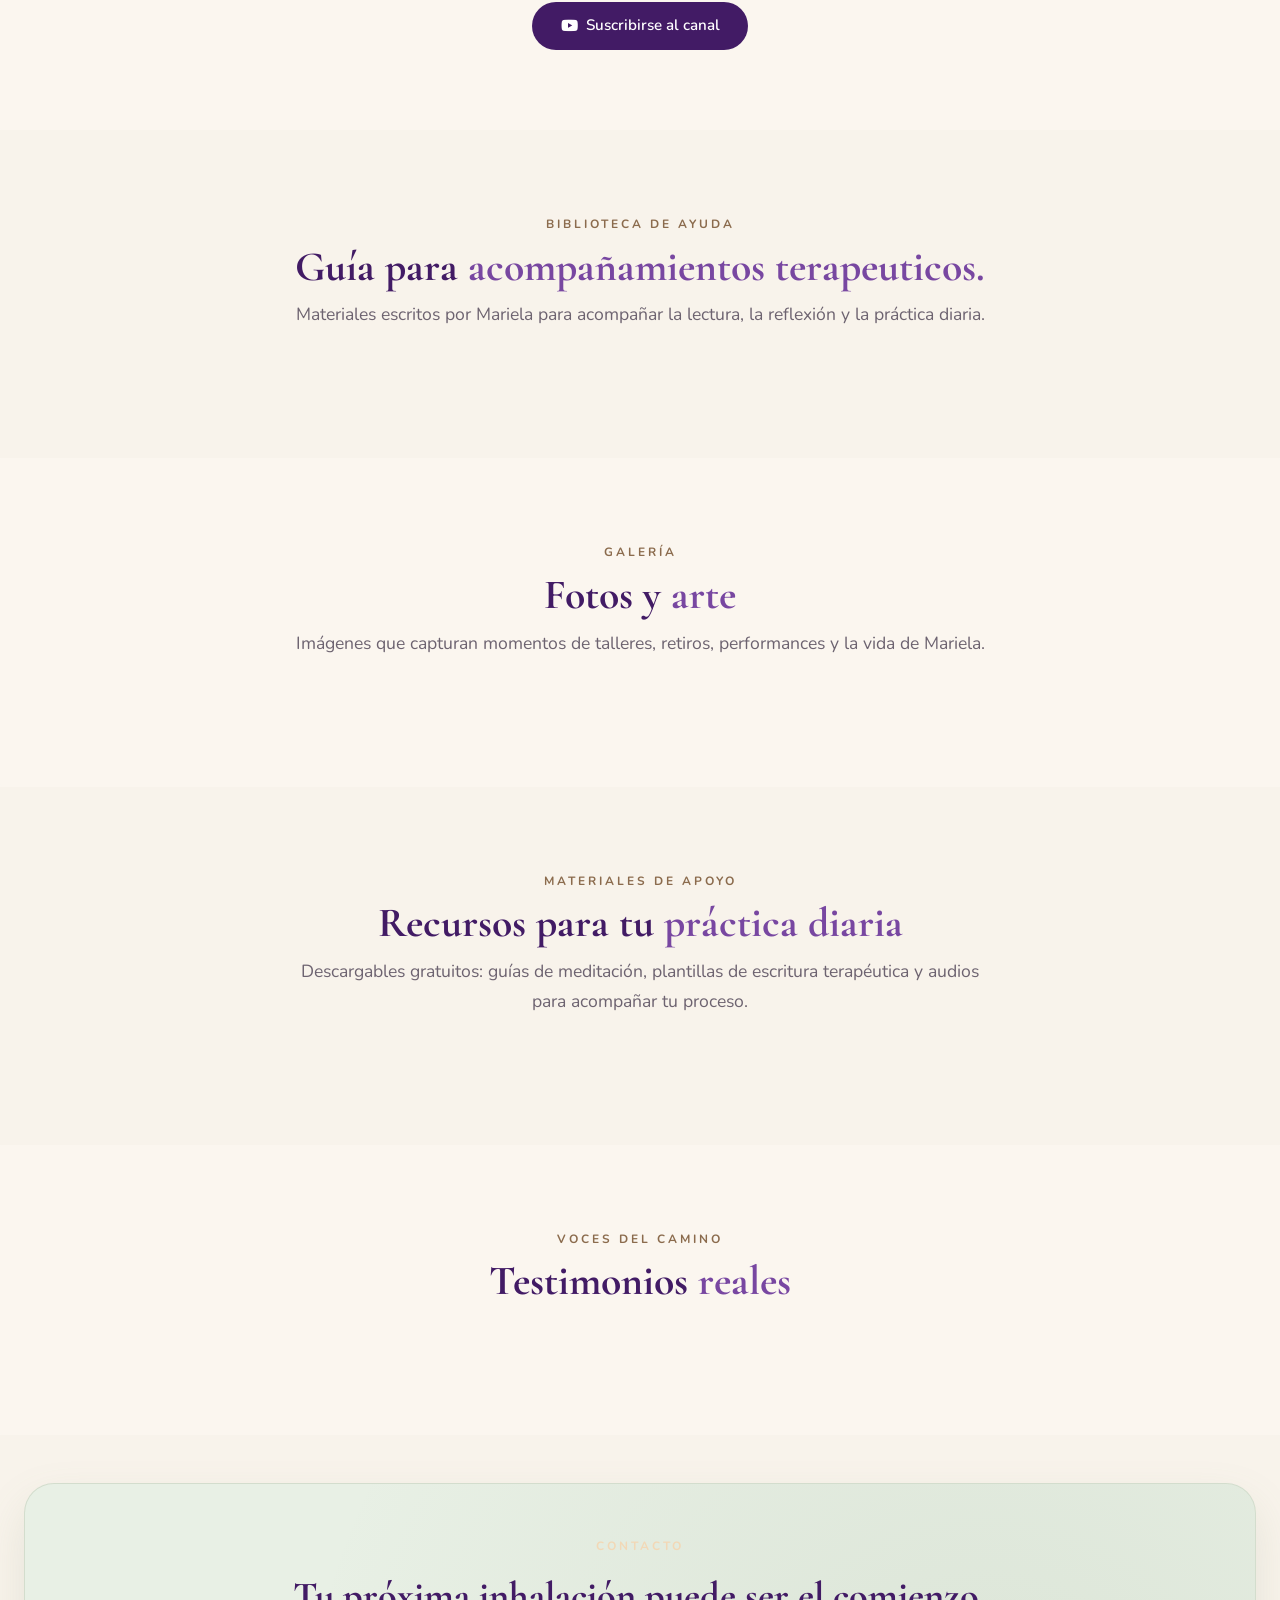
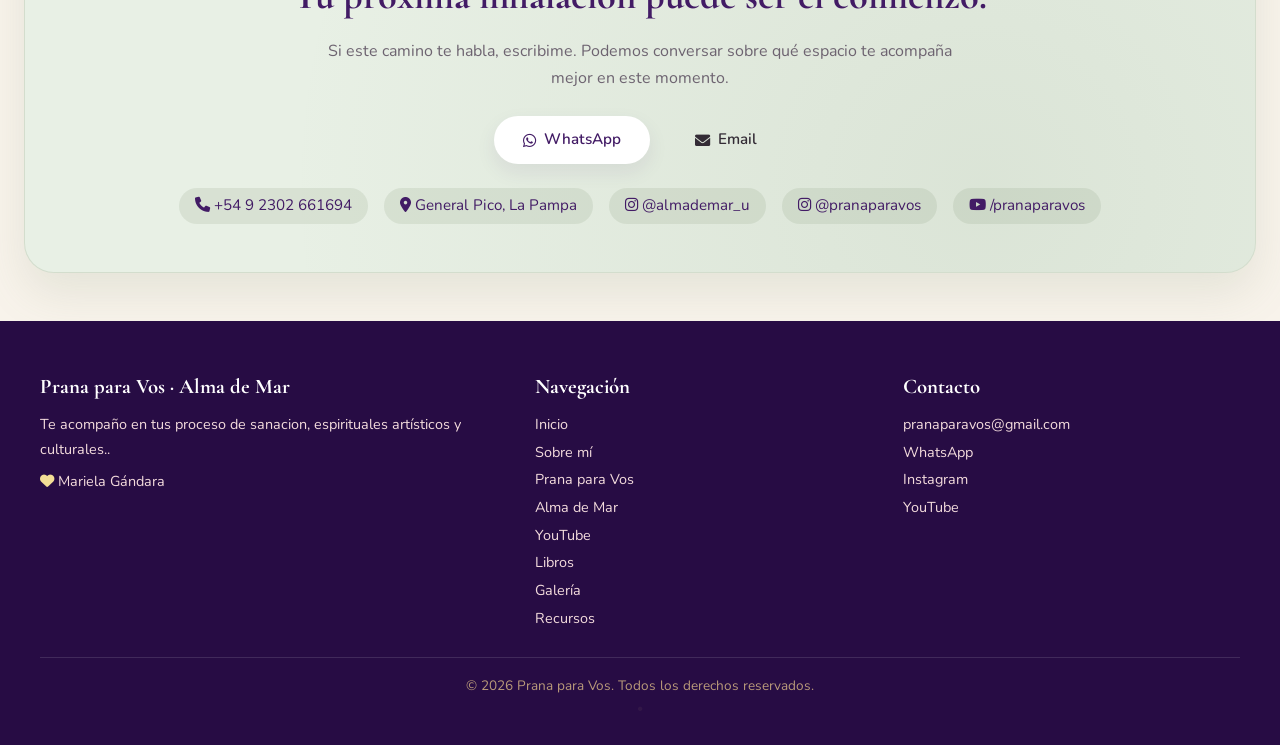
==== commit 05d6a477: "cambios en boton de comunidad y regalos , link de acceso a redes sociales" ====
--- a/index.html
+++ b/index.html
@@ -132,7 +132,7 @@
 
     <div class="blog-modal-footer">
       <p class="blog-firma" id="modal-blog-firma">Con amor, Mariela</p>
-      <a href="#" id="modal-blog-wa-share" target="_blank" rel="noopener" class="btn btn-borde" style="font-size:0.82rem; padding:0.45rem 1.1rem;">
+      <a href="https://wa.me/5492302661694" id="modal-blog-wa-share" target="_blank" rel="noopener" class="btn btn-borde" style="font-size:0.82rem; padding:0.45rem 1.1rem;">
         <i class="fab fa-whatsapp"></i> Contarle a Mariela qué te pareció este escrito
       </a>
     </div>
@@ -157,9 +157,6 @@
         </div>
       </div>
     </section>
-
-
- 
 
     <!-- ===== LIBROS ===== -->
     <section class="seccion" id="libros">
@@ -231,7 +228,7 @@
           <span><i class="fas fa-phone"></i> +54 9 2302 661694</span>
           <span><i class="fas fa-map-marker-alt"></i> General Pico, La Pampa</span>
           <span><a href="https://www.instagram.com/almademar_u" target="_blank"><i class="fab fa-instagram"></i> @almademar_u</a></span>
-          <span><i class="fab fa-instagram"></i> @pranaparavos</span>
+          <span><a href="https://www.instagram.com/pranaparavos/" target="_blank"><i class="fab fa-instagram"></i> @pranaparavos</a></span>
           <span><a href="https://youtube.com/@pranaparavos" target="_blank"><i class="fab fa-youtube"></i> /pranaparavos</a></span>
         </div>
       </div>
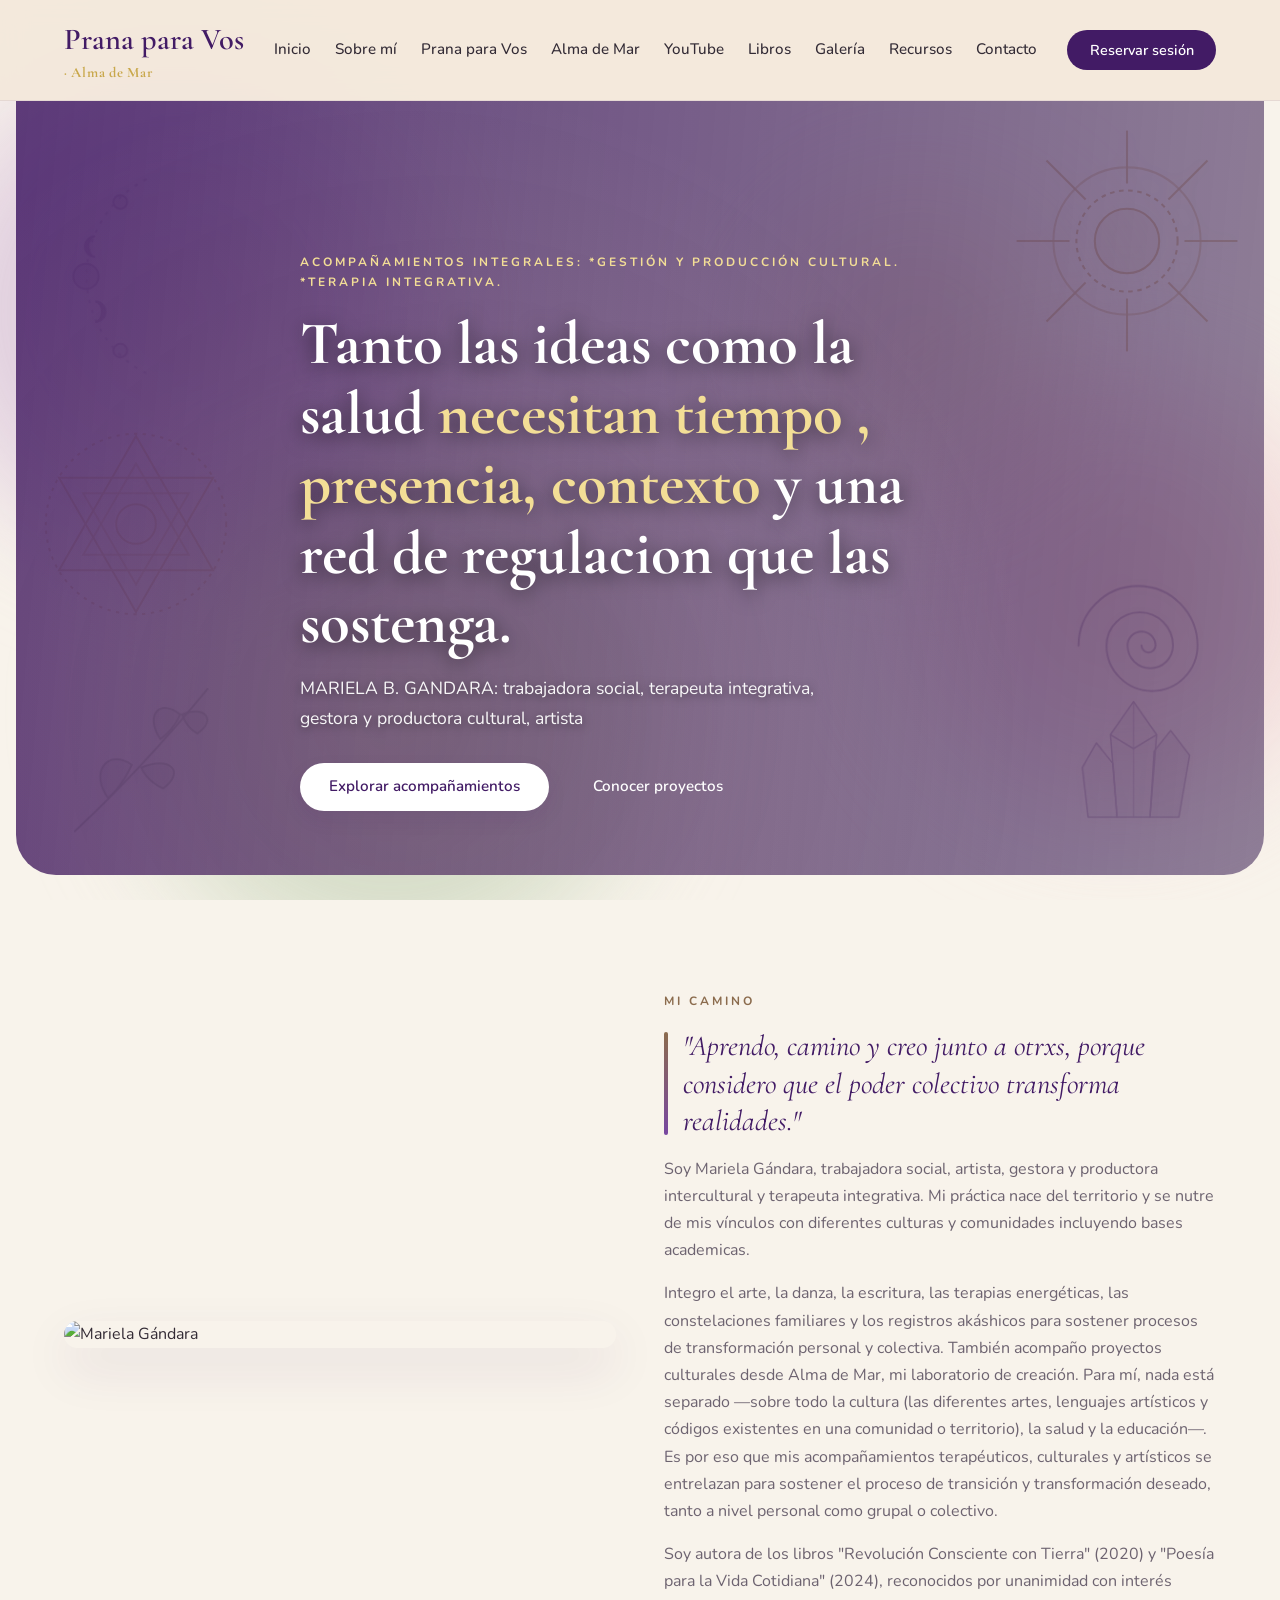
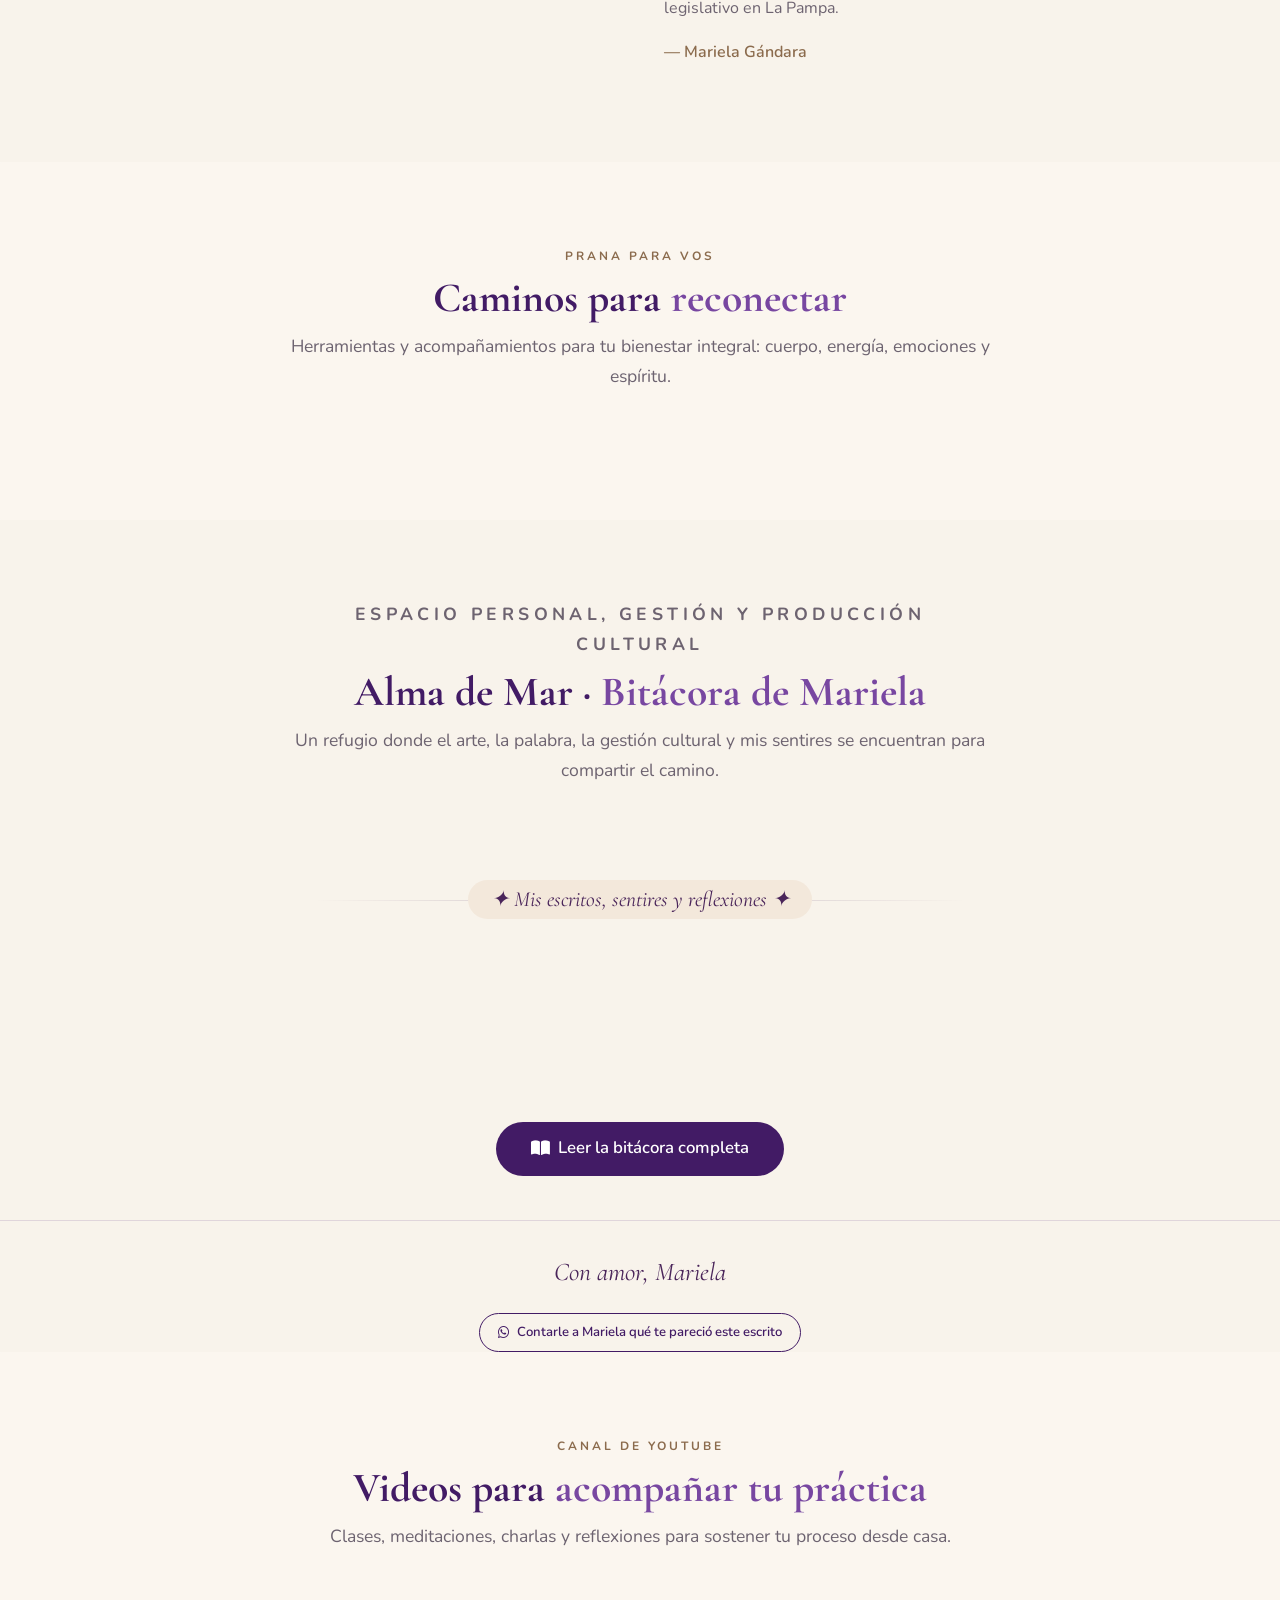
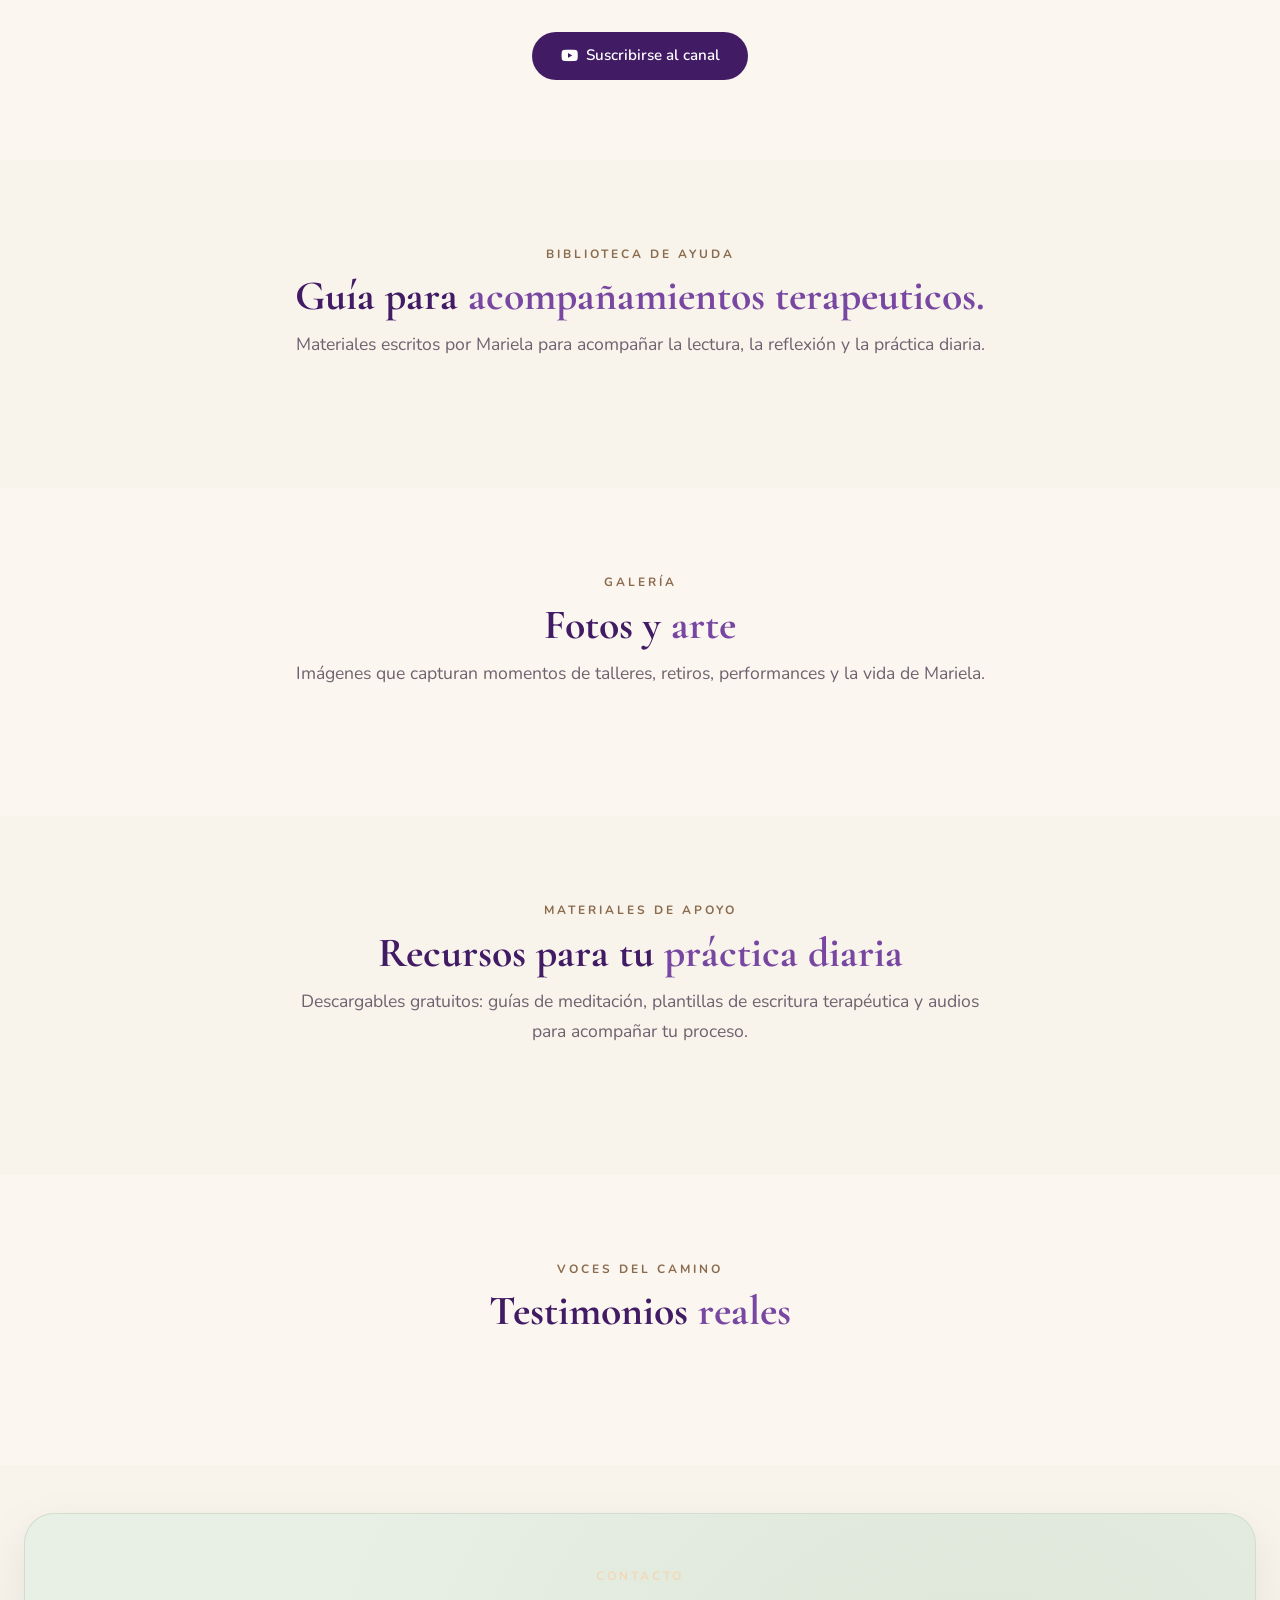
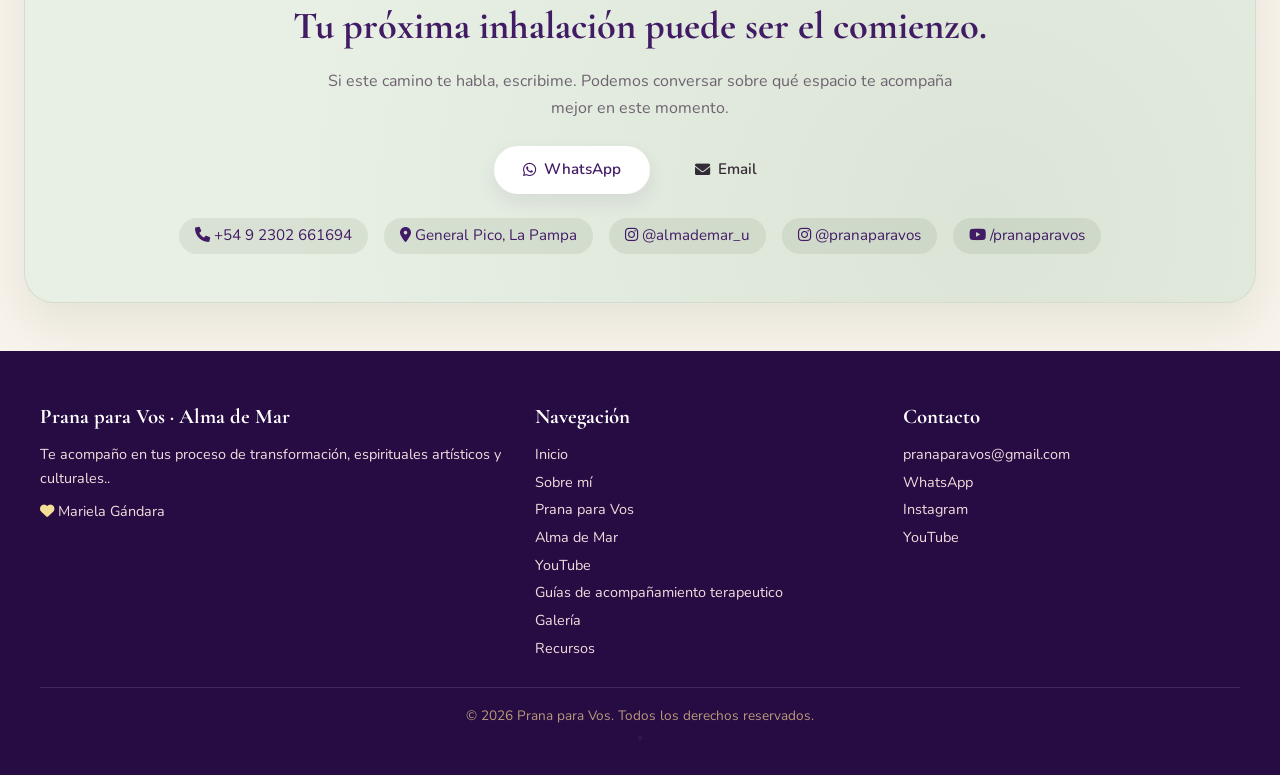
==== commit b8363846: "cambios en textos" ====
--- a/index.html
+++ b/index.html
@@ -95,7 +95,7 @@
   <div class="container" id="blog">
     <!-- Cabecera -->
     <div class="section-heading alma-blog-heading">
-      <p class="eyebrow">Espacio personal y gestión cultural</p>
+      <p class="eyebrow">espacio personal, gestión y producción cultural</p>
       <h2>Alma de Mar · <span>Bitácora de Mariela</span></h2>
       <p>Un refugio donde el arte, la palabra, la gestión cultural y mis sentires se encuentran para compartir el camino.</p>
     </div>
@@ -240,7 +240,7 @@
     <div class="footer-grid">
       <div>
         <h3>Prana para Vos · Alma de Mar</h3>
-        <p>Te acompaño en tus proceso de sanacion, espirituales artísticos y culturales..</p>
+        <p>Te acompaño en tus proceso de transformación, espirituales artísticos y culturales..</p>
         <p style="margin-top:0.5rem;"><i class="fas fa-heart" style="color:var(--color-ocre);"></i> Mariela Gándara</p>
       </div>
       <div>
@@ -250,7 +250,7 @@
         <a href="#prana">Prana para Vos</a>
         <a href="#alma-de-mar">Alma de Mar</a>
         <a href="#youtube">YouTube</a>
-        <a href="#libros">Libros</a>
+        <a href="#libros">Guías de acompañamiento terapeutico</a>
         <a href="#galeria">Galería</a>
         <a href="#recursos">Recursos</a>
       </div>
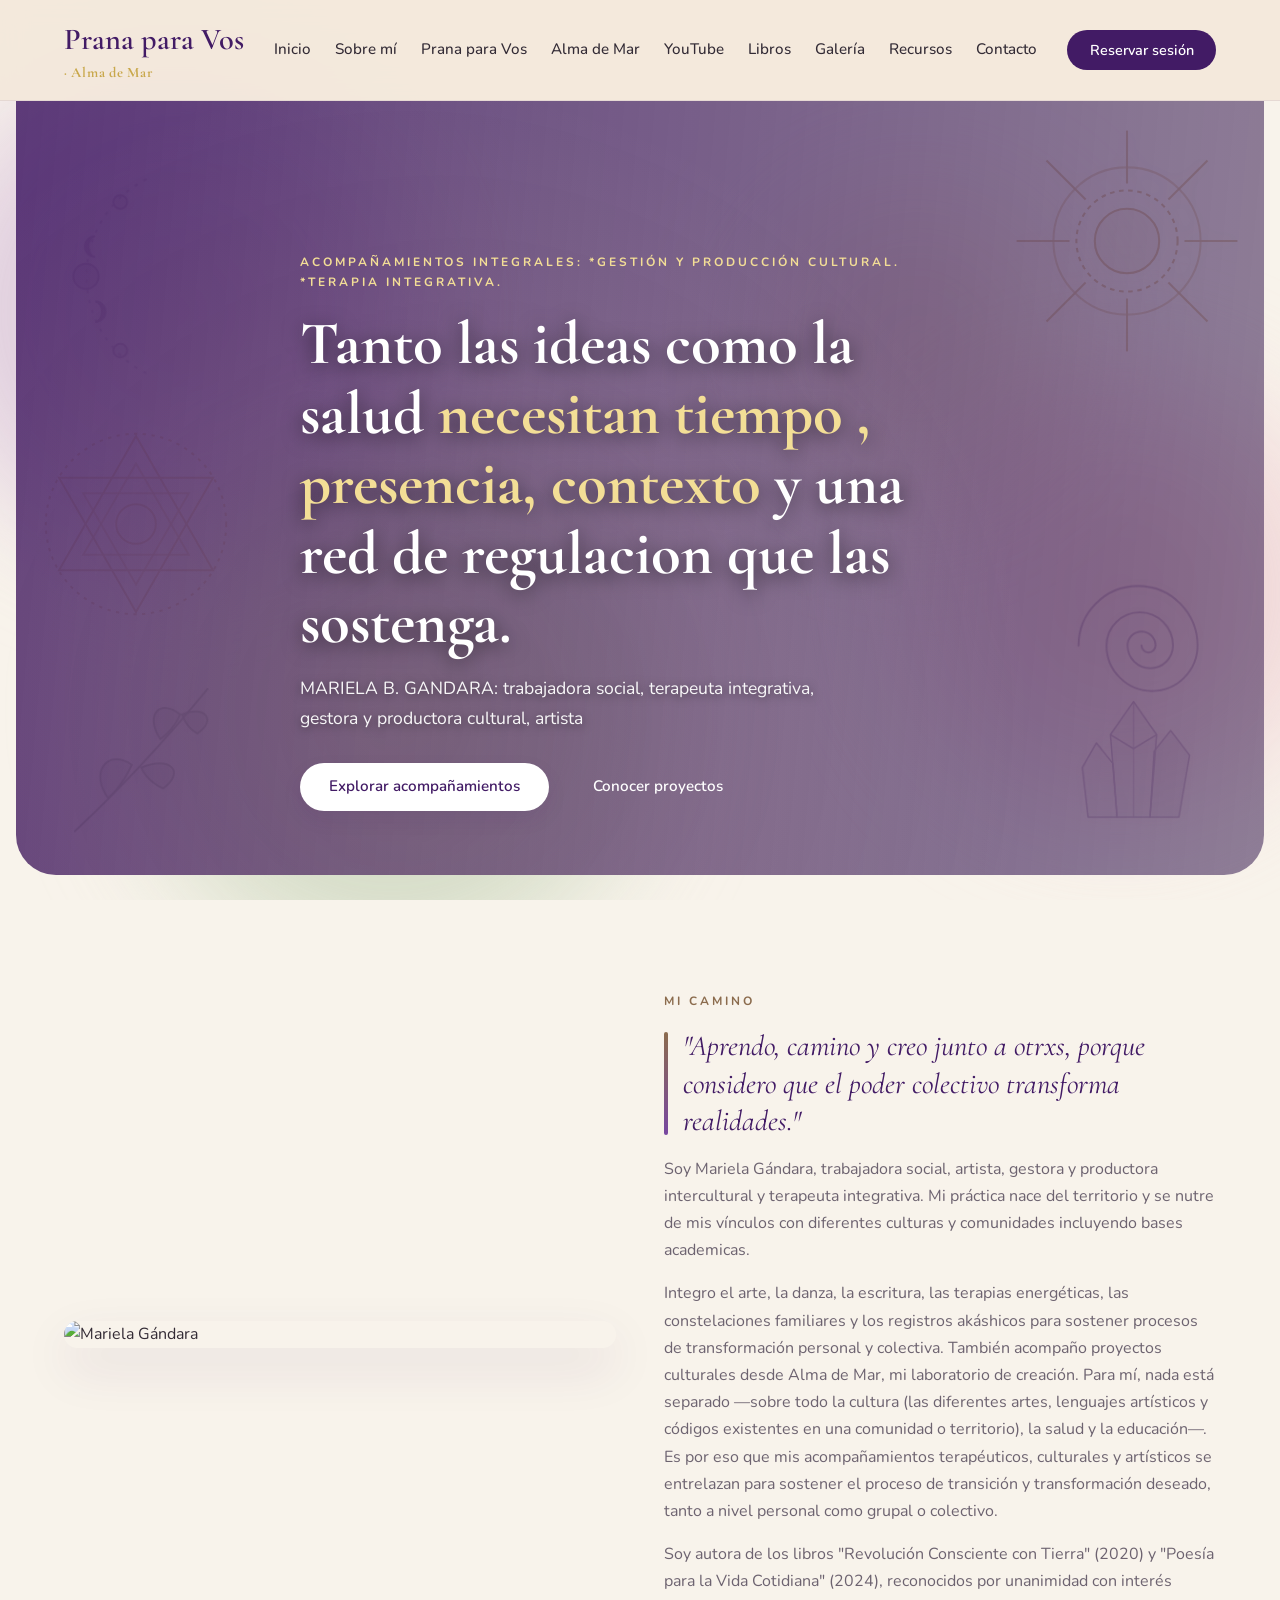
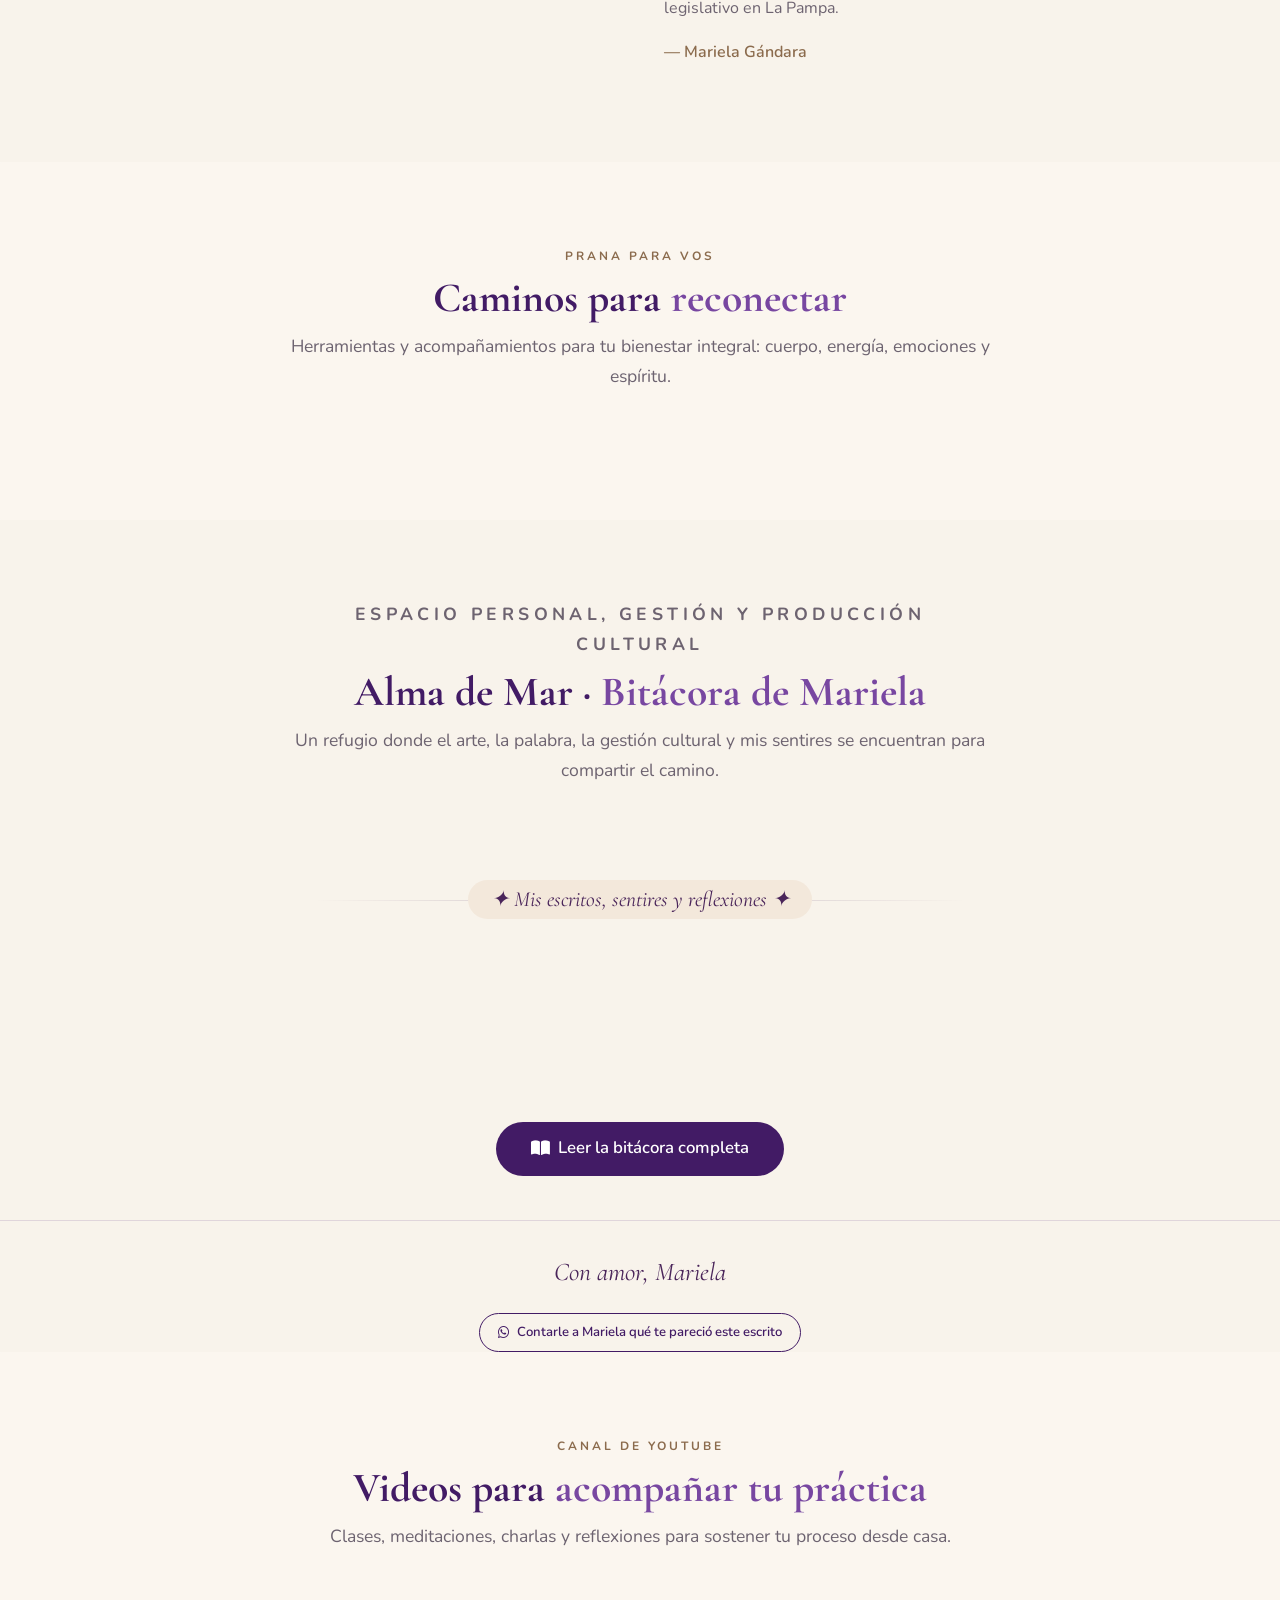
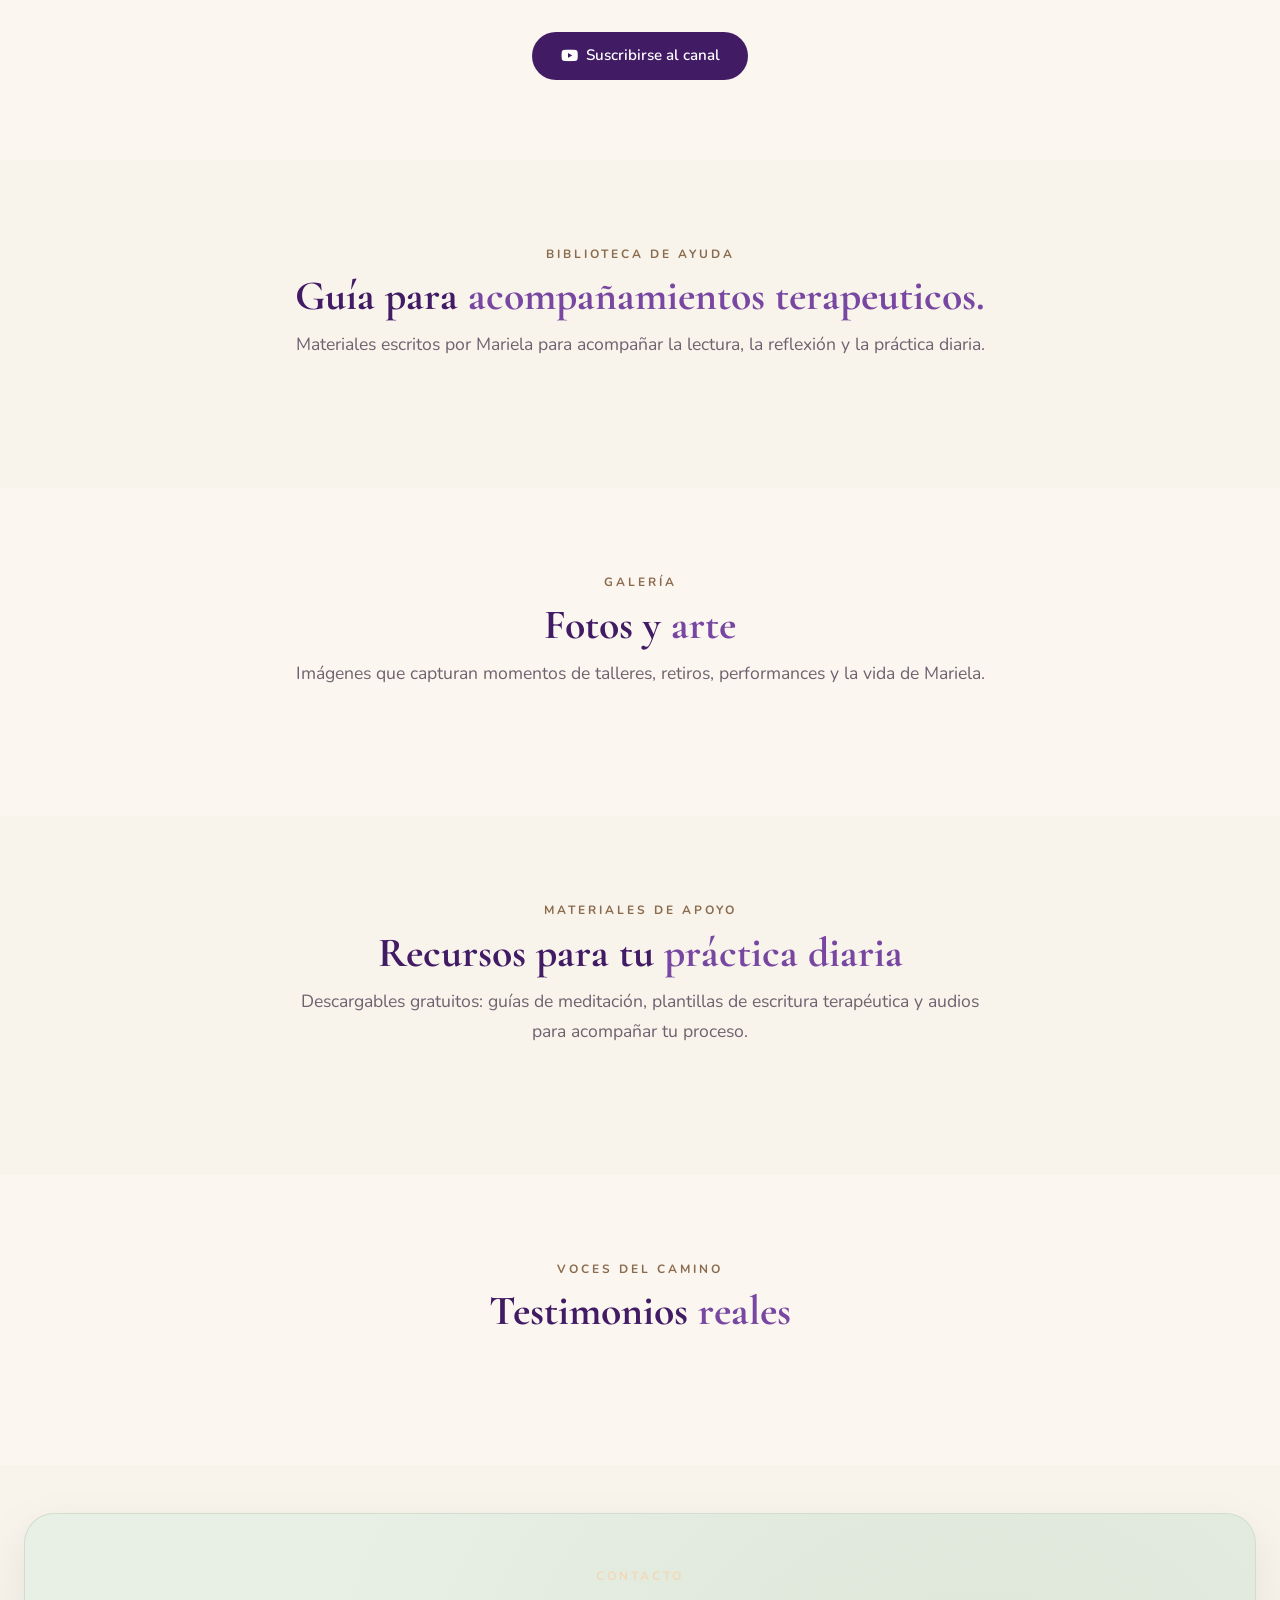
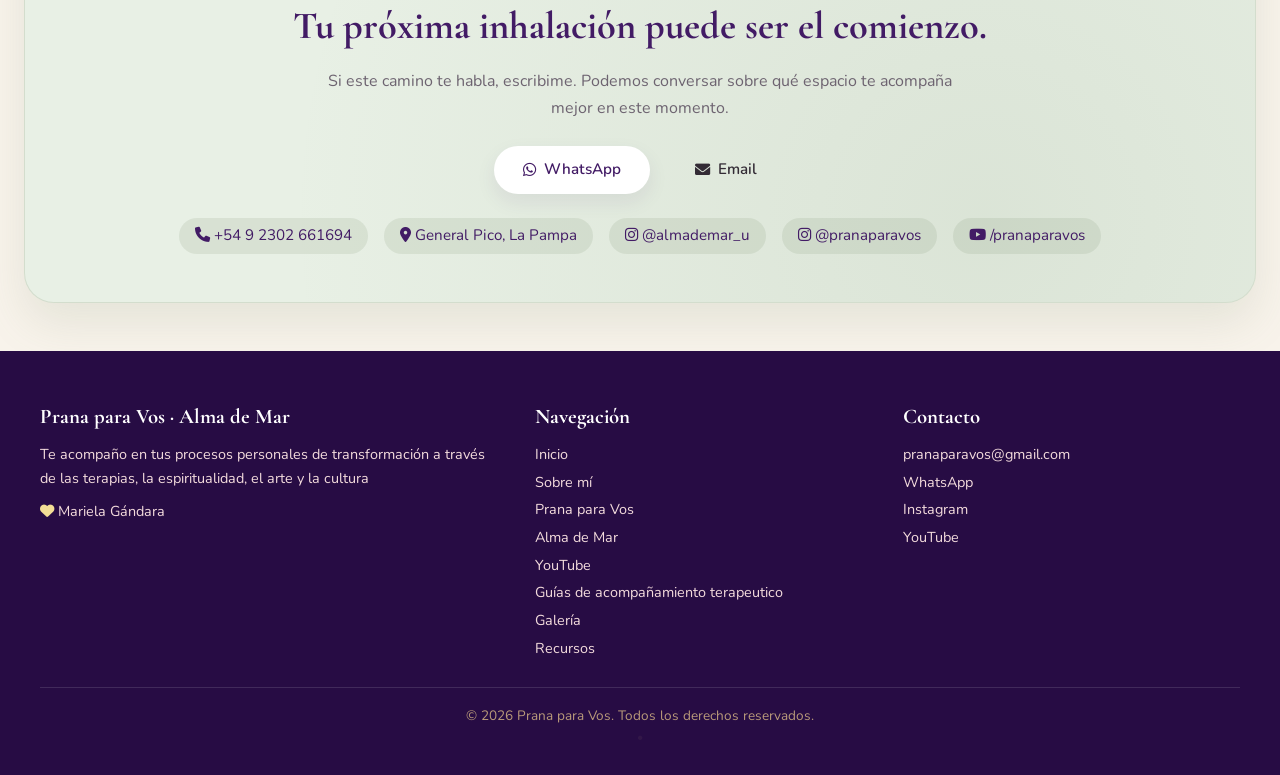
==== commit 1b776dcc: "cambios en textos" ====
--- a/index.html
+++ b/index.html
@@ -240,7 +240,7 @@
     <div class="footer-grid">
       <div>
         <h3>Prana para Vos · Alma de Mar</h3>
-        <p>Te acompaño en tus proceso de transformación, espirituales artísticos y culturales..</p>
+        <p>Te acompaño en tus procesos personales de transformación a través de las terapias, la espiritualidad, el arte y la cultura</p>
         <p style="margin-top:0.5rem;"><i class="fas fa-heart" style="color:var(--color-ocre);"></i> Mariela Gándara</p>
       </div>
       <div>
